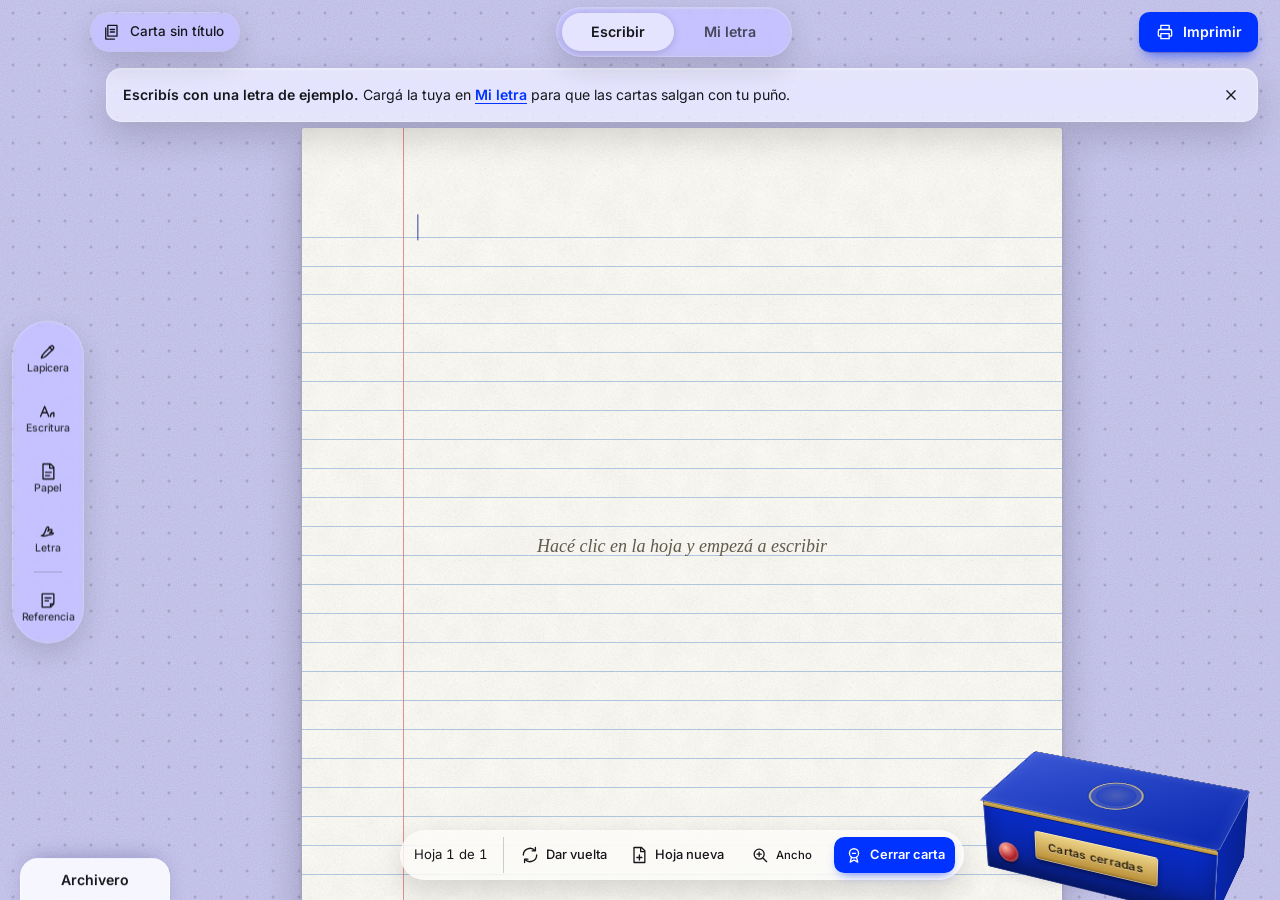
==== index.html @ 19003027 "Cartas sin destinatario y la caja de cartas cerradas rehecha en 3D (tapa que se abre, sobres en aban" ====
<!doctype html>
<html lang="es">
<head>
<meta charset="utf-8">
<meta name="viewport" content="width=device-width, initial-scale=1, viewport-fit=cover">
<meta name="color-scheme" content="light dark">
<meta name="theme-color" content="#ccccff">
<title>Puño y Letra</title>
<meta name="description" content="Escribí cartas con tu propia letra, como si fueran a mano.">
<link rel="manifest" href="manifest.webmanifest">
<link rel="icon" href="icons/icon.svg" type="image/svg+xml">
<link rel="apple-touch-icon" href="icons/icon-192.png">
<link rel="stylesheet" href="css/app.css">
<link rel="stylesheet" href="css/archivero.css">
<link rel="stylesheet" href="css/papeles.css">
<link rel="stylesheet" href="css/cartas.css">
</head>
<body data-view="write">
<a class="skip" href="#cap" id="skip-sheet">Saltar a la hoja</a>

<!-- fondo: puntos que reaccionan, aurora y grano de papel -->
<div id="bgfx" aria-hidden="true">
  <i class="a1"></i><i class="a2"></i><i class="a3"></i>
  <canvas id="dots"></canvas>
  <div class="vig"></div>
  <div class="grain"></div>
</div>

<!-- el archivero: un cajón en la esquina; se abre al pasar el cursor y muestra las cartas de lomo -->
<section id="cajon" class="cajon" aria-label="Archivero de cartas">
  <div class="cj-feat" id="cj-feat" hidden>
    <article class="fc" id="fc" aria-label="Carta elegida">
      <button class="icon-btn sm fc-x" id="fc-x" aria-label="Guardar la carta de nuevo en el cajón" data-icon="close"></button>
      <b class="fc-t" id="fc-t"></b>
      <p class="fc-s" id="fc-s"></p>
      <span class="fc-hint">Arrastrala hasta la referencia</span>
    </article>
    <div class="fc-actions">
      <button class="btn sm primary" id="fc-use">Usar como referencia</button>
      <button class="btn sm" id="fc-open">Leer</button>
      <button class="btn sm" id="fc-edit">Editar</button>
    </div>
  </div>
  <div class="cj-box">
    <button class="cj-handle" id="cj-handle" type="button" aria-expanded="false" aria-controls="cj-body">
      <b>Archivero</b><span class="cnt" id="cab-count"></span>
    </button>
    <div class="cj-body" id="cj-body">
      <div class="cj-tools">
        <label class="cab-search"><span class="sr-only">Buscar en las cartas</span><span data-icon="search" class="ico" aria-hidden="true"></span><input type="search" id="cab-q" placeholder="Buscar…" autocomplete="off"></label>
        <button class="btn sm primary" id="cab-add">Sumar carta</button>
      </div>
      <p class="cj-hover muted" id="cj-hover" aria-hidden="true"></p>
      <div class="cj-tray" id="cabinet" role="group" aria-label="Cartas guardadas"></div>
    </div>
  </div>
</section>

<!-- la caja de cartas cerradas: una caja en 3D; la tapa se abre al pasar el cursor y los sobres asoman -->
<section id="buzon" class="caja vacia" aria-label="Caja de cartas cerradas">
  <div class="caja-tools"><button class="btn sm" id="bz-sent" type="button">Enviadas</button></div>
  <div class="caja-scene">
    <div class="caja-shadow" aria-hidden="true"></div>
    <div class="caja-3d">
      <div class="cf cf-back" aria-hidden="true"></div><div class="cf cf-left" aria-hidden="true"></div><div class="cf cf-right" aria-hidden="true"></div><div class="cf cf-bottom" aria-hidden="true"></div>
      <div class="caja-sobres" id="bz-tray" role="group" aria-label="Cartas cerradas"></div>
      <button class="cf cf-front" id="bz-handle" type="button" aria-expanded="false" aria-label="Caja de cartas cerradas">
        <span class="plate"><b>Cartas cerradas</b><span class="cnt" id="bz-count"></span></span><i class="cf-seal" aria-hidden="true"></i>
      </button>
      <div class="lid-hinge" aria-hidden="true"><div class="lid"><i class="lid-ring"></i></div></div>
    </div>
  </div>
</section>

<div id="app">

  <header class="top">
    <button class="letter-chip g" id="letter-chip" type="button" title="Mis cartas: las que están en curso y las versiones de esta" aria-label="Carta que estás escribiendo. Abrir Mis cartas"><span class="ico" data-icon="letters"></span><span class="t">Carta sin título</span></button>
    <nav class="seg g" id="seg" aria-label="Secciones">
      <i class="pill" aria-hidden="true"></i>
      <button class="tab" data-view="write" aria-pressed="true">Escribir</button>
      <button class="tab" data-view="hand" aria-pressed="false">Mi letra</button>
    </nav>
    <div class="actions">
      <button class="btn primary" id="btn-print">
        <span data-icon="printer" class="ico"></span>
        <span class="lab">Imprimir</span>
      </button>
    </div>
  </header>

  <main>
    <!-- ===================== ESCRIBIR ===================== -->
    <section id="view-write" class="view write">

      <!-- barra de herramientas (vertical a la izquierda; abajo en celular) -->
      <nav class="dock g" id="dock" aria-label="Herramientas">
        <button class="dock-btn" data-panel="pen" aria-label="Lapicera" title="Lapicera"><span data-icon="pen" class="ico"></span><span class="t">Lapicera</span></button>
        <button class="dock-btn" data-panel="writing" aria-label="Escritura" title="Escritura"><span data-icon="aa" class="ico"></span><span class="t">Escritura</span></button>
        <button class="dock-btn" data-panel="paper" aria-label="Papel" title="Papel"><span data-icon="paper" class="ico"></span><span class="t">Papel</span></button>
        <button class="dock-btn" data-panel="hand" aria-label="Letra" title="Letra"><span data-icon="hand" class="ico"></span><span class="t">Letra</span></button>
        <span class="dock-sep" aria-hidden="true"></span>
        <button class="dock-btn" data-panel="mail" aria-label="Caja de cartas cerradas" title="Caja de cartas cerradas"><span data-icon="mail" class="ico"></span><span class="t">Cerradas</span></button>
        <button class="dock-btn" data-panel="cab" aria-label="Archivero de cartas de referencia" title="Archivero de cartas de referencia"><span data-icon="cabinet" class="ico"></span><span class="t">Archivero</span></button>
        <button class="dock-btn" data-panel="note" aria-label="Referencia: nota o carta del archivero" title="Referencia: nota o carta del archivero"><span data-icon="note" class="ico"></span><span class="t">Referencia</span></button>
      </nav>

      <!-- ventana de ajustes (una sección a la vez) -->
      <div id="pop" class="pop gp" role="region" aria-label="Ajustes">
        <section class="sec" data-sec="pen">
          <h2>Lapicera</h2>
          <div class="chips" id="inst-chips" role="group" aria-label="Instrumento"></div>
          <div class="field"><span class="lbl" id="lbl-ink">Color de tinta</span>
            <div class="swatches" id="ink-swatches" role="group" aria-labelledby="lbl-ink"></div>
          </div>
          <label class="field range"><span class="lbl">Grosor</span><input type="range" data-s="thickness" min="-1" max="1" step="0.05"></label>
          <label class="field range"><span class="lbl">Presión</span><input type="range" data-s="pressure" min="0" max="1" step="0.05"></label>
          <label class="field toggle"><span class="lbl">Sonido al escribir</span><input type="checkbox" data-s="sound"></label>
          <label class="field range"><span class="lbl">Volumen del sonido</span><input type="range" data-s="soundVol" min="0" max="1" step="0.05"></label>
          <p class="hint">Un sonido muy suave, distinto en cada instrumento. Acompaña la escritura animada.</p>
          <button type="button" class="link-btn" data-reset="pen">Restablecer lapicera</button>
        </section>

        <section class="sec" data-sec="writing">
          <h2>Escritura</h2>
          <label class="field range"><span class="lbl">Tamaño de la letra</span><input type="range" data-s="size" min="0.6" max="1.6" step="0.02"></label>
          <label class="field range"><span class="lbl">Espacio entre letras</span><input type="range" data-s="letterSpacing" min="-0.4" max="1.8" step="0.05"></label>
          <label class="field range"><span class="lbl">Espacio entre palabras</span><input type="range" data-s="wordSpacing" min="-1" max="5" step="0.1"></label>
          <label class="field range"><span class="lbl">Imperfecciones</span><input type="range" data-s="imperfection" min="0" max="1.6" step="0.05"></label>
          <label class="field toggle"><span class="lbl">Animar la escritura</span><input type="checkbox" data-s="animate"></label>
          <p class="hint" id="motion-hint" hidden>Tu sistema pide reducir el movimiento, así que la animación empieza desactivada.</p>
          <label class="field range"><span class="lbl">Velocidad</span><input type="range" data-s="speed" min="0.5" max="2.5" step="0.1"></label>
          <button type="button" class="link-btn" data-reset="writing">Restablecer escritura</button>
          <h3 class="sub">Referencia</h3>
          <div class="field"><span class="lbl" id="lbl-rmode">Dónde se ve</span>
            <div class="chips" id="refmode-chips" role="group" aria-labelledby="lbl-rmode"></div>
          </div>
          <label class="field range"><span class="lbl">Intensidad del fantasma</span><input type="range" data-s="ghostAlpha" min="0.1" max="0.6" step="0.02"></label>
        </section>

        <section class="sec" data-sec="paper">
          <h2>Papel</h2>
          <div class="ptabs" role="tablist" aria-label="Papel">
            <button type="button" role="tab" id="ptab-gallery" data-ptab="gallery" aria-selected="true" aria-controls="pp-gallery">Galería</button>
            <button type="button" role="tab" id="ptab-edit" data-ptab="edit" aria-selected="false" aria-controls="pp-edit">Editar</button>
            <button type="button" role="tab" id="ptab-search" data-ptab="search" aria-selected="false" aria-controls="pp-search">Buscar</button>
          </div>

          <div class="ptab" id="pp-gallery" role="tabpanel" aria-labelledby="ptab-gallery" data-ptab="gallery">
            <h3 class="sub first">Modelos</h3>
            <div class="pgrid" id="pg-models"></div>
            <h3 class="sub">Mis hojas</h3>
            <div class="pgrid" id="pg-mine"></div>
            <p class="hint" id="pg-empty">Todavía no guardaste ninguna. Armá una hoja en «Editar» y guardala acá.</p>
            <form class="savebar" id="pg-saveform">
              <input type="text" id="pg-name" maxlength="40" placeholder="Nombre de esta hoja" aria-label="Nombre de la hoja a guardar">
              <button class="btn sm" type="submit">Guardar esta hoja</button>
            </form>
          </div>

          <div class="ptab" id="pp-edit" role="tabpanel" aria-labelledby="ptab-edit" data-ptab="edit" hidden>
            <h3 class="sub first">Tipo de hoja</h3>
            <div class="chips" id="paper-chips" role="group" aria-label="Tipo de hoja"></div>
            <div class="field"><span class="lbl" id="lbl-paper">Color del papel</span>
              <div class="swatches" id="paper-swatches" role="group" aria-labelledby="lbl-paper"></div>
            </div>
            <label class="field range"><span class="lbl">Textura</span><input type="range" data-s="paper.grain" min="0" max="1" step="0.05"></label>

            <details class="grp" open><summary>Líneas</summary>
            <div class="field"><span class="lbl" id="lbl-line">Color</span>
              <div class="swatches" id="line-swatches" role="group" aria-labelledby="lbl-line"></div>
            </div>
            <label class="field range"><span class="lbl">Separación de renglones</span><input type="range" data-s="paper.lineSpacing" min="6" max="14" step="0.5"></label>
            <label class="field range"><span class="lbl">Grosor</span><input type="range" data-s="paper.lineWidth" min="0.08" max="0.5" step="0.01"></label>
            <label class="field range"><span class="lbl">Intensidad</span><input type="range" data-s="paper.lineOpacity" min="0.1" max="1" step="0.02"></label>

            </details>
            <details class="grp"><summary>Margen</summary>
            <label class="field toggle"><span class="lbl">Mostrar margen</span><input type="checkbox" data-s="paper.margin"></label>
            <label class="field range"><span class="lbl">Posición</span><input type="range" data-s="paper.marginX" min="16" max="50" step="1"></label>
            <div class="field"><span class="lbl" id="lbl-mcol">Color del margen</span>
              <div class="swatches" id="margin-swatches" role="group" aria-labelledby="lbl-mcol"></div>
            </div>

            </details>
            <details class="grp"><summary>Imagen de fondo</summary>
            <div class="imgrow">
              <div class="imgthumb" id="img-thumb" aria-live="polite"><span class="muted">Sin imagen</span></div>
              <div class="imgbtns">
                <label class="btn sm file">Subir imagen<input type="file" id="img-file" accept="image/*" hidden></label>
                <button type="button" class="btn sm" id="img-rot">Girar</button>
                <button type="button" class="btn sm" id="img-del">Quitar</button>
              </div>
            </div>
            <p class="hint" id="img-credit"></p>
            <label class="field range"><span class="lbl">Intensidad de la imagen</span><input type="range" data-s="paper.imageOpacity" min="0.1" max="1" step="0.02"></label>
            <div class="field" id="img-recent-box" hidden><span class="lbl">Imágenes que ya usaste</span><div class="recent" id="img-recent"></div></div>

            </details>
            <details class="grp"><summary>Decoraciones</summary>
            <div class="chips" id="deco-chips" role="group" aria-label="Decoraciones"></div>
            <div class="field"><span class="lbl" id="lbl-dcol">Color de las decoraciones</span>
              <div class="swatches" id="deco-swatches" role="group" aria-labelledby="lbl-dcol"></div>
            </div>

            </details>
            <details class="grp"><summary>Hojas con dorso</summary>
            <div class="field"><span class="lbl" id="lbl-over">Cuando se llena la hoja, la carta sigue…</span>
              <div class="chips" id="overflow-chips" role="group" aria-labelledby="lbl-over"></div>
            </div>
            </details>
            <button type="button" class="link-btn" data-reset="paper">Restablecer papel</button>
          </div>

          <div class="ptab" id="pp-search" role="tabpanel" aria-labelledby="ptab-search" data-ptab="search" hidden>
            <form class="sbar" id="ws-form">
              <input type="search" id="ws-q" placeholder="Ej.: papel antiguo, acuarela, flores…" aria-label="Qué hoja buscar" autocomplete="off">
              <button class="btn sm primary" type="submit">Buscar</button>
            </form>
            <div class="chips" id="ws-sugg" role="group" aria-label="Ideas para buscar"></div>
            <div class="field"><span class="lbl" id="lbl-prov">Dónde buscar</span>
              <div class="chips" id="ws-prov" role="group" aria-labelledby="lbl-prov"></div>
            </div>
            <p class="hint" id="ws-note"></p>
            <form class="keybox" id="ws-keybox" hidden>
              <label class="fld"><span id="ws-keylbl">Clave</span><input type="password" id="ws-key" autocomplete="off" spellcheck="false" placeholder="Pegá tu clave acá"></label>
              <div class="row wrap"><button class="btn sm" type="submit">Guardar clave</button><a id="ws-keylink" class="link-btn" target="_blank" rel="noopener noreferrer">Conseguir una clave gratis</a></div>
              <p class="hint">La clave se guarda solo en este dispositivo y se usa únicamente para pedir imágenes a ese servicio.</p>
            </form>
            <p class="hint" id="ws-status" role="status" aria-live="polite"></p>
            <div class="rgrid" id="ws-results"></div>
            <div class="row"><button type="button" class="btn sm" id="ws-more" hidden>Más resultados</button></div>
            <div class="wspick" id="ws-pick" hidden role="dialog" aria-label="Imagen elegida">
              <img id="ws-pick-img" alt="">
              <b id="ws-pick-title"></b>
              <p class="hint" id="ws-pick-credit"></p>
              <div class="row wrap"><button type="button" class="btn primary" id="ws-pick-use">Usar como hoja</button><button type="button" class="btn" id="ws-pick-back">Volver</button><a id="ws-pick-link" class="link-btn" target="_blank" rel="noopener noreferrer">Ver en el sitio</a></div>
            </div>
          </div>
        </section>

        <section class="sec" data-sec="hand">
          <h2>Letra</h2>
          <div class="chips" id="source-chips" role="group" aria-label="Qué letra usar"></div>
          <p class="hint" id="hand-status"></p>
        </section>
      </div>

      <div id="stage" class="stage">
        <div class="notice gp" id="demo-notice" hidden>
          <p><b>Escribís con una letra de ejemplo.</b> Cargá la tuya en <button type="button" class="inline-link" id="notice-go">Mi letra</button> para que las cartas salgan con tu puño.</p>
          <button class="icon-btn sm" id="notice-close" aria-label="Ocultar aviso" data-icon="close"></button>
        </div>
        <div id="scroller" class="scroller">
          <div class="sheet-wrap">
            <canvas id="sheet" aria-hidden="true"></canvas>
            <textarea id="cap" autocapitalize="sentences" autocomplete="off" autocorrect="off" spellcheck="false" aria-label="Texto de la carta"></textarea>
            <p class="empty-hint" id="empty-hint"></p>
          </div>
        </div>
        <!-- barra flotante bajo la hoja -->
        <div class="stage-bar g" role="toolbar" aria-label="Hojas y zoom">
          <div class="pager" role="group" aria-label="Hojas">
            <button class="icon-btn sm" id="pg-prev" aria-label="Hoja anterior" data-icon="chevL"></button>
            <span id="pg-label"><span class="long">Hoja 1 de 1</span><span class="short" aria-hidden="true">1/1</span></span>
            <button class="icon-btn sm" id="pg-next" aria-label="Hoja siguiente" data-icon="chevR"></button>
          </div>
          <div class="sheetops" role="group" aria-label="Hoja">
            <button class="bbtn" id="btn-flip" type="button" aria-label="Dar vuelta la hoja"><span class="ico" data-icon="flip"></span><span class="lab">Dar vuelta</span></button>
            <button class="bbtn" id="btn-sheet" type="button" aria-label="Tomar otra hoja del montón"><span class="ico" data-icon="sheetPlus"></span><span class="lab">Hoja nueva</span></button>
          </div>
          <div class="zoom" role="group" aria-label="Vista de la hoja">
            <button class="bbtn" id="btn-view" type="button" aria-label="Cambiar la vista de la hoja. Ahora: ancho"><span class="ico" data-icon="zoom"></span><span class="lab">Ancho</span></button>
          </div>
          <button class="bbtn seal" id="btn-seal" type="button" title="Cerrar la carta: se dobla, se sella y se guarda en la caja de cartas" aria-label="Cerrar la carta: se dobla, se sella y se guarda en la caja de cartas"><span class="ico" data-icon="seal"></span><span class="lab">Cerrar carta</span></button>
        </div>
      </div>

      <!-- referencia: cajón a la derecha (nota libre o carta del archivero) -->
      <aside id="note" class="note gp" aria-label="Referencia">
        <div id="refc" class="refc">
          <div class="note-head">
            <h2 id="ref-title">Referencia</h2>
            <div class="note-tools">
              <button class="icon-btn sm" id="ref-pin" type="button" aria-pressed="false" aria-label="Fijar al costado: la hoja se corre y no queda tapada" title="Fijar: la hoja se corre para que no la tape" data-icon="pin"></button>
              <button class="icon-btn sm wide" id="ref-font" hidden aria-label="Mostrar con mi letra" title="Cambiar la letra de la referencia">Mi letra</button>
              <button class="icon-btn sm" id="note-smaller" aria-label="Letra más chica" data-icon="textMinus"></button>
              <button class="icon-btn sm" id="note-bigger" aria-label="Letra más grande" data-icon="textPlus"></button>
              <button class="btn sm" id="note-clear">Limpiar</button>
              <button class="btn sm" id="ref-drop" hidden>Soltar carta</button>
            </div>
          </div>
          <textarea id="note-text" spellcheck="false" aria-label="Nota de referencia" placeholder="Pegá o escribí acá la carta que querés copiar a mano. No sale en la hoja: es solo para mirar."></textarea>
          <div id="ref-view" class="ref-view" hidden></div>
        </div>
      </aside>

      <!-- referencia flotante -->
      <div id="refwin" class="refwin gp" hidden role="group" aria-label="Referencia flotante">
        <div class="refwin-bar" id="refwin-bar"><span class="grip" aria-hidden="true"></span><span>Referencia</span><button class="icon-btn sm" id="refwin-close" aria-label="Cerrar la referencia flotante" data-icon="close"></button></div>
        <div class="refwin-body" id="refwin-body"></div>
      </div>
    </section>

    <!-- ===================== MI LETRA ===================== -->
    <section id="view-hand" class="view hand" hidden>
      <div class="hand-inner">
        <header class="hand-head">
          <h1>Mi letra</h1>
          <p>Escribís tus caracteres una vez sobre una hoja impresa, le sacás una foto y la app los guarda. Cuantas más veces repitas cada letra, más natural se ve el texto.</p>
        </header>

        <section class="card gp" aria-labelledby="h-step1">
          <div class="card-head"><span class="num" aria-hidden="true">1</span><h2 id="h-step1">Imprimí la plantilla</h2></div>
          <p class="muted">Son 7 páginas A4. Imprimilas al 100 % (sin “ajustar a la página”) y escribí con la lapicera que quieras usar: <strong>un casillero, una variante</strong>. Para sumar variantes, imprimí las mismas páginas otra vez y repetí.</p>
          <ul class="pages" id="pages-list"></ul>
          <div class="row"><button class="btn" id="tpl-all">Imprimir las 7 páginas</button></div>
        </section>

        <section class="card gp" aria-labelledby="h-step2">
          <div class="card-head"><span class="num" aria-hidden="true">2</span><h2 id="h-step2">Sacale una foto</h2></div>
          <p class="muted">Con buena luz, de frente, mostrando las <strong>cuatro marcas negras</strong> de las esquinas. Podés subir varias fotos a la vez y repetir cuando quieras sumar variantes.</p>
          <div class="row wrap">
            <label class="btn primary file">Sacar foto<input type="file" id="file-cam" accept="image/*" capture="environment" hidden></label>
            <label class="btn file">Elegir imágenes<input type="file" id="file-pick" accept="image/*" multiple hidden></label>
          </div>
        </section>

        <section class="card gp" aria-labelledby="h-step3">
          <div class="card-head"><span class="num" aria-hidden="true">3</span><h2 id="h-step3">Revisá tus caracteres</h2></div>
          <p class="muted" id="cov-summary"></p>
          <div id="coverage"></div>
          <div class="row wrap">
            <button class="btn danger" id="hand-clear">Borrar mi letra</button>
          </div>
        </section>

        <section class="card gp" aria-labelledby="h-backup">
          <div class="card-head"><span class="num" aria-hidden="true">4</span><h2 id="h-backup">Copia de seguridad</h2></div>
          <p class="muted">Un solo archivo con todo lo tuyo: tu letra, las cartas del archivero, las imágenes y hojas guardadas, las versiones y la nota. Sirve para pasar todo a otro dispositivo o para tener un respaldo. No incluye los ajustes de este dispositivo, las claves de los buscadores ni las cartas cerradas de la caja (esas se imprimen una sola vez y no se pueden copiar).</p>
          <p class="hint" id="backup-info"></p>
          <div class="row wrap">
            <button class="btn primary" id="backup-export">Exportar todo</button>
            <label class="btn file">Importar copia<input type="file" id="backup-import" accept=".gz,.json,application/gzip,application/octet-stream" hidden></label>
          </div>
          <p class="hint">Al importar se suma a lo que ya tenés: no se pisa nada ni se duplica lo que ya está.</p>
        </section>
      </div>
    </section>
  </main>

  <div id="toast" role="status" aria-live="polite"><span class="tmsg"></span><button type="button" class="tact" hidden></button></div>
</div>

<!-- revisión de una foto -->
<dialog id="review" class="gp" aria-labelledby="review-title">
  <form method="dialog" class="dlg">
    <h3 id="review-title">Ajustá las esquinas</h3>
    <p class="muted">Arrastrá los cuatro puntos hasta el <strong>centro de cada marca negra</strong>. La grande va arriba a la izquierda.</p>
    <div class="review-stage"><canvas id="review-canvas" aria-label="Foto de la plantilla con las cuatro esquinas"></canvas></div>
    <div class="row wrap">
      <label class="inline">Página
        <select id="review-page"></select>
      </label>
      <span id="review-msg" class="muted" role="status"></span>
    </div>
    <div class="row end">
      <button class="btn" value="cancel" id="review-cancel">Cancelar</button>
      <button class="btn primary" id="review-go" value="go">Procesar foto</button>
    </div>
  </form>
</dialog>

<!-- variantes de un carácter -->
<dialog id="variants" class="gp" aria-labelledby="variants-title">
  <form method="dialog" class="dlg">
    <h3 id="variants-title">Variantes</h3>
    <div class="variants" id="variants-list"></div>
    <div class="row end"><button class="btn" value="close">Cerrar</button></div>
  </form>
</dialog>

<!-- versiones -->
<dialog id="versions" class="gp" aria-labelledby="versions-title">
  <form method="dialog" class="dlg">
    <h3 id="versions-title">Mis cartas</h3>
    <section class="dsec">
      <div class="row between"><h4>Cartas en curso</h4><button class="btn sm primary" id="draft-new" type="button">Carta nueva</button></div>
      <p class="muted">Podés tener varias a la vez; se guardan solas. Para terminar una, usá «Cerrar carta».</p>
      <ul class="ver-list" id="draft-list"></ul>
    </section>
    <section class="dsec">
      <h4>Versiones de la carta actual</h4>
      <p class="muted">Copias para volver atrás. Para tener una carta como modelo para copiar, sumala al archivero.</p>
      <div class="row"><input type="text" id="ver-name" placeholder="Nombre (opcional)" aria-label="Nombre de la versión"><button class="btn primary" id="ver-save" type="button">Guardar versión</button></div>
      <ul class="ver-list" id="ver-list"></ul>
    </section>
    <div class="row end"><button class="btn" value="close">Cerrar</button></div>
  </form>
</dialog>

<!-- cerrar la carta -->
<dialog id="sealdlg" class="gp" aria-labelledby="seal-title">
  <form method="dialog" class="dlg">
    <h3 id="seal-title">Doblar y cerrar la carta</h3>
    <p class="muted" id="seal-info"></p>
    <label class="okrow" id="seal-vers-row"><input type="checkbox" id="seal-vers" checked><span>Borrar también sus <span id="seal-vers-n">versiones guardadas</span></span></label>
    <p class="hint">Una carta cerrada ya no se puede editar. Se guarda en la caja de cartas y se imprime <b>una sola vez</b>: después de imprimirla y confirmar que salió bien, se elimina.</p>
    <div class="row end"><button class="btn" value="cancel">Todavía no</button><button class="btn primary" id="seal-go" value="go">Doblar y cerrar</button></div>
  </form>
</dialog>

<!-- una carta de la caja -->
<dialog id="maildlg" class="gp" aria-labelledby="mail-title">
  <form method="dialog" class="dlg">
    <h3 id="mail-title"></h3>
    <p class="muted" id="mail-meta"></p>
    <div class="mail-thumbs" id="mail-thumbs"></div>
    <p class="hint" id="mail-state"></p>
    <div class="row wrap end">
      <button class="btn danger" id="mail-del" type="button">Descartar sin imprimir</button>
      <span class="grow"></span>
      <button class="btn" value="close">Cerrar</button>
      <button class="btn" id="mail-confirm" type="button" hidden>Confirmar que se imprimió</button>
      <button class="btn primary" id="mail-open" type="button">Abrir y imprimir</button>
    </div>
  </form>
</dialog>

<!-- ¿salió bien? -->
<dialog id="okdlg" class="gp" aria-labelledby="ok-title">
  <form method="dialog" class="dlg">
    <h3 id="ok-title">¿Salieron bien todas las hojas?</h3>
    <p class="muted">Si confirmás, la carta se elimina y no se puede volver a imprimir. El navegador no puede saber si la impresora imprimió de verdad: lo decidís vos.</p>
    <div id="ok-pick" hidden>
      <p><b>Marcá las hojas que hay que volver a imprimir:</b></p>
      <div class="okgrid" id="ok-sheets"></div>
    </div>
    <div class="row wrap end" id="ok-actions1"><button class="btn" id="ok-no" type="button">No, volver a imprimir</button><button class="btn danger" id="ok-yes" type="button">Sí, eliminar la carta</button></div>
    <div class="row wrap end" id="ok-actions2" hidden><button class="btn" id="ok-back" type="button">Volver</button><button class="btn primary" id="ok-reprint" type="button">Reimprimir las marcadas</button></div>
  </form>
</dialog>

<!-- cartas enviadas (solo queda el rastro, no el contenido) -->
<dialog id="sentdlg" class="gp" aria-labelledby="sent-title">
  <form method="dialog" class="dlg">
    <h3 id="sent-title">Cartas enviadas</h3>
    <p class="muted">Solo queda el rastro: cuándo y cuántas hojas. El contenido ya no está guardado.</p>
    <ul class="ver-list" id="sent-list"></ul>
    <div class="row end"><button class="btn" value="close">Cerrar</button></div>
  </form>
</dialog>

<!-- ver una carta de cerca -->
<div id="peek" class="peek" hidden role="dialog" aria-modal="false" aria-labelledby="peek-title">
  <article class="peek-sheet" id="peek-sheet">
    <button class="icon-btn sm peek-x" id="peek-close" aria-label="Cerrar la vista de cerca" data-icon="close"></button>
    <h3 id="peek-title"></h3>
    <p class="peek-folder muted" id="peek-folder"></p>
    <div class="peek-text" id="peek-text" tabindex="0"></div>
  </article>
  <div class="peek-actions">
    <button class="btn primary" id="peek-use">Usar como referencia</button>
    <button class="btn" id="peek-edit">Editar</button>
    <button class="btn danger" id="peek-del">Borrar</button>
  </div>
</div>

<!-- carta del archivero -->
<dialog id="refdlg" class="gp" aria-labelledby="refdlg-title">
  <form method="dialog" class="dlg" id="refform">
    <h3 id="refdlg-title">Nueva carta</h3>
    <label class="fld">Título<input type="text" id="ref-t" maxlength="80" placeholder="Por ejemplo: Carta de cumpleaños"></label>
    <div class="row wrap">
      <label class="fld grow">Cajón<input type="text" id="ref-f" maxlength="40" list="ref-folders" placeholder="Sueltas"></label>
      <datalist id="ref-folders"></datalist>
      <div class="fld"><span class="lbl" id="lbl-rc">Color de la hoja</span><div class="swatches" id="ref-colors" role="group" aria-labelledby="lbl-rc"></div></div>
    </div>
    <label class="fld">Texto<textarea id="ref-x" rows="9" spellcheck="false" placeholder="Pegá o escribí la carta de referencia."></textarea></label>
    <div class="row wrap"><button type="button" class="link-btn" id="ref-fromsheet">Traer el texto de la hoja</button></div>
    <div class="row end"><button class="btn" value="cancel">Cancelar</button><button class="btn primary" id="ref-save" value="save">Guardar</button></div>
  </form>
</dialog>

<!-- confirmación (reemplaza a confirm() del navegador) -->
<dialog id="confirmdlg" class="gp" aria-labelledby="confirm-title">
  <form method="dialog" class="dlg">
    <h3 id="confirm-title"></h3>
    <p class="muted" id="confirm-text"></p>
    <div class="row end"><button class="btn" value="cancel">Cancelar</button><button class="btn primary" id="confirm-ok" value="ok">Aceptar</button></div>
  </form>
</dialog>

<!-- imprimir -->
<dialog id="printdlg" class="gp" aria-labelledby="print-title">
  <form method="dialog" class="dlg">
    <h3 id="print-title">Imprimir carta</h3>
    <p class="muted" id="print-info"></p>
    <fieldset class="modes" id="print-modes" hidden>
      <legend>¿Cómo se imprimen las hojas con dorso?</legend>
      <label class="mode"><input type="radio" name="pmode" value="duplex"><span><b>Doble cara automática</b><small>La impresora imprime frente y dorso en la misma hoja.</small></span></label>
      <label class="mode"><input type="radio" name="pmode" value="single"><span><b>Una cara por hoja</b><small>Cada cara sale en su propia hoja. Sirve si tu impresora no imprime de los dos lados o no sabés.</small></span></label>
      <label class="mode"><input type="radio" name="pmode" value="manual"><span><b>Doble cara a mano</b><small>Imprime los frentes, das vuelta la pila y imprime los dorsos.</small></span></label>
    </fieldset>
    <p class="hint" id="print-tip"></p>
    <div class="row end"><button class="btn" value="cancel">Cancelar</button><button class="btn primary" id="print-go" value="go">Imprimir carta</button></div>
  </form>
</dialog>


<script type="module" src="js/app.js"></script>
</body>
</html>
---- css/app.css ----
/* Puño y Letra — estilos.
   Diseño: «Hoja protagonista» con barra izquierda de vidrio, puntos que reaccionan de fondo, botón principal plano,
   secundarios y controles de vidrio. Todo el color sale de variables que escribe js/theme.js. */

@font-face { font-family: "Inter"; font-weight: 400; font-style: normal; font-display: swap; src: url("../fonts/inter-latin-400-normal.woff2") format("woff2"); }
@font-face { font-family: "Inter"; font-weight: 500; font-style: normal; font-display: swap; src: url("../fonts/inter-latin-500-normal.woff2") format("woff2"); }
@font-face { font-family: "Inter"; font-weight: 600; font-style: normal; font-display: swap; src: url("../fonts/inter-latin-600-normal.woff2") format("woff2"); }

:root {
  /* los escribe theme.js; estos son los valores de «Mi diseño» por si el script tarda */
  --bg: #ccccff; --ink: #18181b; --muted: #5d5d78; --line: #b4b4e0; --chip: #bcbcf0; --panel: #e6e6ff; --paper: #ffffff;
  --accent: #0033ff; --accent2: #656161; --accent-ink: #ffffff; --accent-d: #0021a8; --accent-l: #4f74ff;
  --danger: #b3262f; --ok: #2f7a4d; --warn: #9a6a12;
  --rule: #b5bac6; --margin: #d9787a;
  --aur1: #d8d8e8; --aur2: #ffd0d4; --aur3: #e0e0ea; --aur-o: 1; --grain-o: .35;
  --g-tint: 255 255 255; --g-a: .06; --g-blur: 5px; --g-sat: 170%; --g-edge: .16; --g-text: #18181b;
  --g-a-panel: .58; --g-blur-panel: 14px; --g-tint-panel: 255 255 255; --g-text-panel: #18181b;
  --r: 15px; --fs: 15px;
  --font: "Inter", system-ui, -apple-system, "Segoe UI", Roboto, sans-serif;
  --ease: cubic-bezier(.23, 1, .32, 1);
  --fill: color-mix(in srgb, currentColor 9%, transparent); --ring: color-mix(in srgb, currentColor 24%, transparent);
  --top-h: 64px; --dock-w: 84px;
  --serif: Georgia, "Times New Roman", serif;
  color-scheme: light;
}

* { box-sizing: border-box; -webkit-tap-highlight-color: transparent; }
html, body { margin: 0; height: 100%; background: var(--bg); color: var(--ink); font: var(--fs)/1.45 var(--font); -webkit-font-smoothing: antialiased; -moz-osx-font-smoothing: grayscale; transition: background-color 400ms ease; }
body { overflow: hidden; overscroll-behavior: none; }
body.dk { color-scheme: dark; }
button, input, select, textarea { font: inherit; color: inherit; }
h1, h2, h3 { margin: 0; font-family: var(--font); font-weight: 600; letter-spacing: -.01em; text-wrap: balance; }
p { margin: 0; text-wrap: pretty; }
[hidden] { display: none !important; }
.muted { color: color-mix(in srgb, currentColor 66%, transparent); }
.hint { color: color-mix(in srgb, currentColor 66%, transparent); font-size: .87em; margin-top: 8px; }
svg { width: 20px; height: 20px; flex: none; }
.sr-only { position: absolute; width: 1px; height: 1px; overflow: hidden; clip: rect(0 0 0 0); white-space: nowrap; }
.skip { position: absolute; left: 12px; top: -64px; z-index: 200; padding: 10px 16px; border-radius: var(--r); background: var(--accent); color: var(--accent-ink); font-weight: 600; text-decoration: none; transition: top 160ms var(--ease); }
.skip:focus { top: 8px; outline: 2px solid var(--ink); outline-offset: 2px; }
body[data-view="hand"] .skip { display: none; }
::placeholder { color: color-mix(in srgb, currentColor 55%, transparent); opacity: 1; }

/* ---------- fondo ---------- */
#bgfx { position: fixed; inset: 0; z-index: 0; pointer-events: none; overflow: hidden; }
#bgfx i { position: absolute; border-radius: 50%; filter: blur(64px); opacity: 0; animation: aur 11s ease-in-out infinite alternate; transition: opacity 500ms ease; }
body[data-bg="aurora"] #bgfx i, body[data-bg="pastel"] #bgfx i { opacity: var(--aur-o); }
#bgfx .a1 { width: 560px; height: 440px; left: -120px; top: -140px; background: var(--aur1); }
#bgfx .a2 { width: 600px; height: 480px; right: -140px; top: 30px; background: var(--aur2); animation-delay: -4s; }
#bgfx .a3 { width: 640px; height: 420px; left: 22%; bottom: -220px; background: var(--aur3); animation-delay: -8s; }
@keyframes aur { to { transform: translate(60px, 34px) scale(1.18); } }
#dots { position: absolute; inset: 0; opacity: 0; transition: opacity 400ms ease; }
body[data-bg="dots"] #dots { opacity: 1; }
#bgfx .vig { position: absolute; inset: 0; background: radial-gradient(120% 90% at 50% 40%, transparent 55%, rgb(0 0 0 / .14)); opacity: 0; transition: opacity 400ms ease; }
body[data-bg="grain"] #bgfx .vig { opacity: 1; }
#bgfx .grain { position: absolute; inset: 0; mix-blend-mode: multiply; opacity: var(--grain-o); background-image: url("data:image/svg+xml;utf8,<svg xmlns='http://www.w3.org/2000/svg' width='180' height='180'><filter id='n'><feTurbulence type='fractalNoise' baseFrequency='.85' numOctaves='2' stitchTiles='stitch'/><feColorMatrix values='0 0 0 0 .3  0 0 0 0 .25  0 0 0 0 .15  0 0 0 .9 0'/></filter><rect width='100%' height='100%' filter='url(%23n)'/></svg>"); }
body.dk #bgfx .grain { mix-blend-mode: screen; opacity: calc(var(--grain-o) * .5); }

/* ---------- vidrio ---------- */
.g {
  background: rgb(var(--g-tint) / var(--g-a));
  backdrop-filter: blur(var(--g-blur)) saturate(var(--g-sat)); -webkit-backdrop-filter: blur(var(--g-blur)) saturate(var(--g-sat));
  border: 1px solid rgb(255 255 255 / var(--g-edge));
  box-shadow: inset 0 1px 0 rgb(255 255 255 / calc(var(--g-edge) * .8)), 0 10px 28px rgb(0 0 0 / .14);
  color: var(--g-text);
}
/* ventanas y tarjetas con contenido: más cuerpo para que se lea bien lo que tienen encima */
.gp {
  background: rgb(var(--g-tint-panel) / var(--g-a-panel));
  backdrop-filter: blur(var(--g-blur-panel)) saturate(var(--g-sat)); -webkit-backdrop-filter: blur(var(--g-blur-panel)) saturate(var(--g-sat));
  border: 1px solid rgb(255 255 255 / calc(var(--g-edge) + .12));
  box-shadow: inset 0 1px 0 rgb(255 255 255 / .3), 0 14px 36px rgb(0 0 0 / .16);
  color: var(--g-text-panel);
  border-radius: var(--r);
}
body.vellum .g::after, body.vellum .gp::after { content: ""; position: absolute; inset: 0; border-radius: inherit; opacity: .3; mix-blend-mode: multiply; pointer-events: none; background-image: url("data:image/svg+xml;utf8,<svg xmlns='http://www.w3.org/2000/svg' width='140' height='140'><filter id='n'><feTurbulence type='fractalNoise' baseFrequency='.9' numOctaves='2'/><feColorMatrix values='0 0 0 0 .3  0 0 0 0 .25  0 0 0 0 .15  0 0 0 .8 0'/></filter><rect width='100%' height='100%' filter='url(%23n)'/></svg>"); }
body.noanim *, body.noanim *::before, body.noanim *::after { animation: none !important; transition: none !important; }

#app { position: relative; z-index: 1; height: var(--app-h, 100dvh); display: flex; flex-direction: column; }

/* ---------- barra superior ---------- */
.top { height: var(--top-h); flex: none; display: grid; grid-template-columns: 1fr auto 1fr; align-items: center; padding: 0 22px 0 calc(var(--dock-w) + 6px); position: relative; z-index: 20; }
.seg { --i: 0; position: relative; display: grid; grid-template-columns: 1fr 1fr; padding: 5px; border-radius: 999px; width: 236px; }
.seg .pill { position: absolute; top: 5px; bottom: 5px; left: 5px; width: calc((100% - 10px) / 2); border-radius: 999px; background: rgb(255 255 255 / .55); box-shadow: 0 2px 8px rgb(0 0 0 / .16); transform: translateX(calc(var(--i) * 100%)); transition: transform 420ms cubic-bezier(.34, 1.35, .64, 1); }
body.dk .seg .pill { background: rgb(255 255 255 / .22); }
.tab { position: relative; z-index: 1; height: 38px; border: 0; background: none; border-radius: 999px; cursor: pointer; font-weight: 600; font-size: .95em; color: inherit; opacity: .72; transition: opacity 150ms ease, transform 160ms var(--ease); }
.tab[aria-pressed="true"] { opacity: 1; }
.tab[aria-pressed="true"] { color: #17171b; } body.dk .tab[aria-pressed="true"] { color: #fff; }
.tab:active { transform: scale(.97); }
.actions { display: flex; justify-content: flex-end; align-items: center; gap: 12px; }
.round { width: 44px; height: 44px; border-radius: 50%; display: grid; place-items: center; cursor: pointer; padding: 0; transition: transform 160ms var(--ease); }
.round:active { transform: scale(.94); }

/* ---------- botones ---------- */
/* principal: plano, con onda al tocar */
.btn.primary, .btn.danger-solid { position: relative; overflow: hidden; background: var(--accent); color: var(--accent-ink); border: 0; box-shadow: 0 1px 0 rgb(0 0 0 / .18), 0 8px 14px -6px color-mix(in srgb, var(--accent) 70%, transparent); font-weight: 600; }
.btn.primary .r { position: absolute; border-radius: 50%; background: rgb(255 255 255 / .5); transform: scale(0); animation: ripple 650ms ease-out forwards; pointer-events: none; }
@keyframes ripple { to { transform: scale(4); opacity: 0; } }
/* secundario: vidrio */
.btn {
  position: relative; display: inline-flex; align-items: center; justify-content: center; gap: 8px; white-space: nowrap;
  min-height: 40px; padding: 0 16px; border-radius: calc(var(--r) * .7); cursor: pointer; font-weight: 500; font-size: .94em;
  background: rgb(255 255 255 / .22); border: 0; color: inherit;
  box-shadow: 0 0 0 1px var(--ring) inset, 0 2px 8px -3px rgb(0 0 0 / .18);
  transition: transform 160ms var(--ease), background-color 160ms ease, box-shadow 160ms ease;
}
.btn.danger { color: var(--danger); }
.gp .btn.danger { color: color-mix(in srgb, var(--danger) 85%, currentColor); }
.btn.sm { min-height: 34px; padding: 0 12px; font-size: .88em; }
.btn:disabled { opacity: .55; cursor: default; }
.btn .ico, .btn .ico svg { width: 20px; height: 20px; display: inline-grid; }
.icon-btn {
  position: relative; display: inline-grid; place-items: center; min-width: 40px; height: 40px; border: 0; background: none; border-radius: calc(var(--r) * .7);
  cursor: pointer; color: inherit; transition: transform 160ms var(--ease), background-color 150ms ease;
}
.icon-btn.sm { min-width: 36px; height: 36px; }
.icon-btn.wide { padding: 0 12px; font-size: .86em; font-weight: 500; white-space: nowrap; }
.icon-btn:disabled { opacity: .35; cursor: default; }
.btn:active:not(:disabled), .icon-btn:active:not(:disabled), .chip:active, .dock-btn:active, .sw:active { transform: scale(.96); }
.btn:focus-visible, .icon-btn:focus-visible, .tab:focus-visible, .chip:focus-visible, .dock-btn:focus-visible, .sw:focus-visible, .link-btn:focus-visible, .round:focus-visible, .hold:focus-visible, select:focus-visible, input:focus-visible, textarea:focus-visible, .tact:focus-visible {
  outline: 2px solid var(--accent); outline-offset: 2px;
}
.gp .btn:focus-visible, .gp .icon-btn:focus-visible, .gp .chip:focus-visible, .gp input:focus-visible, .g .icon-btn:focus-visible { outline-color: currentColor; }
@media (hover: hover) and (pointer: fine) {
  .btn:hover:not(:disabled) { background: rgb(255 255 255 / .34); }
  .btn.primary:hover:not(:disabled) { background: var(--accent-l); }
  .icon-btn:hover:not(:disabled) { background: rgb(255 255 255 / .26); }
  .tab:hover { opacity: 1; }
  .dock-btn:hover { background: rgb(255 255 255 / .22); }
  .chip:hover { background: rgb(255 255 255 / .34); }
  .cov:hover { border-color: var(--accent); }
}
.tab::after, .chip::after, .icon-btn.sm::after, .btn.sm::after { content: ""; position: absolute; inset: -3px; }

/* ---------- vistas ---------- */
main { flex: 1; min-height: 0; position: relative; }
.view { position: absolute; inset: 0; }
.view.enter { animation: view-in 220ms var(--ease); }
@keyframes view-in { from { opacity: 0; transform: translateY(6px); } to { opacity: 1; transform: none; } }

/* ESCRIBIR — hoja al centro, barra a la izquierda, nota en un cajón a la derecha */
.write { padding: 0 0 0 var(--dock-w); transition: padding-right 320ms var(--ease); }
.write.note-open { padding-right: 372px; }
.dock {
  position: absolute; left: 12px; top: 50%; transform: translateY(-50%); z-index: 12; width: 68px; padding: 8px 6px;
  display: flex; flex-direction: column; align-items: center; gap: 4px; border-radius: 999px;
}
.dock-btn { width: 56px; min-height: 56px; border: 0; background: none; border-radius: 28px; display: grid; place-items: center; align-content: center; gap: 2px; padding: 6px 0; cursor: pointer; color: inherit; transition: transform 160ms var(--ease), background-color 160ms ease; }
.dock-btn .t { font-size: 10.5px; font-weight: 500; line-height: 1; letter-spacing: .01em; opacity: .85; }
.dock-btn .ico { display: grid; }
.dock-btn.on { background: rgb(255 255 255 / .55); color: #17171b; }
body.dk .dock-btn.on { background: rgb(255 255 255 / .26); color: #fff; }
.dock-sep { width: 28px; height: 1px; background: currentColor; opacity: .22; margin: 2px 0; }

/* ventana de ajustes */
.pop {
  position: absolute; left: calc(var(--dock-w) + 20px); top: 8px; width: 344px; max-height: calc(100% - 16px); overflow: auto; padding: 18px 18px 14px; z-index: 11;
  opacity: 0; visibility: hidden; transform: translateX(-10px) scale(.98); transform-origin: 0 40%;
  transition: opacity 240ms var(--ease), transform 240ms var(--ease), visibility 0s linear 240ms;
}
.pop.open { opacity: 1; visibility: visible; transform: none; transition: opacity 240ms var(--ease), transform 240ms var(--ease), visibility 0s; }
.pop .sec { display: none; }
.pop .sec.act { display: block; }
.pop h2 { font-size: 1.05em; margin-bottom: 4px; }
.pop .sec.go > :not(h2) { animation: rowin 480ms var(--ease) both; animation-delay: calc(var(--i, 0) * 40ms); }
@keyframes rowin { from { opacity: 0; transform: translateX(16px) scale(.98); } to { opacity: 1; transform: none; } }

.field { display: block; margin: 14px 0 0; }
.field .lbl { display: block; font-size: .87em; opacity: .82; }
.field.range .lbl-row { display: flex; justify-content: space-between; align-items: baseline; gap: 8px; }
output.val { font-size: .87em; font-variant-numeric: tabular-nums; opacity: .95; }
.field.toggle { display: flex; align-items: center; justify-content: space-between; gap: 12px; min-height: 40px; cursor: pointer; }
.field.toggle .lbl { margin: 0; font-size: .94em; opacity: 1; }
.link-btn { border: 0; background: none; padding: 12px 2px 6px; color: inherit; opacity: .72; font-size: .87em; cursor: pointer; text-decoration: underline; text-underline-offset: 3px; border-radius: 6px; }
@media (hover: hover) and (pointer: fine) { .link-btn:hover { opacity: 1; } }

/* interruptor de vidrio (T3) */
input[type="checkbox"] { appearance: none; -webkit-appearance: none; width: 56px; height: 32px; border-radius: 20px; position: relative; cursor: pointer; flex: none; margin: 0; background: color-mix(in srgb, currentColor 14%, transparent); box-shadow: 0 0 0 1px var(--ring) inset, 0 4px 12px -4px rgb(0 0 0 / .3); transition: background-color 250ms ease; }
input[type="checkbox"]::after { content: ""; position: absolute; top: 3px; left: 3px; width: 26px; height: 26px; border-radius: 50%; background: rgb(255 255 255 / .94); box-shadow: 0 2px 6px rgb(0 0 0 / .3); transition: transform 380ms cubic-bezier(.34, 1.4, .64, 1); }
input[type="checkbox"]:checked { background: color-mix(in srgb, var(--accent) 66%, transparent); }
input[type="checkbox"]:checked::after { transform: translateX(24px); }
input[type="checkbox"]:disabled { opacity: .45; cursor: default; }

/* deslizador de vidrio (L4); --p lo escribe el script */
input[type="range"] { --p: 50%; -webkit-appearance: none; appearance: none; width: 100%; height: 34px; background: none; cursor: pointer; margin: 0; }
input[type="range"]::-webkit-slider-runnable-track { height: 16px; border-radius: 10px; background: linear-gradient(90deg, color-mix(in srgb, var(--accent) 82%, transparent) var(--p), color-mix(in srgb, currentColor 14%, transparent) var(--p)); box-shadow: 0 0 0 1px var(--ring) inset; }
input[type="range"]::-moz-range-track { height: 16px; border-radius: 10px; background: color-mix(in srgb, currentColor 14%, transparent); box-shadow: 0 0 0 1px var(--ring) inset; }
input[type="range"]::-moz-range-progress { height: 16px; border-radius: 10px; background: color-mix(in srgb, var(--accent) 82%, transparent); }
input[type="range"]::-webkit-slider-thumb { -webkit-appearance: none; width: 26px; height: 26px; margin-top: -5px; border-radius: 50%; background: rgb(255 255 255 / .96); border: 0; box-shadow: 0 3px 8px rgb(0 0 0 / .3); }
input[type="range"]::-moz-range-thumb { width: 26px; height: 26px; border-radius: 50%; background: #fff; border: 0; box-shadow: 0 3px 8px rgb(0 0 0 / .3); }

.chips { display: flex; flex-wrap: wrap; gap: 8px; margin-top: 8px; }
.chip { position: relative; border: 0; padding: 0 14px; min-height: 36px; border-radius: 999px; cursor: pointer; font-size: .9em; font-weight: 500; color: inherit; background: var(--fill); box-shadow: 0 0 0 1px var(--ring) inset; transition: transform 140ms var(--ease), background-color 140ms ease; }
.chip[aria-pressed="true"] { background: var(--accent); color: var(--accent-ink); box-shadow: 0 2px 8px color-mix(in srgb, var(--accent) 50%, transparent); }
.swatches { display: flex; flex-wrap: wrap; gap: 12px; align-items: center; margin-top: 10px; }
.sw { width: 30px; height: 30px; border-radius: 50%; border: 0; box-shadow: 0 0 0 2px rgb(255 255 255 / .65), 0 3px 8px rgb(0 0 0 / .25); cursor: pointer; padding: 0; position: relative; transition: transform 160ms var(--ease); }
.sw[aria-pressed="true"]::after, .sw.custom.on::after { content: ""; position: absolute; inset: -6px; border-radius: 50%; border: 2px solid var(--accent); pointer-events: none; }
.sw.custom { overflow: visible; background: conic-gradient(#e44, #ea4, #4c6, #4ae, #a4e, #e44); display: block; }
.sw.custom input { position: absolute; inset: 0; opacity: 0; cursor: pointer; width: 100%; height: 100%; }
.pickers { display: flex; flex-wrap: wrap; gap: 8px; margin-top: 8px; }
.picker { display: flex; align-items: center; gap: 8px; min-height: 36px; padding: 0 12px 0 6px; border-radius: 999px; cursor: pointer; font-size: .85em; background: var(--fill); box-shadow: 0 0 0 1px var(--ring) inset; position: relative; }
.picker i { width: 24px; height: 24px; border-radius: 50%; box-shadow: 0 0 0 2px rgb(255 255 255 / .7); }
.picker input { position: absolute; inset: 0; opacity: 0; cursor: pointer; width: 100%; height: 100%; }

/* ---------- escenario / hoja ---------- */
.stage { position: absolute; left: var(--dock-w); right: 0; top: 0; bottom: 0; display: flex; flex-direction: column; min-width: 0; min-height: 0; transition: right 320ms var(--ease); }
.write.note-open .stage { right: 372px; }
.write { padding: 0; }
.notice { flex: none; margin: 4px 22px 0; padding: 8px 8px 8px 16px; display: flex; align-items: center; gap: 12px; font-size: .94em; z-index: 3; }
.notice p { flex: 1; min-width: 0; }
.notice p b { font-weight: 600; }
.scroller { flex: 1; min-height: 0; overflow: auto; padding: 6px 22px 96px; display: flex; justify-content: center; align-items: flex-start; scroll-behavior: smooth; }
.sheet-wrap { position: relative; flex: none; margin: 0 auto; }
#sheet { display: block; background: #fff; border-radius: 3px; box-shadow: 0 18px 38px rgb(0 0 0 / .22), 0 2px 5px rgb(0 0 0 / .12); cursor: text; touch-action: manipulation; }
body[data-kbd] .sheet-wrap:focus-within #sheet { outline: 3px solid var(--accent); outline-offset: 4px; }
.empty-hint { position: absolute; left: 0; right: 0; top: 38%; text-align: center; font: italic 18px var(--serif); color: #5f5a4c; pointer-events: none; padding: 0 24px; }
#cap { position: fixed; left: 0; bottom: 0; width: 1px; height: 1px; opacity: 0; border: 0; padding: 0; resize: none; font-size: 16px; pointer-events: none; caret-color: transparent; }

/* barra flotante bajo la hoja */
.stage-bar { position: absolute; left: 50%; bottom: 20px; transform: translateX(-50%); z-index: 6; width: max-content; max-width: calc(100% - 24px); display: flex; align-items: center; justify-content: center; gap: 6px; padding: 6px 8px; border-radius: 999px; background: rgb(var(--g-tint-panel) / var(--g-a-panel)); backdrop-filter: blur(var(--g-blur-panel)) saturate(var(--g-sat)); -webkit-backdrop-filter: blur(var(--g-blur-panel)) saturate(var(--g-sat)); color: var(--g-text-panel); }
.pager, .zoom { display: flex; align-items: center; gap: 2px; font-size: .88em; }
.zoom, .sheetops { padding-left: 6px; margin-left: 4px; border-left: 1px solid color-mix(in srgb, currentColor 20%, transparent); }
.sheetops { display: flex; align-items: center; gap: 2px; }
.bbtn { display: inline-flex; align-items: center; gap: 6px; height: 36px; padding: 0 10px; border: 0; border-radius: calc(var(--r) * .7); background: none; color: inherit; cursor: pointer; font-size: .86em; font-weight: 500; white-space: nowrap; transition: transform 160ms var(--ease), background-color 150ms ease; }
.bbtn .ico, .bbtn .ico svg { display: grid; width: 20px; height: 20px; }
.bbtn:active { transform: scale(.96); }
.bbtn:focus-visible { outline: 2px solid currentColor; outline-offset: 2px; }
@media (hover: hover) and (pointer: fine) { .bbtn:hover { background: rgb(255 255 255 / .26); } }
.scroller { perspective: 1800px; }
.modes { border: 0; margin: 0; padding: 0; display: grid; gap: 8px; }
.modes legend { font-weight: 600; padding: 0; margin-bottom: 8px; }
.mode { display: flex; gap: 12px; align-items: flex-start; padding: 12px 14px; border-radius: calc(var(--r) * .7); cursor: pointer; background: var(--fill); box-shadow: 0 0 0 1px var(--ring) inset; transition: background-color 150ms ease, box-shadow 150ms ease; }
.mode:has(input:checked) { box-shadow: 0 0 0 2px var(--accent) inset; background: color-mix(in srgb, var(--accent) 9%, transparent); }
.mode input { accent-color: var(--accent); width: 20px; height: 20px; margin: 2px 0 0; flex: none; }
.mode span { display: grid; gap: 2px; }
.mode small { opacity: .72; font-size: .87em; }
.pager > span { font-variant-numeric: tabular-nums; min-width: 84px; text-align: center; white-space: nowrap; }
#pg-label .short { display: none; }

/* mantener apretado (E12): empezar una carta nueva */
.hold { position: relative; overflow: hidden; flex: none; height: 38px; margin-left: 6px; padding: 0 14px; border: 0; border-radius: 999px; cursor: pointer; font-size: .86em; font-weight: 600; white-space: nowrap; touch-action: none; user-select: none; -webkit-user-select: none; background: color-mix(in srgb, var(--accent) 24%, transparent); box-shadow: 0 0 0 1px color-mix(in srgb, var(--accent) 45%, transparent) inset; color: inherit; }
.hold i { position: absolute; inset: 0; background: var(--accent); transform-origin: left; transform: scaleX(0); }
.hold span { position: relative; transition: color 120ms; }
.hold .hs { display: none; }
.hold.full span { color: var(--accent-ink); }

/* nota de referencia: cajón */
.note { position: absolute; right: 14px; top: 8px; bottom: 8px; width: 346px; z-index: 10; padding: 16px 18px; display: flex; flex-direction: column; gap: 12px; opacity: 0; visibility: hidden; transform: translateX(calc(100% + 24px)); transition: transform 420ms var(--ease), opacity 260ms ease, visibility 0s linear 420ms; }
.note.open { opacity: 1; visibility: visible; transform: none; transition: transform 420ms var(--ease), opacity 260ms ease, visibility 0s; }
.note-head { display: flex; align-items: center; justify-content: space-between; gap: 8px; }
.note h2 { font-size: 1.05em; }
.note-tools { display: flex; gap: 4px; align-items: center; }
#note-text { flex: 1; min-height: 160px; width: 100%; resize: none; border: 0; border-radius: calc(var(--r) * .7); padding: 14px 16px; background: var(--fill); box-shadow: 0 0 0 1px var(--ring) inset; font: 17px/1.55 var(--serif); outline: none; text-wrap: pretty; color: inherit; }
#note-text:focus { box-shadow: 0 0 0 2px var(--accent) inset; }

/* ---------- MI LETRA ---------- */
.hand { overflow: auto; padding: 18px 22px 60px; }
.hand-inner { max-width: 820px; margin: 0 auto; display: flex; flex-direction: column; gap: 16px; }
.hand-head h1 { font-size: 2.2em; margin-bottom: 6px; }
.hand-head p { color: color-mix(in srgb, var(--ink) 72%, transparent); max-width: 62ch; }
.card { padding: 22px; display: flex; flex-direction: column; gap: 14px; }
.card-head { display: flex; align-items: center; gap: 12px; }
.card-head h2 { font-size: 1.35em; }
.num { width: 28px; height: 28px; border-radius: 50%; display: grid; place-items: center; background: var(--accent); color: var(--accent-ink); font: 600 14px var(--font); flex: none; }
.row { display: flex; gap: 10px; align-items: center; }
.row.wrap { flex-wrap: wrap; } .row.end { justify-content: flex-end; }
.file { cursor: pointer; }

.pages { list-style: none; margin: 0; padding: 0; border-top: 1px solid color-mix(in srgb, currentColor 16%, transparent); }
.pages li { display: grid; grid-template-columns: 5.5rem 1fr auto auto; align-items: center; gap: 12px; padding: 8px 0; border-bottom: 1px solid color-mix(in srgb, currentColor 16%, transparent); min-height: 52px; }
.pages .pg-name { font-weight: 600; }
.pages .pg-range { opacity: .72; font-size: .94em; }
.pages .pg-status { font-size: .87em; opacity: .8; font-variant-numeric: tabular-nums; display: inline-flex; align-items: center; gap: 6px; }
.pages .pg-status.done { color: var(--ok); opacity: 1; font-weight: 600; }
.pages .pg-status svg { width: 16px; height: 16px; }
.pages.go li { animation: rowin 480ms var(--ease) both; animation-delay: calc(var(--i, 0) * 60ms); }

#coverage { display: flex; flex-direction: column; gap: 14px; }
.cov-group h4 { margin: 0 0 8px; font: 600 .94em var(--font); opacity: .8; }
.cov-chars { display: flex; flex-wrap: wrap; gap: 6px; }
.cov { min-width: 46px; min-height: 46px; padding: 4px 6px; border: 1px solid var(--ring); border-radius: calc(var(--r) * .5); background: var(--fill); color: inherit; cursor: pointer; display: flex; flex-direction: column; align-items: center; justify-content: center; line-height: 1.1; transition: transform 160ms var(--ease), border-color 150ms ease; }
.cov:active { transform: scale(.96); }
.cov b { font: 600 18px var(--serif); }
.cov i { font-style: normal; font-size: 11px; opacity: .72; font-variant-numeric: tabular-nums; }
.cov.zero { border-style: dashed; }
.cov.zero b { opacity: .6; }
.cov.few { border-color: color-mix(in srgb, var(--warn) 75%, transparent); }
.cov.ok { border-color: color-mix(in srgb, var(--ok) 70%, transparent); }

/* ---------- diálogos ---------- */
dialog { padding: 0; max-width: min(720px, calc(100vw - 24px)); width: 100%; opacity: 0; transform: scale(.97); margin: auto;
  transition: opacity 200ms var(--ease), transform 200ms var(--ease), overlay 200ms allow-discrete, display 200ms allow-discrete; }
dialog[open] { opacity: 1; transform: none; }
@starting-style { dialog[open] { opacity: 0; transform: scale(.97); } }
dialog::backdrop { background: rgb(10 10 24 / 0); transition: background-color 200ms var(--ease), overlay 200ms allow-discrete, display 200ms allow-discrete; }
dialog[open]::backdrop { background: rgb(10 10 24 / .42); }
@starting-style { dialog[open]::backdrop { background: rgb(10 10 24 / 0); } }
dialog.gp { background: rgb(var(--g-tint-panel) / max(var(--g-a-panel), .82)); }
.dlg { padding: 22px; display: flex; flex-direction: column; gap: 14px; }
.dlg h3 { font-size: 1.35em; }
.review-stage { border-radius: calc(var(--r) * .7); overflow: hidden; background: #222; touch-action: none; max-height: 56dvh; display: grid; place-items: center; }
#review-canvas { max-width: 100%; max-height: 56dvh; touch-action: none; }
select, input[type="text"] { border: 0; border-radius: calc(var(--r) * .7); background: var(--fill); box-shadow: 0 0 0 1px var(--ring) inset; padding: 8px 12px; min-height: 40px; font-size: 16px; color: inherit; }
select option { color: #18181b; }
input[type="text"] { flex: 1; min-width: 0; }
.inline { display: inline-flex; align-items: center; gap: 8px; }
.variants { display: flex; flex-wrap: wrap; gap: 10px; max-height: 50dvh; overflow: auto; }
.var { position: relative; border-radius: calc(var(--r) * .5); padding: 8px; background: #fbf8f0; display: grid; place-items: center; min-width: 90px; min-height: 90px; box-shadow: 0 0 0 1px rgb(0 0 0 / .12); }
.var canvas { max-width: 120px; max-height: 120px; }
.var button { position: absolute; top: 2px; right: 2px; width: 32px; height: 32px; border-radius: 50%; border: 0; background: rgb(0 0 0 / .6); color: #fff; cursor: pointer; display: grid; place-items: center; }
.var button svg { width: 14px; height: 14px; }
.ver-list { list-style: none; margin: 0; padding: 0; display: flex; flex-direction: column; gap: 8px; max-height: 44dvh; overflow: auto; }
.ver-list li { display: flex; align-items: center; gap: 10px; border-radius: calc(var(--r) * .7); padding: 10px 12px; background: var(--fill); box-shadow: 0 0 0 1px var(--ring) inset; }
.ver-list .t { flex: 1; min-width: 0; }
.ver-list .t b { display: block; font-weight: 600; white-space: nowrap; overflow: hidden; text-overflow: ellipsis; }
.ver-list .t small { opacity: .72; }

#toast { position: fixed; left: 50%; bottom: 28px; transform: translate(-50%, 16px); opacity: 0; display: flex; align-items: center; gap: 12px; background: var(--ink); color: var(--bg); padding: 10px 16px; border-radius: calc(var(--r) * .8); font-size: .94em; pointer-events: none; transition: opacity 200ms var(--ease), transform 200ms var(--ease); z-index: 100; max-width: calc(100vw - 32px); }
#toast.show { opacity: 1; transform: translate(-50%, 0); pointer-events: auto; }
.tact { border: 0; background: none; color: inherit; font-weight: 700; text-decoration: underline; text-underline-offset: 3px; cursor: pointer; min-height: 32px; padding: 0 4px; border-radius: 6px; }
.busy { position: fixed; inset: 0; z-index: 90; background: rgb(0 0 0 / .45); display: grid; place-items: center; color: #fff; font: 600 18px var(--font); text-align: center; padding: 20px; }

/* ---------- impresión ---------- */
#print-root { display: none; }
@page { size: A4; margin: 0; }
@media print {
  html, body { background: #fff; height: auto; overflow: visible; }
  #app, #bgfx, dialog, #cap, #toast, .busy, .skip { display: none !important; }
  #print-root { display: block; }
  .print-sheet { display: block; width: 210mm; height: 297mm; break-after: page; page-break-after: always; }
  .tpl-page { break-after: page; page-break-after: always; }
}

/* ---------- dedos y pantallas chicas: áreas táctiles de 44 px ---------- */
@media (pointer: coarse) {
  .btn, .chip, .picker { min-height: 44px; }
  .btn.sm { min-height: 44px; }
  .icon-btn, .icon-btn.sm { min-width: 44px; height: 44px; }
  .sw { width: 32px; height: 32px; }
  .swatches { gap: 14px; }
  .field.toggle { min-height: 48px; }
  input[type="range"] { height: 44px; }
  .link-btn { min-height: 44px; padding: 10px 4px; }
  .var button { width: 44px; height: 44px; top: -6px; right: -6px; }
  .pages li { min-height: 60px; }
  select, input[type="text"] { min-height: 44px; }
  .hold { height: 44px; }
}

/* ---------- escritorio angosto / tablet horizontal ---------- */
@media (min-width: 900px) and (max-width: 1180px) {
  .write.note-open { padding-right: 0; }
  .write.note-open .stage { right: 0; }
  .note { width: 330px; }
}

/* ---------- compacto (celular y tablet vertical): barra abajo, ventanas desde abajo ---------- */
@media (max-width: 899px) {
  :root { --top-h: 56px; --dock-w: 0px; }
  .top { padding: 0 12px; grid-template-columns: 1fr auto 1fr; gap: 8px; }
  .seg { width: 206px; }
  .tab { height: 36px; }
  #btn-print { width: 44px; height: 44px; min-height: 44px; padding: 0; border-radius: 50%; }
  #btn-print .lab { display: none; }
  .actions { gap: 8px; }
  .stage { left: 0; }
  .write.note-open .stage { right: 0; }
  .dock {
    position: fixed; left: 50%; top: auto; bottom: calc(10px + env(safe-area-inset-bottom)); transform: translateX(-50%); width: auto; max-width: calc(100vw - 16px);
    flex-direction: row; padding: 6px 8px; gap: 2px;
  }
  .dock-btn { width: 52px; min-height: 52px; }
  .dock-sep { width: 1px; height: 28px; margin: 0 2px; }
  .pop, .note {
    position: fixed; left: 8px; right: 8px; top: auto; bottom: calc(88px + env(safe-area-inset-bottom)); width: auto; max-width: 560px; margin: 0 auto;
    max-height: min(62dvh, calc(100dvh - var(--top-h) - 110px)); transform: translateY(20px) scale(.98); transform-origin: 50% 100%;
  }
  .note { height: min(62dvh, 480px); }
  .pop.open, .note.open { transform: none; }
  .stage-bar { bottom: calc(86px + env(safe-area-inset-bottom)); gap: 2px; padding: 5px 6px; flex-wrap: wrap; border-radius: 26px; }
  .bbtn { min-width: 44px; height: 44px; padding: 0 8px; justify-content: center; }
  .bbtn .lab { display: none; }
  .sheetops { padding-left: 4px; margin-left: 2px; }
  .scroller { padding: 6px 10px 150px; }
  .pager > span { min-width: 0; padding: 0 2px; }
  #pg-label .long { display: none; } #pg-label .short { display: inline; }
  .zoom .wide { display: none; }
  .hold .hl { display: none; } .hold .hs { display: inline; }
  .hold { height: 44px; }
  .notice { margin: 4px 12px 0; padding: 6px 6px 6px 12px; gap: 8px; }
  .notice .full { display: none; }
  .hand { padding: 12px 12px 90px; }
  .hand-head h1 { font-size: 1.9em; }
  .card { padding: 16px; }
  .pages li { grid-template-columns: 1fr auto; row-gap: 2px; }
  .pages .pg-name { grid-column: 1; } .pages .pg-range { grid-column: 1; grid-row: 2; }
  .pages .pg-status { grid-column: 2; grid-row: 1; justify-self: end; } .pages li .btn { grid-column: 2; grid-row: 2; }
  #toast { bottom: calc(150px + env(safe-area-inset-bottom)); }
  body.kb .dock { display: none; }
  body.kb .stage-bar { bottom: 10px; }
  body[data-view="hand"] .dock { display: none; }
}
@media (max-width: 479px) {
  .dock-btn .t { display: none; }
  .dock-btn { min-height: 48px; }
}
@media (max-width: 379px) {
  .dock-btn { width: 44px; }
  .seg { width: 176px; }
}

/* ---------- reducir movimiento ---------- */
@media (prefers-reduced-motion: reduce) {
  .pop, .note, .pop.open, .note.open, #toast, dialog, dialog::backdrop, .btn, .icon-btn, .tab, .chip, .sw, .cov, .dock-btn, .seg .pill, .view.enter, .stage, .write,
  input[type="checkbox"], input[type="checkbox"]::after, #bgfx i, .pop .sec.go > *, .pages.go li { transition: none; animation: none; }
  dialog { transform: none; }
  .btn:active:not(:disabled), .icon-btn:active:not(:disabled), .chip:active, .dock-btn:active, .sw:active, .cov:active { transform: none; }
  .scroller { scroll-behavior: auto; }
}
---- css/archivero.css ----
/* El archivero: un cajón en la esquina que se abre al pasar el cursor y muestra las cartas de lomo.
   También: la referencia en uso (al costado / ventana), el arrastre y el diálogo de carta. */

.pop .sub { font-size: .9em; margin: 18px 0 0; padding-top: 14px; border-top: 1px solid var(--ring); }

/* ---------- el cajón de la esquina ---------- */
.cajon { position: fixed; left: 20px; bottom: 0; z-index: 14; width: 150px; color: var(--g-text-panel);
  transform: translateY(calc(100% - 42px)); transition: transform 520ms var(--ease), width 520ms var(--ease); }
.cajon.open { transform: none; width: min(520px, calc(100vw - 40px)); }
.cj-box { border-radius: calc(var(--r) * 1.2) calc(var(--r) * 1.2) 0 0; overflow: hidden;
  background: rgb(var(--g-tint-panel) / max(var(--g-a-panel), .85)); backdrop-filter: blur(var(--g-blur-panel)) saturate(var(--g-sat)); -webkit-backdrop-filter: blur(var(--g-blur-panel)) saturate(var(--g-sat));
  border: 1px solid rgb(255 255 255 / .6); border-bottom: 0; box-shadow: 0 -8px 24px -12px rgb(25 25 100 / .4); }
.cj-handle { width: 100%; height: 42px; display: flex; align-items: center; justify-content: center; gap: 8px; border: 0; background: none; color: inherit; cursor: pointer; font-size: .94em; font-weight: 600; }
.cj-handle .knob { display: none; }
.cj-handle .cnt { font-size: .8em; font-weight: 500; font-variant-numeric: tabular-nums; padding: 1px 8px; border-radius: 99px; background: color-mix(in srgb, currentColor 12%, transparent); }
.cj-handle .cnt:empty { display: none; }
.cj-handle:focus-visible { outline: 2px solid currentColor; outline-offset: -4px; border-radius: 12px; }
.cajon.pinned .cj-handle::after { content: ""; width: 6px; height: 6px; border-radius: 50%; background: var(--accent); }
.cj-body { padding: 0 14px; }
.cj-tools { display: flex; align-items: center; gap: 6px; padding-bottom: 8px; }
.cj-tools .cab-search { flex: 1; min-width: 0; }
.cj-tools .file { cursor: pointer; }
.cab-search { display: flex; align-items: center; gap: 8px; padding: 0 14px; min-height: 38px; border-radius: 999px; background: var(--fill); box-shadow: 0 0 0 1px var(--ring) inset; cursor: text; }
.cab-search:focus-within { box-shadow: 0 0 0 2px var(--accent) inset; }
.cab-search .ico { display: grid; opacity: .7; }
.cab-search input { flex: 1; min-width: 0; border: 0; background: none; outline: none; box-shadow: none; padding: 0; min-height: 36px; font-size: 16px; color: inherit; }
.cj-hover { margin: 0; min-height: 1.5em; padding: 0 4px 6px; font-size: .85em; white-space: nowrap; overflow: hidden; text-overflow: ellipsis; }
.cj-hover b { font-weight: 600; }

/* la bandeja: hojas finas paradas y bien juntas, como en un organizador */
.cj-tray { display: flex; align-items: flex-end; height: 78px; padding: 16px 12px 0; overflow-x: auto; overflow-y: hidden; border-radius: calc(var(--r) * .6) calc(var(--r) * .6) 0 0; background: linear-gradient(180deg, rgb(28 28 80 / .5), rgb(28 28 80 / .3)); box-shadow: inset 0 8px 12px -6px rgb(0 0 0 / .45), inset 0 0 0 1px rgb(0 0 0 / .2); }
.cj-empty { align-self: center; margin: 0 auto; text-align: center; font-size: .9em; padding: 0 20px; }
.spine {
  position: relative; flex: none; width: 8px; height: var(--h, 56px); padding: 0; border: 0; cursor: pointer; border-radius: 1px 1px 0 0;
  background: linear-gradient(90deg, rgb(255 255 255 / .35), rgb(255 255 255 / 0) 45%, rgb(0 0 0 / .08)), var(--c);
  /* contorno oscuro: se distingue sea cual sea el color de la hoja y del fondo */
  box-shadow: inset 0 0 0 1px color-mix(in srgb, var(--c) 45%, #000), inset 0 2px 0 color-mix(in srgb, var(--c) 60%, #000), 0 6px 8px -5px rgb(0 0 0 / .5);
  transition: transform 300ms cubic-bezier(.34, 1.3, .64, 1), box-shadow 240ms ease, opacity 240ms ease;
}
.spine.gap { margin-left: 12px; }
.spine::before { content: ""; position: absolute; inset: 0 -1px; } /* un poco más de área para apuntar */
.spine .act { position: absolute; bottom: 4px; left: 50%; width: 6px; height: 6px; margin-left: -3px; border-radius: 50%; background: var(--accent); display: none; }
.spine .act svg { display: none; }
.spine.on .act { display: block; }
.spine.hit { box-shadow: inset 0 0 0 1px color-mix(in srgb, var(--c) 45%, #000), 0 0 0 2px var(--accent); }
.spine:hover, .spine:focus-visible { transform: translateY(-10px); box-shadow: inset 0 0 0 1px color-mix(in srgb, var(--c) 45%, #000), inset 0 2px 0 color-mix(in srgb, var(--c) 60%, #000), 0 16px 14px -8px rgb(0 0 0 / .6); z-index: 2; }
.spine:focus-visible { outline: 2px solid currentColor; outline-offset: 2px; }
.spine.out { opacity: .15; transform: translateY(6px); }
.spine.out:hover { transform: translateY(6px); }
@media (pointer: coarse) { .spine { width: 14px; } .spine.gap { margin-left: 14px; } }

/* la carta elegida: se da vuelta y se muestra de frente sobre el cajón */
.cj-feat { position: absolute; bottom: calc(100% + 12px); width: 244px; display: grid; gap: 8px; justify-items: center; z-index: 3; }
.fc { position: relative; width: 244px; height: 268px; padding: 18px 18px 0; overflow: hidden; color: #2a2a32; border-radius: 3px 4px 2px 2px; cursor: grab; touch-action: none; user-select: none; -webkit-user-select: none;
  background: linear-gradient(135deg, rgb(255 255 255 / .55), rgb(255 255 255 / 0) 42%), var(--c);
  box-shadow: 1px 0 0 rgb(0 0 0 / .1), 4px 3px 0 -1px color-mix(in srgb, var(--c) 80%, #000), 7px 6px 0 -2px color-mix(in srgb, var(--c) 68%, #000), 0 30px 36px -14px rgb(20 20 90 / .55);
  transform-origin: 0 100%; }
.fc::before { content: ""; position: absolute; left: 14px; right: 14px; top: 62px; bottom: 28px; background: repeating-linear-gradient(transparent 0 19px, rgb(70 100 150 / .17) 19px 20px); pointer-events: none; }
.fc.in { animation: fcin 560ms cubic-bezier(.34, 1.25, .64, 1) both; }
@keyframes fcin { from { opacity: 0; transform: perspective(800px) translateY(70px) rotateY(-86deg); } to { opacity: 1; transform: perspective(800px) none; } }
.fc.on { box-shadow: 0 0 0 2px var(--accent), 4px 3px 0 -1px color-mix(in srgb, var(--c) 80%, #000), 0 30px 36px -14px rgb(20 20 90 / .55); }
.fc:active { cursor: grabbing; }
.fc.lifted { opacity: .3; }
.fc-t { position: relative; display: block; font: 700 15px/1.25 var(--font); padding-right: 26px; margin-bottom: 14px; }
.fc-s { position: relative; margin: 0; font: 13.5px/20px var(--serif); white-space: pre-wrap; max-height: 176px; overflow: hidden; opacity: .85; -webkit-mask-image: linear-gradient(#000 80%, transparent); mask-image: linear-gradient(#000 80%, transparent); }
.fc-hint { position: absolute; left: 0; right: 0; bottom: 6px; text-align: center; font-size: .72em; color: rgb(42 42 50 / .55); }
.fc-x { position: absolute; right: 6px; top: 6px; color: #2a2a32; z-index: 2; }
.fc-x:hover { background: rgb(0 0 0 / .08) !important; }
.fc-actions { display: flex; flex-wrap: wrap; gap: 6px; justify-content: center; padding: 6px; border-radius: 999px; background: rgb(var(--g-tint-panel) / .9); backdrop-filter: blur(10px); -webkit-backdrop-filter: blur(10px); box-shadow: 0 8px 18px -8px rgb(0 0 0 / .35); }

/* ver de cerca */
.peek { position: fixed; inset: 0; z-index: 70; display: flex; flex-direction: column; align-items: center; justify-content: center; gap: 14px; padding: 20px; background: rgb(14 14 50 / .38); backdrop-filter: blur(6px); -webkit-backdrop-filter: blur(6px); }
.peek-sheet { position: relative; overflow: hidden; width: min(480px, 100%); max-height: min(68dvh, 560px); min-height: 220px; display: flex; flex-direction: column; padding: 24px 26px 18px; border-radius: 4px; color: #2a2a32; transform-origin: 50% 100%;
  background: linear-gradient(135deg, rgb(255 255 255 / .55), rgb(255 255 255 / 0) 40%), var(--c);
  box-shadow: 1px 0 0 rgb(0 0 0 / .1), 4px 3px 0 -1px color-mix(in srgb, var(--c) 80%, #000), 7px 6px 0 -2px color-mix(in srgb, var(--c) 68%, #000), 0 28px 40px -14px rgb(0 0 0 / .5); }
.peek-sheet.in { animation: peekin 560ms cubic-bezier(.34, 1.25, .64, 1) both; }
@keyframes peekin { from { transform: perspective(900px) translateY(70px) rotateX(26deg) scale(.86); opacity: 0; } to { transform: perspective(900px) none; opacity: 1; } }
.peek-sheet h3 { font-size: 1.15em; padding-right: 36px; }
.peek-folder { margin: 2px 0 0; font-size: .82em; color: rgb(42 42 50 / .65); }
.peek-text { flex: 1; min-height: 0; overflow: auto; margin-top: 12px; white-space: pre-wrap; font: 16px/1.6 var(--serif); outline: none; border-radius: 6px; }
.peek-text:focus-visible { outline: 2px solid #2a2a32; outline-offset: 3px; }
.peek-actions { display: flex; flex-wrap: wrap; gap: 8px; justify-content: center; }
.peek-actions .btn:not(.primary) { background: rgb(255 255 255 / .85); color: #18181b; }
.peek-actions .btn.danger { color: #b3262f; }
.peek-x { position: absolute; right: 8px; top: 8px; color: #2a2a32; }
.peek-x:hover { background: rgb(0 0 0 / .08) !important; }

/* mientras se arrastra una carta */
.drag-ghost { position: fixed !important; left: 0; top: 0; z-index: 300; margin: 0; pointer-events: none; cursor: grabbing; opacity: .97; transition: opacity 220ms ease; transform-origin: 20% 20%; box-shadow: 0 34px 44px -14px rgb(0 0 0 / .55), 3px 2px 0 -1px color-mix(in srgb, var(--c) 80%, #000) !important; }
.drag-ghost.land, .drag-ghost.back { opacity: 0; }
body.dragging-ref { cursor: grabbing; user-select: none; -webkit-user-select: none; }
#view-write[data-drop] .scroller, #view-write[data-drop] .note, #view-write[data-drop] .refwin { outline: 2px dashed var(--accent); outline-offset: -8px; }
#view-write[data-drop="panel"] .note::after, #view-write[data-drop="float"] .refwin::after, #view-write[data-drop="ghost"] .scroller::after {
  content: "Soltá acá para usarla como referencia"; position: absolute; inset: 0; z-index: 20; display: grid; place-items: center; text-align: center; padding: 20px; font-weight: 600; border-radius: inherit; pointer-events: none;
  color: var(--ink); background: color-mix(in srgb, var(--accent) 12%, transparent); transition: background-color 160ms ease;
}
#view-write.drop-over[data-drop="panel"] .note::after, #view-write.drop-over[data-drop="float"] .refwin::after, #view-write.drop-over[data-drop="ghost"] .scroller::after { background: color-mix(in srgb, var(--accent) 30%, transparent); }
.scroller { position: relative; }

/* ---------- la referencia en uso ---------- */
.refc { display: flex; flex-direction: column; gap: 12px; min-height: 0; flex: 1; width: 100%; }
.note-head { flex-wrap: wrap; row-gap: 6px; }
.note-head h2 { flex: 1 1 130px; min-width: 0; }
.refc.is-ref .note-head h2 { flex-basis: 100%; overflow: hidden; text-overflow: ellipsis; white-space: nowrap; }
.note-tools { flex: none; flex-wrap: wrap; justify-content: flex-end; }
.ref-view { flex: 1; min-height: 0; overflow: auto; border-radius: calc(var(--r) * .7); padding: 14px 16px; background: var(--fill); box-shadow: 0 0 0 1px var(--ring) inset; }
.ref-view .txt { white-space: pre-wrap; font: var(--fs-ref, 17px)/1.6 var(--serif); text-wrap: pretty; }
.ref-view canvas { display: block; max-width: 100%; }
.refwin { position: absolute; z-index: 9; min-width: 280px; min-height: 220px; display: flex; flex-direction: column; resize: both; overflow: hidden; padding: 0; }
.refwin-bar { display: flex; align-items: center; gap: 10px; padding: 6px 6px 6px 14px; cursor: grab; font-weight: 600; font-size: .9em; touch-action: none; user-select: none; -webkit-user-select: none; flex: none; }
.refwin-bar:active { cursor: grabbing; }
.refwin-bar .grip { width: 18px; height: 6px; border-radius: 3px; background: currentColor; opacity: .3; }
.refwin-bar button { margin-left: auto; }
.refwin-body { flex: 1; min-height: 0; padding: 0 14px 14px; display: flex; }
.refwin .note-head { gap: 6px; }

/* ---------- diálogo de carta ---------- */
.fld { display: grid; gap: 6px; font-size: .9em; }
.fld.grow { flex: 1; min-width: 160px; }
.fld textarea { resize: vertical; min-height: 150px; border: 0; border-radius: calc(var(--r) * .7); padding: 12px 14px; background: var(--fill); box-shadow: 0 0 0 1px var(--ring) inset; font: 16px/1.5 var(--serif); color: inherit; }
.fld .swatches { margin-top: 2px; }

/* ---------- barra flotante: se adapta al ancho que le queda a la hoja ---------- */
.stage { container-type: inline-size; container-name: stage; }
@container stage (max-width: 800px) {
  .bbtn .lab { display: none; }
  .bbtn { min-width: 40px; justify-content: center; padding: 0 8px; }
  .hold .hl { display: none; } .hold .hs { display: inline; }
}
@container stage (max-width: 600px) {
  .zoom .wide { display: none; }
  #pg-label .long { display: none; } #pg-label .short { display: inline; }
  .pager > span { min-width: 0; padding: 0 2px; }
}

/* pantallas anchas: la hoja se corre para que el panel abierto no la tape */
@media (min-width: 1181px) {
  .stage { left: calc(var(--dock-w) + var(--left-w, 0px)); transition: left 320ms var(--ease), right 320ms var(--ease); }
}

/* ---------- compacto ---------- */
@media (max-width: 899px) {
  .refwin { display: none !important; }
  .dock-btn { width: 46px; }
  /* en el celular el cajón sube desde la barra de abajo y solo se ve abierto */
  .cajon, .cajon.open { left: 8px; right: 8px; width: auto; bottom: calc(86px + env(safe-area-inset-bottom)); transform: translateY(calc(100% + 120px)); visibility: hidden; transition: transform 460ms var(--ease), visibility 0s linear 460ms; }
  .cajon.open { transform: none; visibility: visible; transition: transform 460ms var(--ease), visibility 0s; }
  .cj-box { border-radius: calc(var(--r) * 1.5); border-bottom: 1px solid rgb(255 255 255 / .6); }
  .cj-feat { left: 50% !important; transform: translateX(-50%); }
}
@media (max-width: 479px) {
  .zoom { display: none; }
  .sheetops { border-left: 0; margin-left: 0; padding-left: 0; }
  .stage-bar { flex-wrap: nowrap; border-radius: 999px; }
}
@media (max-width: 379px) { .dock-btn { width: 40px; } }
@media (max-height: 560px) and (min-width: 900px) {
  .dock-btn { min-height: 44px; } .dock-btn .t { display: none; } .dock { width: 56px; }
}
@media (prefers-reduced-motion: reduce) {
  .cajon, .spine, .fc.in, .peek-sheet.in { transition: none; animation: none; }
}
body.noanim .spine, body.noanim .fc.in, body.noanim .peek-sheet.in { animation: none !important; }

/* sin barras de desplazamiento visibles (se sigue pudiendo desplazar) */
* { scrollbar-width: none; -ms-overflow-style: none; }
*::-webkit-scrollbar { display: none; width: 0; height: 0; }


@media (min-width: 900px) { .pop { max-height: calc(100% - 72px); } }
.fc::before { top: 48px; }
.fc-actions { flex-wrap: nowrap; width: max-content; }
.fc-actions .btn { white-space: nowrap; }
.cj-feat { width: max-content; }

/* referencia fijada: la hoja se corre y no queda tapada (en cualquier ancho de escritorio) */
.icon-btn.on, .icon-btn.on:hover:not(:disabled) { background: var(--accent); color: var(--accent-ink); }
#refwin #ref-pin { display: none; }
@media (min-width: 900px) { .write.note-pinned .stage { right: 372px; } }
@media (max-width: 899px) { #ref-pin { display: none; } }
---- css/papeles.css ----
/* Panel «Papel»: pestañas, galería de hojas, editor y buscador de imágenes. */

.pop.wide { width: 484px; }
.ptabs { display: grid; grid-template-columns: repeat(3, 1fr); gap: 4px; padding: 4px; margin-top: 8px; border-radius: 999px; background: var(--fill); box-shadow: 0 0 0 1px var(--ring) inset; }
.ptabs [role="tab"] { height: 36px; border: 0; border-radius: 999px; background: none; color: inherit; cursor: pointer; font-weight: 600; font-size: .9em; opacity: .75; transition: background-color 160ms ease, opacity 160ms ease; }
.ptabs [role="tab"][aria-selected="true"] { background: var(--accent); color: var(--accent-ink); opacity: 1; box-shadow: 0 2px 8px color-mix(in srgb, var(--accent) 45%, transparent); }
.ptabs [role="tab"]:focus-visible { outline: 2px solid currentColor; outline-offset: 2px; }
.ptab[hidden] { display: none; }
.pop h3.sub.first { margin-top: 14px; padding-top: 0; border-top: 0; }

/* galería */
.pgrid { display: grid; grid-template-columns: repeat(auto-fill, minmax(108px, 1fr)); gap: 12px 10px; margin-top: 10px; }
.pcard { position: relative; display: grid; gap: 5px; justify-items: center; }
.pthumb { border: 0; padding: 0; background: none; cursor: pointer; border-radius: 4px; box-shadow: 0 0 0 1px var(--ring), 0 8px 14px -8px rgb(0 0 0 / .45); transition: transform 200ms var(--ease), box-shadow 200ms var(--ease); }
.pthumb canvas { display: block; border-radius: 4px; }
.pthumb:hover, .pthumb:focus-visible { transform: translateY(-3px); box-shadow: 0 0 0 2px var(--accent), 0 14px 18px -8px rgb(0 0 0 / .5); outline: none; }
.pname { font-size: .78em; text-align: center; line-height: 1.2; max-width: 108px; overflow: hidden; text-overflow: ellipsis; display: -webkit-box; -webkit-line-clamp: 2; -webkit-box-orient: vertical; }
.rcx { position: absolute; top: -6px; right: -4px; width: 22px; height: 22px; border: 0; border-radius: 50%; background: rgb(0 0 0 / .62); color: #fff; font-size: 15px; line-height: 1; cursor: pointer; display: grid; place-items: center; padding: 0; opacity: 0; transition: opacity 150ms ease; }
.pcard:hover .rcx, .pcard:focus-within .rcx, .rc:hover .rcx, .rc:focus-within .rcx { opacity: 1; }
@media (pointer: coarse) { .rcx { opacity: 1; width: 28px; height: 28px; } }
.savebar, .sbar { display: flex; gap: 8px; margin-top: 16px; }
.savebar input, .sbar input { flex: 1; min-width: 0; }
.sbar { margin-top: 12px; }
.sbar input[type="search"] { border: 0; border-radius: calc(var(--r) * .7); background: var(--fill); box-shadow: 0 0 0 1px var(--ring) inset; padding: 8px 12px; min-height: 38px; font-size: 16px; color: inherit; outline: none; }
.sbar input[type="search"]:focus { box-shadow: 0 0 0 2px var(--accent) inset; }

/* imagen de fondo */
.imgrow { display: flex; gap: 12px; align-items: flex-start; margin-top: 10px; }
.imgthumb { flex: none; width: 76px; height: 108px; border-radius: 4px; overflow: hidden; display: grid; place-items: center; text-align: center; font-size: .78em; background: var(--fill); box-shadow: 0 0 0 1px var(--ring) inset; }
.imgthumb img { width: 100%; height: 100%; object-fit: cover; display: block; }
.imgbtns { display: flex; flex-wrap: wrap; gap: 6px; }
.recent { display: flex; flex-wrap: wrap; gap: 8px; margin-top: 8px; }
.rc { position: relative; }
.rcb { width: 52px; height: 72px; border: 0; padding: 0; border-radius: 4px; overflow: hidden; cursor: pointer; background: none; box-shadow: 0 0 0 1px var(--ring); }
.rcb[aria-pressed="true"] { box-shadow: 0 0 0 2px var(--accent); }
.rcb img { width: 100%; height: 100%; object-fit: cover; display: block; }
.rcb:focus-visible { outline: 2px solid currentColor; outline-offset: 2px; }

/* buscador */
.rgrid { display: grid; grid-template-columns: repeat(auto-fill, minmax(96px, 1fr)); gap: 8px; margin-top: 10px; }
.rcell { position: relative; aspect-ratio: 3 / 4; border: 0; padding: 0; border-radius: 4px; overflow: hidden; cursor: pointer; background: var(--fill); box-shadow: 0 0 0 1px var(--ring); transition: transform 200ms var(--ease); }
.rcell img { width: 100%; height: 100%; object-fit: cover; display: block; }
.rcell:hover, .rcell:focus-visible { transform: translateY(-2px); box-shadow: 0 0 0 2px var(--accent); outline: none; }
.rcell.bad { opacity: .35; }
.keybox { display: grid; gap: 8px; padding: 12px; border-radius: calc(var(--r) * .7); background: var(--fill); box-shadow: 0 0 0 1px var(--ring) inset; margin-top: 10px; }
.keybox .fld input { border: 0; border-radius: calc(var(--r) * .6); background: rgb(255 255 255 / .45); box-shadow: 0 0 0 1px var(--ring) inset; padding: 8px 12px; min-height: 38px; font-size: 16px; color: inherit; }
.wspick { position: absolute; inset: 0; z-index: 4; display: flex; flex-direction: column; align-items: center; gap: 8px; padding: 18px; overflow: auto; border-radius: inherit; background: rgb(var(--g-tint-panel) / .97); text-align: center; }
.wspick img { max-width: 100%; max-height: 52dvh; border-radius: 4px; box-shadow: 0 14px 24px -10px rgb(0 0 0 / .5); }
.wspick .row { justify-content: center; }
input:disabled { opacity: .4; cursor: default; }

@media (max-width: 899px) { .pop.wide { width: auto; } .pgrid { grid-template-columns: repeat(3, 1fr); } .rgrid { grid-template-columns: repeat(3, 1fr); } }

/* ---------- ajustes de la auditoría ---------- */
/* grupos plegables en «Editar»: menos controles a la vez */
.grp { border-top: 1px solid var(--ring); margin-top: 14px; padding-top: 2px; }
.grp > summary { list-style: none; cursor: pointer; display: flex; align-items: center; justify-content: space-between; min-height: 40px; font-weight: 600; font-size: .9em; border-radius: 8px; }
.grp > summary::-webkit-details-marker { display: none; }
.grp > summary::after { content: ""; width: 7px; height: 7px; margin-right: 4px; border-right: 1.6px solid currentColor; border-bottom: 1.6px solid currentColor; transform: rotate(45deg); transition: transform 200ms var(--ease); }
.grp[open] > summary::after { transform: rotate(-135deg); }
.grp > summary:focus-visible { outline: 2px solid currentColor; outline-offset: 2px; }

/* el archivero en escritorio se abre desde la pestaña de la esquina: el botón de la barra solo hace falta en celular */
@media (min-width: 900px) { .dock-btn[data-panel="cab"] { display: none; } }
@media (min-width: 900px) { .dock { width: 72px; } .dock-btn { width: 60px; } }
.dock-btn .t { letter-spacing: -.01em; }

/* «Versiones» con nombre */
.round.wide { width: auto; display: inline-flex; align-items: center; gap: 8px; padding: 0 16px 0 12px; border-radius: 999px; font-weight: 500; font-size: .92em; }
.round.wide .ico { display: grid; }
@media (max-width: 899px) { .round.wide { width: 44px; padding: 0; justify-content: center; } .round.wide .lab { display: none; } }
.ver-list li.undo { background: color-mix(in srgb, var(--accent) 14%, transparent); }

/* áreas táctiles de 44 px donde antes quedaban más chicas */
@media (pointer: coarse), (max-width: 899px) {
  .seg .tab { height: 44px; }
  .ptabs [role="tab"] { height: 44px; }
  .bbtn { min-width: 44px !important; height: 44px; }
  .sw { position: relative; }
  .sw::before { content: ""; position: absolute; inset: -8px; border-radius: 50%; }
  .chip { min-height: 44px; }
}
.inline-link { border: 0; background: none; padding: 0; margin: 0; font: inherit; font-weight: 600; color: var(--accent); text-decoration: underline; text-underline-offset: 3px; cursor: pointer; border-radius: 4px; }
.inline-link:focus-visible { outline: 2px solid var(--accent); outline-offset: 2px; }
.zoom { padding-left: 0; margin-left: 0; border-left: 0; }

/* ---------- esquinas para dar vuelta la hoja ---------- */
.curl-hot { position: fixed; z-index: 5; width: 40px; height: 40px; padding: 0; border-radius: 50%; display: grid; place-items: center; cursor: grab; touch-action: none; user-select: none; -webkit-user-select: none; opacity: .82; transition: transform 220ms var(--ease), opacity 200ms ease; }
.curl-hot[hidden] { display: none; }
.curl-hot::before { content: ""; position: absolute; inset: -10px; border-radius: 50%; }
.curl-hot:hover, .curl-hot:focus-visible { opacity: 1; transform: scale(1.14); }
.curl-hot:active { cursor: grabbing; transform: scale(.96); }
.curl-hot.br:hover { transform: scale(1.14) rotate(-6deg); } .curl-hot.bl:hover { transform: scale(1.14) rotate(6deg); }
.curl-hot:focus-visible { outline: 2px solid currentColor; outline-offset: 2px; }
#curl { position: fixed; z-index: 6; pointer-events: none; filter: drop-shadow(0 8px 14px rgb(0 0 0 / .28)); }
body.curling .curl-hot { opacity: 0; }
body.cab-focus .curl-hot { display: none; }
@media (pointer: coarse) { .curl-hot { width: 48px; height: 48px; } }
@media print { .curl-hot, #curl { display: none !important; } }
---- css/cartas.css ----
/* Mis cartas, cerrar la carta (sobre y sello), Buzón y la confirmación de impresión. */

/* la carta que estás escribiendo (arriba a la izquierda) */
.top .letter-chip { justify-self: start; display: inline-flex; align-items: center; gap: 8px; max-width: 280px; height: 40px; padding: 0 16px 0 12px; border: 0; border-radius: 999px; cursor: pointer; font-size: .9em; font-weight: 500; color: var(--g-text); transition: transform 160ms var(--ease); }
.letter-chip:active { transform: scale(.97); }
.letter-chip .ico { display: grid; flex: none; }
.letter-chip .t { overflow: hidden; text-overflow: ellipsis; white-space: nowrap; }
@media (max-width: 899px) { .top .letter-chip { width: 44px; height: 44px; padding: 0; justify-content: center; } .letter-chip .t { display: none; } }

/* botón de cerrar la carta en la barra */
.bbtn.seal { margin-left: 6px; background: var(--accent); color: var(--accent-ink); font-weight: 600; box-shadow: 0 6px 12px -6px color-mix(in srgb, var(--accent) 70%, transparent); }
@media (hover: hover) and (pointer: fine) { .bbtn.seal:hover { background: var(--accent-l); } }

/* ventanas */
.dsec { display: grid; gap: 8px; }
.dsec h4 { margin: 0; font-size: 1em; font-weight: 600; }
.row.between { justify-content: space-between; }
.ver-list li.current { box-shadow: 0 0 0 2px var(--accent) inset; }
.okrow { display: flex; align-items: center; gap: 10px; min-height: 40px; cursor: pointer; }
.okrow input { flex: none; }
.okgrid { display: grid; gap: 2px; margin-top: 6px; }
.mail-thumbs { display: flex; gap: 12px; overflow-x: auto; padding: 6px 4px 12px; }
.mail-thumbs img { height: 170px; width: auto; flex: none; border-radius: 3px; box-shadow: 0 8px 14px -8px rgb(0 0 0 / .55), 0 0 0 1px rgb(0 0 0 / .1); }

/* ---------- la caja de cartas cerradas (3D) ---------- */
.caja { --W: 236px; --D: 112px; --H: 78px;
  --c1: color-mix(in srgb, var(--accent) 58%, #14163f); --c2: color-mix(in srgb, var(--accent) 44%, #0f1238); --c3: color-mix(in srgb, var(--accent) 70%, #1b1e55);
  position: fixed; right: 18px; bottom: 6px; z-index: 14; width: 290px; height: 190px; pointer-events: none; }
.caja > * { pointer-events: none; }
.caja-scene { position: absolute; inset: 0; perspective: 820px; perspective-origin: 50% 8%; }
.caja-shadow { position: absolute; left: 50%; bottom: 6px; width: 250px; height: 40px; margin-left: -125px; border-radius: 50%; background: radial-gradient(closest-side, rgb(14 16 70 / .42), transparent); filter: blur(6px); transition: transform 500ms var(--ease), opacity 500ms; }
.caja.open .caja-shadow { transform: scale(1.1); opacity: .9; }
.caja-3d { position: absolute; left: 50%; bottom: 26px; width: var(--W); height: var(--H); margin-left: calc(var(--W) / -2); transform-style: preserve-3d; pointer-events: auto;
  transform: rotateX(-24deg) rotateY(calc(-22deg + var(--px, 0) * 10deg)); transition: transform 420ms var(--ease); }
.caja.open .caja-3d { transform: rotateX(-17deg) rotateY(calc(-14deg + var(--px, 0) * 12deg)); }
.cf { position: absolute; backface-visibility: visible; }
.cf-front { width: var(--W); height: var(--H); left: 0; top: 0; transform: translateZ(calc(var(--D) / 2)); border: 0; padding: 0; cursor: pointer; border-radius: 6px 6px 3px 3px; color: #2a1f08;
  background: linear-gradient(180deg, var(--c3) 0%, var(--c1) 48%, var(--c2) 100%); box-shadow: inset 0 0 0 1px rgb(255 255 255 / .22), inset 0 2px 0 rgb(255 255 255 / .38), inset 0 -14px 20px rgb(0 0 0 / .32); display: grid; place-items: center; }
.cf-front::before { content: ""; position: absolute; left: 0; right: 0; top: 0; height: 7px; border-radius: 6px 6px 0 0; background: linear-gradient(180deg, #f1d98a, #b68b32); box-shadow: 0 1px 0 rgb(0 0 0 / .35); }
.cf-front:focus-visible { outline: 2px solid #fff; outline-offset: 3px; }
.plate { position: relative; display: flex; align-items: center; gap: 8px; padding: 7px 14px; border-radius: 4px; background: linear-gradient(180deg, #ecd48a, #b88c34); box-shadow: inset 0 0 0 1px rgb(255 255 255 / .45), inset 0 -2px 3px rgb(0 0 0 / .25), 0 3px 5px rgb(0 0 0 / .4); text-shadow: 0 1px 0 rgb(255 255 255 / .4); font-size: 12px; }
.plate b { font-weight: 700; letter-spacing: .02em; }
.plate .cnt { min-width: 20px; padding: 1px 7px; border-radius: 99px; background: rgb(60 40 5 / .18); text-align: center; font-size: 11px; font-variant-numeric: tabular-nums; }
.plate .cnt:empty { display: none; }
.cf-seal { position: absolute; left: 14px; bottom: 12px; width: 22px; height: 22px; border-radius: 50%; background: radial-gradient(circle at 35% 30%, #ffb3a0, #b3262f 55%, #6e0f18); box-shadow: 0 2px 3px rgb(0 0 0 / .5), inset 0 0 0 2px rgb(255 255 255 / .15); }
.cf-back { width: var(--W); height: var(--H); left: 0; top: 0; transform: translateZ(calc(var(--D) / -2)) rotateY(180deg); background: linear-gradient(180deg, var(--c2), #0c0e2c); }
.cf-left { width: var(--D); height: var(--H); left: calc((var(--W) - var(--D)) / 2); top: 0; transform: rotateY(-90deg) translateZ(calc(var(--W) / 2)); background: linear-gradient(90deg, var(--c2), var(--c1)); box-shadow: inset 0 0 0 1px rgb(255 255 255 / .12); }
.cf-right { width: var(--D); height: var(--H); left: calc((var(--W) - var(--D)) / 2); top: 0; transform: rotateY(90deg) translateZ(calc(var(--W) / 2)); background: linear-gradient(90deg, var(--c1), var(--c2)); box-shadow: inset 0 0 0 1px rgb(255 255 255 / .12); }
.cf-bottom { width: var(--W); height: var(--D); left: 0; top: calc((var(--H) - var(--D)) / 2); transform: rotateX(90deg) translateZ(calc(var(--H) / 2)); background: #0c0e2c; }

/* la tapa: bisagra en el borde de atrás; cerrada queda horizontal, abierta casi vertical */
.lid-hinge { position: absolute; left: 0; top: 0; width: var(--W); height: 0; transform-style: preserve-3d; transform-origin: 50% 0; transform: translateZ(calc(var(--D) / -2)) rotateX(0deg); transition: transform 640ms cubic-bezier(.34, 1.25, .64, 1); }
.caja.open .lid-hinge { transform: translateZ(calc(var(--D) / -2)) rotateX(108deg); }
.lid { position: absolute; left: -2px; top: 0; width: calc(var(--W) + 4px); height: calc(var(--D) + 3px); transform-origin: 50% 0; transform: rotateX(90deg); border-radius: 4px; display: grid; place-items: center;
  background: linear-gradient(135deg, color-mix(in srgb, var(--c3) 80%, #fff 20%), var(--c1)); box-shadow: inset 0 0 0 1px rgb(255 255 255 / .3), inset 0 0 18px rgb(255 255 255 / .12), 0 2px 0 rgb(0 0 0 / .3); }
.lid-ring { width: 54px; height: 54px; border-radius: 50%; border: 2px solid rgb(241 217 138 / .75); box-shadow: inset 0 0 0 5px rgb(241 217 138 / .12), 0 0 0 1px rgb(0 0 0 / .25); background: radial-gradient(circle, rgb(241 217 138 / .2), transparent 70%); }

/* los sobres asoman por arriba, abiertos en abanico */
.caja-sobres { position: absolute; left: 0; top: 0; width: var(--W); height: var(--H); transform-style: preserve-3d; transform: translateZ(0); }
.sobre { --ty: 52px; position: absolute; left: 0; bottom: 8px; width: 134px; height: 90px; padding: 0; border: 0; border-radius: 4px; cursor: pointer; color: #2e2a1f; pointer-events: auto;
  background: var(--paper, #f1e6cc); box-shadow: inset 0 0 0 1px rgb(0 0 0 / .16), 0 8px 12px -6px rgb(0 0 0 / .55);
  transform: translate3d(calc(var(--x, 120) * 1px - 67px), var(--ty), var(--z, 0px)) rotateZ(var(--r, 0deg));
  transition: transform 560ms cubic-bezier(.34, 1.3, .64, 1) calc(var(--i, 0) * 35ms), box-shadow 240ms ease; }
.caja.open .sobre { --ty: -80px; }
.caja:not(.open) .sobre { pointer-events: none; }
.caja.open .sobre:hover, .caja.open .sobre:focus-visible { transform: translate3d(calc(var(--x, 120) * 1px - 67px), calc(var(--ty) - 20px), calc(var(--z, 0px) + 26px)) rotateZ(0deg) scale(1.08); transition-delay: 0s; box-shadow: inset 0 0 0 1px rgb(0 0 0 / .16), 0 18px 18px -8px rgb(0 0 0 / .55); outline: none; z-index: 5; }
.sobre:focus-visible { outline: 2px solid #fff; outline-offset: 2px; }
.sobre-flap { position: absolute; inset: 0; background: linear-gradient(180deg, color-mix(in srgb, var(--paper, #f1e6cc) 94%, #fff), color-mix(in srgb, var(--paper, #f1e6cc) 82%, #000)); clip-path: polygon(0 0, 100% 0, 50% 56%); filter: drop-shadow(0 1px 0 rgb(0 0 0 / .25)); pointer-events: none; }
.sobre-seal { position: absolute; left: 50%; top: 50%; width: 22px; height: 22px; margin: -11px 0 0 -11px; border-radius: 50%; pointer-events: none;
  background: radial-gradient(circle at 35% 30%, color-mix(in srgb, var(--wax, #a3202b) 60%, #fff), var(--wax, #a3202b) 55%, color-mix(in srgb, var(--wax, #a3202b) 70%, #000)); box-shadow: 0 2px 3px rgb(0 0 0 / .45), inset 0 0 0 1.5px rgb(255 255 255 / .2); }
.sobre-l { position: absolute; left: 6px; right: 6px; bottom: 5px; text-align: center; line-height: 1.15; pointer-events: none; }
.sobre-l b { display: block; font: italic 700 10.5px Georgia, serif; overflow: hidden; text-overflow: ellipsis; white-space: nowrap; }
.sobre-l small { display: block; font-size: 8.5px; opacity: .7; white-space: nowrap; overflow: hidden; text-overflow: ellipsis; }
.sobre.pend::after { content: ""; position: absolute; top: -6px; right: -6px; width: 15px; height: 15px; border-radius: 50%; background: #d89b00; box-shadow: 0 0 0 2px #fff; }
.caja.pulse .caja-3d { animation: cajapulse 700ms ease 3; }
@keyframes cajapulse { 50% { filter: drop-shadow(0 0 14px color-mix(in srgb, var(--accent) 70%, #fff)); } }
.caja-tools { position: absolute; left: 0; bottom: 150px; opacity: 0; transform: translateY(6px); transition: opacity 240ms ease, transform 240ms ease; pointer-events: none; }
.caja.open .caja-tools { opacity: 1; transform: none; pointer-events: auto; }
.caja.open .caja-tools .btn { pointer-events: auto; }
@media (min-width: 900px) { .dock-btn[data-panel="mail"] { display: none; } }
@media (min-width: 900px) and (max-width: 1240px) { .caja { bottom: 78px; } }
@media (max-width: 899px) {
  .caja { right: 50%; margin-right: -145px; bottom: calc(86px + env(safe-area-inset-bottom)); transform: scale(.92); transform-origin: 50% 100%; }
  .caja:not(.open) { display: none; }
}
@media (prefers-reduced-motion: reduce) { .lid-hinge, .sobre, .caja-3d, .caja-shadow { transition: none; } .caja.pulse .caja-3d { animation: none; } }
body.noanim .caja.pulse .caja-3d { animation: none; }

/* la animación de cerrar la carta */
.sealfx { position: fixed; inset: 0; z-index: 400; display: grid; place-items: center; cursor: pointer; background: rgb(14 14 50 / .58); backdrop-filter: blur(6px); -webkit-backdrop-filter: blur(6px); transition: opacity 260ms ease; }
.sealfx.out { opacity: 0; }
.sx-stage { position: relative; width: var(--w); height: var(--h); }
.sx-env { position: absolute; inset: 0; perspective: 1400px; }
.sx-letter { position: absolute; inset: 0; transform-style: preserve-3d; z-index: 2; filter: drop-shadow(0 16px 20px rgb(0 0 0 / .45)); }
.sx-strip { position: absolute; left: 0; width: 100%; height: var(--t); transform-style: preserve-3d; }
.sx-strip.s0 { top: 0; transform-origin: 50% 100%; transform: translateZ(1px); }
.sx-strip.s1 { top: var(--t); transform: translateZ(-1px); }
.sx-strip.s2 { top: calc(var(--t) * 2); transform-origin: 50% 0; }
.sx-face, .sx-back { position: absolute; inset: 0; backface-visibility: hidden; -webkit-backface-visibility: hidden; background-repeat: no-repeat; }
.sx-back { transform: rotateX(180deg); }
.sx-back::after { content: ""; position: absolute; inset: 0; background: rgb(251 247 237 / .86); }
.sx-eback, .sx-efront, .sx-eflap { position: absolute; left: -4%; width: 108%; height: calc(var(--t) * 1.5); top: calc(var(--t) * 1.5); opacity: 0; }
.sx-eback { background: color-mix(in srgb, var(--ep, #e8dcc0) 78%, #000); border-radius: 4px; box-shadow: 0 18px 26px -10px rgb(0 0 0 / .5); z-index: 1; }
.sx-efront { background: linear-gradient(180deg, color-mix(in srgb, var(--ep, #e8dcc0) 96%, #fff), color-mix(in srgb, var(--ep, #e8dcc0) 90%, #000)); clip-path: polygon(0 0, 50% 56%, 100% 0, 100% 100%, 0 100%); z-index: 3; border-radius: 0 0 4px 4px; }
.sx-eflap { background: linear-gradient(180deg, color-mix(in srgb, var(--ep, #e8dcc0) 92%, #fff), color-mix(in srgb, var(--ep, #e8dcc0) 82%, #000)); clip-path: polygon(0 0, 100% 0, 50% 56%); transform-origin: 50% 0; transform: rotateX(180deg); backface-visibility: visible; z-index: 4; }
.sx-seal { position: absolute; left: 50%; top: calc(var(--t) * 2.34); width: 64px; height: 64px; display: grid; place-items: center; border-radius: 50%; z-index: 5; opacity: 0; transform: translate(-50%, -50%);
  background: radial-gradient(circle at 35% 30%, color-mix(in srgb, var(--wax, #a3202b) 60%, #fff), var(--wax, #a3202b) 52%, color-mix(in srgb, var(--wax, #a3202b) 68%, #000)); box-shadow: 0 6px 10px rgb(0 0 0 / .45), inset 0 0 0 3px rgb(255 255 255 / .18), inset 0 -4px 8px rgb(0 0 0 / .25); }
.sx-seal span { font: 700 16px/1 Georgia, serif; color: rgb(255 255 255 / .88); text-shadow: 0 -1px 0 rgb(0 0 0 / .35); letter-spacing: .02em; }
.sx-skip { position: absolute; bottom: 28px; left: 50%; transform: translateX(-50%); }
@media print { .sealfx, #buzon { display: none !important; } }
/* un puente invisible para que el cursor pueda subir de la caja a los sobres sin que se cierre */
.caja.open::before { content: ""; position: absolute; left: -14px; right: -14px; bottom: 0; height: 330px; pointer-events: auto; }
.caja.open .caja-3d, .caja.open .sobre { z-index: 1; }
.cf-back, .cf-left, .cf-right, .cf-bottom, .lid-hinge, .lid, .lid-ring, .caja-shadow, .sobre-flap, .sobre-seal, .sobre-l { pointer-events: none; }
.caja-tools { z-index: 5; }
@media (max-width: 899px) { .caja-tools { left: auto; right: 6px; bottom: 168px; } }
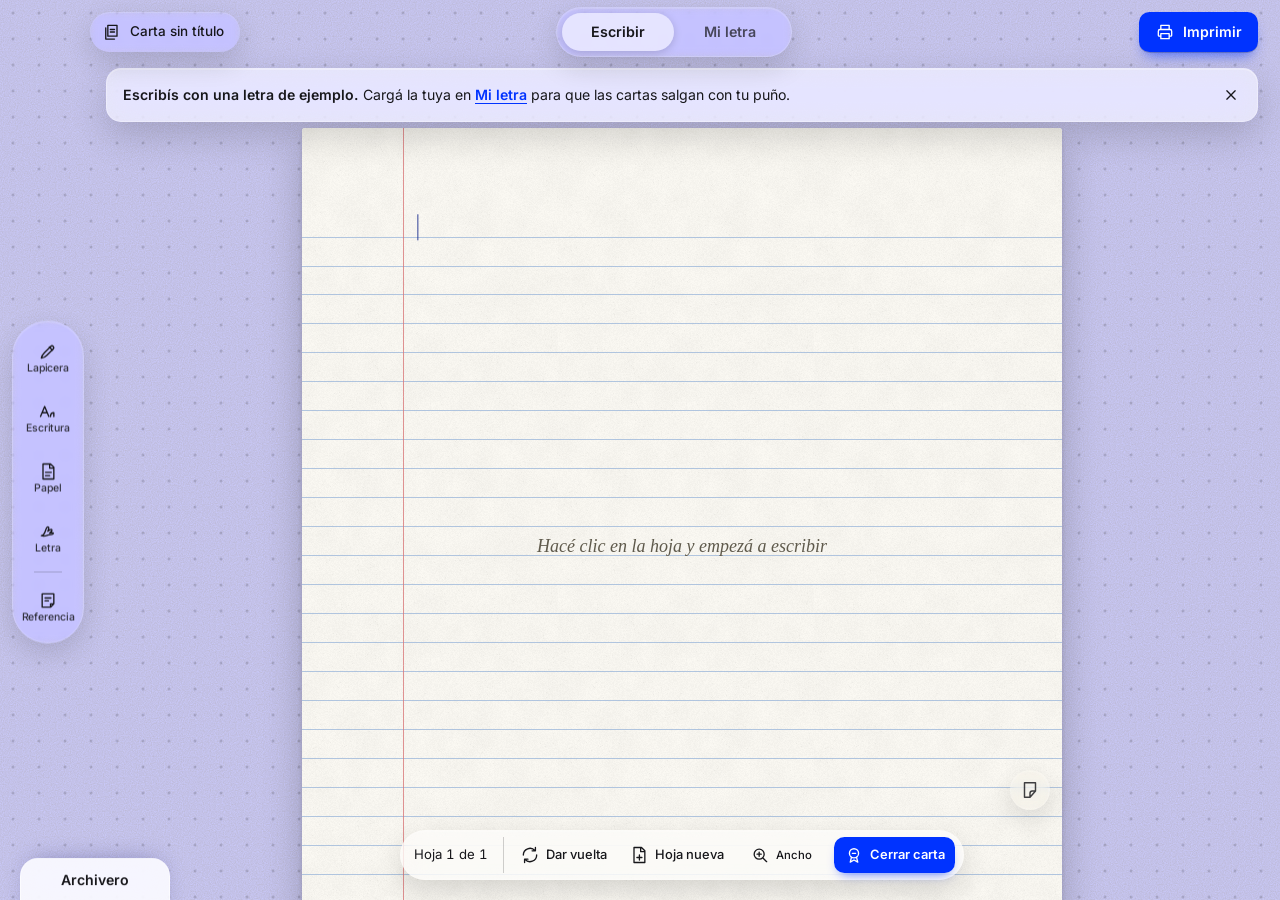
==== commit cf7acfb1: "Cartas cerradas como lista plana dentro de Mis cartas; se quita la caja 3D y el botón flotante Co-Au" ====
--- a/index.html
+++ b/index.html
@@ -56,26 +56,10 @@
   </div>
 </section>
 
-<!-- la caja de cartas cerradas: una caja en 3D; la tapa se abre al pasar el cursor y los sobres asoman -->
-<section id="buzon" class="caja vacia" aria-label="Caja de cartas cerradas">
-  <div class="caja-tools"><button class="btn sm" id="bz-sent" type="button">Enviadas</button></div>
-  <div class="caja-scene">
-    <div class="caja-shadow" aria-hidden="true"></div>
-    <div class="caja-3d">
-      <div class="cf cf-back" aria-hidden="true"></div><div class="cf cf-left" aria-hidden="true"></div><div class="cf cf-right" aria-hidden="true"></div><div class="cf cf-bottom" aria-hidden="true"></div>
-      <div class="caja-sobres" id="bz-tray" role="group" aria-label="Cartas cerradas"></div>
-      <button class="cf cf-front" id="bz-handle" type="button" aria-expanded="false" aria-label="Caja de cartas cerradas">
-        <span class="plate"><b>Cartas cerradas</b><span class="cnt" id="bz-count"></span></span><i class="cf-seal" aria-hidden="true"></i>
-      </button>
-      <div class="lid-hinge" aria-hidden="true"><div class="lid"><i class="lid-ring"></i></div></div>
-    </div>
-  </div>
-</section>
-
 <div id="app">
 
   <header class="top">
-    <button class="letter-chip g" id="letter-chip" type="button" title="Mis cartas: las que están en curso y las versiones de esta" aria-label="Carta que estás escribiendo. Abrir Mis cartas"><span class="ico" data-icon="letters"></span><span class="t">Carta sin título</span></button>
+    <button class="letter-chip g" id="letter-chip" type="button" title="Mis cartas: las que están en curso y las versiones de esta" aria-label="Carta que estás escribiendo. Abrir Mis cartas"><span class="ico" data-icon="letters"></span><span class="t">Carta sin título</span><span class="chip-n" id="bz-count" hidden></span></button>
     <nav class="seg g" id="seg" aria-label="Secciones">
       <i class="pill" aria-hidden="true"></i>
       <button class="tab" data-view="write" aria-pressed="true">Escribir</button>
@@ -100,7 +84,6 @@
         <button class="dock-btn" data-panel="paper" aria-label="Papel" title="Papel"><span data-icon="paper" class="ico"></span><span class="t">Papel</span></button>
         <button class="dock-btn" data-panel="hand" aria-label="Letra" title="Letra"><span data-icon="hand" class="ico"></span><span class="t">Letra</span></button>
         <span class="dock-sep" aria-hidden="true"></span>
-        <button class="dock-btn" data-panel="mail" aria-label="Caja de cartas cerradas" title="Caja de cartas cerradas"><span data-icon="mail" class="ico"></span><span class="t">Cerradas</span></button>
         <button class="dock-btn" data-panel="cab" aria-label="Archivero de cartas de referencia" title="Archivero de cartas de referencia"><span data-icon="cabinet" class="ico"></span><span class="t">Archivero</span></button>
         <button class="dock-btn" data-panel="note" aria-label="Referencia: nota o carta del archivero" title="Referencia: nota o carta del archivero"><span data-icon="note" class="ico"></span><span class="t">Referencia</span></button>
       </nav>
@@ -272,7 +255,7 @@
           <div class="zoom" role="group" aria-label="Vista de la hoja">
             <button class="bbtn" id="btn-view" type="button" aria-label="Cambiar la vista de la hoja. Ahora: ancho"><span class="ico" data-icon="zoom"></span><span class="lab">Ancho</span></button>
           </div>
-          <button class="bbtn seal" id="btn-seal" type="button" title="Cerrar la carta: se dobla, se sella y se guarda en la caja de cartas" aria-label="Cerrar la carta: se dobla, se sella y se guarda en la caja de cartas"><span class="ico" data-icon="seal"></span><span class="lab">Cerrar carta</span></button>
+          <button class="bbtn seal" id="btn-seal" type="button" title="Cerrar la carta: se dobla, se sella y se guarda en Cartas cerradas" aria-label="Cerrar la carta: se dobla, se sella y se guarda en Cartas cerradas"><span class="ico" data-icon="seal"></span><span class="lab">Cerrar carta</span></button>
         </div>
       </div>
 
@@ -337,7 +320,7 @@
 
         <section class="card gp" aria-labelledby="h-backup">
           <div class="card-head"><span class="num" aria-hidden="true">4</span><h2 id="h-backup">Copia de seguridad</h2></div>
-          <p class="muted">Un solo archivo con todo lo tuyo: tu letra, las cartas del archivero, las imágenes y hojas guardadas, las versiones y la nota. Sirve para pasar todo a otro dispositivo o para tener un respaldo. No incluye los ajustes de este dispositivo, las claves de los buscadores ni las cartas cerradas de la caja (esas se imprimen una sola vez y no se pueden copiar).</p>
+          <p class="muted">Un solo archivo con todo lo tuyo: tu letra, las cartas del archivero, las imágenes y hojas guardadas, las versiones y la nota. Sirve para pasar todo a otro dispositivo o para tener un respaldo. No incluye los ajustes de este dispositivo, las claves de los buscadores ni las cartas cerradas (esas se imprimen una sola vez y no se pueden copiar).</p>
           <p class="hint" id="backup-info"></p>
           <div class="row wrap">
             <button class="btn primary" id="backup-export">Exportar todo</button>
@@ -389,6 +372,11 @@
       <p class="muted">Podés tener varias a la vez; se guardan solas. Para terminar una, usá «Cerrar carta».</p>
       <ul class="ver-list" id="draft-list"></ul>
     </section>
+    <section class="dsec" id="sealed-sec">
+      <div class="row between"><h4>Cartas cerradas</h4><button class="btn sm" id="bz-sent" type="button">Enviadas</button></div>
+      <p class="muted">Ya están dobladas y selladas. Cada una se imprime una sola vez y después se elimina.</p>
+      <ul class="sealed-list" id="bz-tray"></ul>
+    </section>
     <section class="dsec">
       <h4>Versiones de la carta actual</h4>
       <p class="muted">Copias para volver atrás. Para tener una carta como modelo para copiar, sumala al archivero.</p>
@@ -405,12 +393,12 @@
     <h3 id="seal-title">Doblar y cerrar la carta</h3>
     <p class="muted" id="seal-info"></p>
     <label class="okrow" id="seal-vers-row"><input type="checkbox" id="seal-vers" checked><span>Borrar también sus <span id="seal-vers-n">versiones guardadas</span></span></label>
-    <p class="hint">Una carta cerrada ya no se puede editar. Se guarda en la caja de cartas y se imprime <b>una sola vez</b>: después de imprimirla y confirmar que salió bien, se elimina.</p>
+    <p class="hint">Una carta cerrada ya no se puede editar. Se guarda en Cartas cerradas y se imprime <b>una sola vez</b>: después de imprimirla y confirmar que salió bien, se elimina.</p>
     <div class="row end"><button class="btn" value="cancel">Todavía no</button><button class="btn primary" id="seal-go" value="go">Doblar y cerrar</button></div>
   </form>
 </dialog>
 
-<!-- una carta de la caja -->
+<!-- una carta cerrada -->
 <dialog id="maildlg" class="gp" aria-labelledby="mail-title">
   <form method="dialog" class="dlg">
     <h3 id="mail-title"></h3>
--- a/css/cartas.css
+++ b/css/cartas.css
@@ -1,4 +1,4 @@
-/* Mis cartas, cerrar la carta (sobre y sello), Buzón y la confirmación de impresión. */
+/* Mis cartas, cerrar la carta (sobre y sello), las cartas cerradas y la confirmación de impresión. */
 
 /* la carta que estás escribiendo (arriba a la izquierda) */
 .top .letter-chip { justify-self: start; display: inline-flex; align-items: center; gap: 8px; max-width: 280px; height: 40px; padding: 0 16px 0 12px; border: 0; border-radius: 999px; cursor: pointer; font-size: .9em; font-weight: 500; color: var(--g-text); transition: transform 160ms var(--ease); }
@@ -22,70 +22,6 @@
 .mail-thumbs { display: flex; gap: 12px; overflow-x: auto; padding: 6px 4px 12px; }
 .mail-thumbs img { height: 170px; width: auto; flex: none; border-radius: 3px; box-shadow: 0 8px 14px -8px rgb(0 0 0 / .55), 0 0 0 1px rgb(0 0 0 / .1); }
 
-/* ---------- la caja de cartas cerradas (3D) ---------- */
-.caja { --W: 236px; --D: 112px; --H: 78px;
-  --c1: color-mix(in srgb, var(--accent) 58%, #14163f); --c2: color-mix(in srgb, var(--accent) 44%, #0f1238); --c3: color-mix(in srgb, var(--accent) 70%, #1b1e55);
-  position: fixed; right: 18px; bottom: 6px; z-index: 14; width: 290px; height: 190px; pointer-events: none; }
-.caja > * { pointer-events: none; }
-.caja-scene { position: absolute; inset: 0; perspective: 820px; perspective-origin: 50% 8%; }
-.caja-shadow { position: absolute; left: 50%; bottom: 6px; width: 250px; height: 40px; margin-left: -125px; border-radius: 50%; background: radial-gradient(closest-side, rgb(14 16 70 / .42), transparent); filter: blur(6px); transition: transform 500ms var(--ease), opacity 500ms; }
-.caja.open .caja-shadow { transform: scale(1.1); opacity: .9; }
-.caja-3d { position: absolute; left: 50%; bottom: 26px; width: var(--W); height: var(--H); margin-left: calc(var(--W) / -2); transform-style: preserve-3d; pointer-events: auto;
-  transform: rotateX(-24deg) rotateY(calc(-22deg + var(--px, 0) * 10deg)); transition: transform 420ms var(--ease); }
-.caja.open .caja-3d { transform: rotateX(-17deg) rotateY(calc(-14deg + var(--px, 0) * 12deg)); }
-.cf { position: absolute; backface-visibility: visible; }
-.cf-front { width: var(--W); height: var(--H); left: 0; top: 0; transform: translateZ(calc(var(--D) / 2)); border: 0; padding: 0; cursor: pointer; border-radius: 6px 6px 3px 3px; color: #2a1f08;
-  background: linear-gradient(180deg, var(--c3) 0%, var(--c1) 48%, var(--c2) 100%); box-shadow: inset 0 0 0 1px rgb(255 255 255 / .22), inset 0 2px 0 rgb(255 255 255 / .38), inset 0 -14px 20px rgb(0 0 0 / .32); display: grid; place-items: center; }
-.cf-front::before { content: ""; position: absolute; left: 0; right: 0; top: 0; height: 7px; border-radius: 6px 6px 0 0; background: linear-gradient(180deg, #f1d98a, #b68b32); box-shadow: 0 1px 0 rgb(0 0 0 / .35); }
-.cf-front:focus-visible { outline: 2px solid #fff; outline-offset: 3px; }
-.plate { position: relative; display: flex; align-items: center; gap: 8px; padding: 7px 14px; border-radius: 4px; background: linear-gradient(180deg, #ecd48a, #b88c34); box-shadow: inset 0 0 0 1px rgb(255 255 255 / .45), inset 0 -2px 3px rgb(0 0 0 / .25), 0 3px 5px rgb(0 0 0 / .4); text-shadow: 0 1px 0 rgb(255 255 255 / .4); font-size: 12px; }
-.plate b { font-weight: 700; letter-spacing: .02em; }
-.plate .cnt { min-width: 20px; padding: 1px 7px; border-radius: 99px; background: rgb(60 40 5 / .18); text-align: center; font-size: 11px; font-variant-numeric: tabular-nums; }
-.plate .cnt:empty { display: none; }
-.cf-seal { position: absolute; left: 14px; bottom: 12px; width: 22px; height: 22px; border-radius: 50%; background: radial-gradient(circle at 35% 30%, #ffb3a0, #b3262f 55%, #6e0f18); box-shadow: 0 2px 3px rgb(0 0 0 / .5), inset 0 0 0 2px rgb(255 255 255 / .15); }
-.cf-back { width: var(--W); height: var(--H); left: 0; top: 0; transform: translateZ(calc(var(--D) / -2)) rotateY(180deg); background: linear-gradient(180deg, var(--c2), #0c0e2c); }
-.cf-left { width: var(--D); height: var(--H); left: calc((var(--W) - var(--D)) / 2); top: 0; transform: rotateY(-90deg) translateZ(calc(var(--W) / 2)); background: linear-gradient(90deg, var(--c2), var(--c1)); box-shadow: inset 0 0 0 1px rgb(255 255 255 / .12); }
-.cf-right { width: var(--D); height: var(--H); left: calc((var(--W) - var(--D)) / 2); top: 0; transform: rotateY(90deg) translateZ(calc(var(--W) / 2)); background: linear-gradient(90deg, var(--c1), var(--c2)); box-shadow: inset 0 0 0 1px rgb(255 255 255 / .12); }
-.cf-bottom { width: var(--W); height: var(--D); left: 0; top: calc((var(--H) - var(--D)) / 2); transform: rotateX(90deg) translateZ(calc(var(--H) / 2)); background: #0c0e2c; }
-
-/* la tapa: bisagra en el borde de atrás; cerrada queda horizontal, abierta casi vertical */
-.lid-hinge { position: absolute; left: 0; top: 0; width: var(--W); height: 0; transform-style: preserve-3d; transform-origin: 50% 0; transform: translateZ(calc(var(--D) / -2)) rotateX(0deg); transition: transform 640ms cubic-bezier(.34, 1.25, .64, 1); }
-.caja.open .lid-hinge { transform: translateZ(calc(var(--D) / -2)) rotateX(108deg); }
-.lid { position: absolute; left: -2px; top: 0; width: calc(var(--W) + 4px); height: calc(var(--D) + 3px); transform-origin: 50% 0; transform: rotateX(90deg); border-radius: 4px; display: grid; place-items: center;
-  background: linear-gradient(135deg, color-mix(in srgb, var(--c3) 80%, #fff 20%), var(--c1)); box-shadow: inset 0 0 0 1px rgb(255 255 255 / .3), inset 0 0 18px rgb(255 255 255 / .12), 0 2px 0 rgb(0 0 0 / .3); }
-.lid-ring { width: 54px; height: 54px; border-radius: 50%; border: 2px solid rgb(241 217 138 / .75); box-shadow: inset 0 0 0 5px rgb(241 217 138 / .12), 0 0 0 1px rgb(0 0 0 / .25); background: radial-gradient(circle, rgb(241 217 138 / .2), transparent 70%); }
-
-/* los sobres asoman por arriba, abiertos en abanico */
-.caja-sobres { position: absolute; left: 0; top: 0; width: var(--W); height: var(--H); transform-style: preserve-3d; transform: translateZ(0); }
-.sobre { --ty: 52px; position: absolute; left: 0; bottom: 8px; width: 134px; height: 90px; padding: 0; border: 0; border-radius: 4px; cursor: pointer; color: #2e2a1f; pointer-events: auto;
-  background: var(--paper, #f1e6cc); box-shadow: inset 0 0 0 1px rgb(0 0 0 / .16), 0 8px 12px -6px rgb(0 0 0 / .55);
-  transform: translate3d(calc(var(--x, 120) * 1px - 67px), var(--ty), var(--z, 0px)) rotateZ(var(--r, 0deg));
-  transition: transform 560ms cubic-bezier(.34, 1.3, .64, 1) calc(var(--i, 0) * 35ms), box-shadow 240ms ease; }
-.caja.open .sobre { --ty: -80px; }
-.caja:not(.open) .sobre { pointer-events: none; }
-.caja.open .sobre:hover, .caja.open .sobre:focus-visible { transform: translate3d(calc(var(--x, 120) * 1px - 67px), calc(var(--ty) - 20px), calc(var(--z, 0px) + 26px)) rotateZ(0deg) scale(1.08); transition-delay: 0s; box-shadow: inset 0 0 0 1px rgb(0 0 0 / .16), 0 18px 18px -8px rgb(0 0 0 / .55); outline: none; z-index: 5; }
-.sobre:focus-visible { outline: 2px solid #fff; outline-offset: 2px; }
-.sobre-flap { position: absolute; inset: 0; background: linear-gradient(180deg, color-mix(in srgb, var(--paper, #f1e6cc) 94%, #fff), color-mix(in srgb, var(--paper, #f1e6cc) 82%, #000)); clip-path: polygon(0 0, 100% 0, 50% 56%); filter: drop-shadow(0 1px 0 rgb(0 0 0 / .25)); pointer-events: none; }
-.sobre-seal { position: absolute; left: 50%; top: 50%; width: 22px; height: 22px; margin: -11px 0 0 -11px; border-radius: 50%; pointer-events: none;
-  background: radial-gradient(circle at 35% 30%, color-mix(in srgb, var(--wax, #a3202b) 60%, #fff), var(--wax, #a3202b) 55%, color-mix(in srgb, var(--wax, #a3202b) 70%, #000)); box-shadow: 0 2px 3px rgb(0 0 0 / .45), inset 0 0 0 1.5px rgb(255 255 255 / .2); }
-.sobre-l { position: absolute; left: 6px; right: 6px; bottom: 5px; text-align: center; line-height: 1.15; pointer-events: none; }
-.sobre-l b { display: block; font: italic 700 10.5px Georgia, serif; overflow: hidden; text-overflow: ellipsis; white-space: nowrap; }
-.sobre-l small { display: block; font-size: 8.5px; opacity: .7; white-space: nowrap; overflow: hidden; text-overflow: ellipsis; }
-.sobre.pend::after { content: ""; position: absolute; top: -6px; right: -6px; width: 15px; height: 15px; border-radius: 50%; background: #d89b00; box-shadow: 0 0 0 2px #fff; }
-.caja.pulse .caja-3d { animation: cajapulse 700ms ease 3; }
-@keyframes cajapulse { 50% { filter: drop-shadow(0 0 14px color-mix(in srgb, var(--accent) 70%, #fff)); } }
-.caja-tools { position: absolute; left: 0; bottom: 150px; opacity: 0; transform: translateY(6px); transition: opacity 240ms ease, transform 240ms ease; pointer-events: none; }
-.caja.open .caja-tools { opacity: 1; transform: none; pointer-events: auto; }
-.caja.open .caja-tools .btn { pointer-events: auto; }
-@media (min-width: 900px) { .dock-btn[data-panel="mail"] { display: none; } }
-@media (min-width: 900px) and (max-width: 1240px) { .caja { bottom: 78px; } }
-@media (max-width: 899px) {
-  .caja { right: 50%; margin-right: -145px; bottom: calc(86px + env(safe-area-inset-bottom)); transform: scale(.92); transform-origin: 50% 100%; }
-  .caja:not(.open) { display: none; }
-}
-@media (prefers-reduced-motion: reduce) { .lid-hinge, .sobre, .caja-3d, .caja-shadow { transition: none; } .caja.pulse .caja-3d { animation: none; } }
-body.noanim .caja.pulse .caja-3d { animation: none; }
-
 /* la animación de cerrar la carta */
 .sealfx { position: fixed; inset: 0; z-index: 400; display: grid; place-items: center; cursor: pointer; background: rgb(14 14 50 / .58); backdrop-filter: blur(6px); -webkit-backdrop-filter: blur(6px); transition: opacity 260ms ease; }
 .sealfx.out { opacity: 0; }
@@ -107,10 +43,26 @@
   background: radial-gradient(circle at 35% 30%, color-mix(in srgb, var(--wax, #a3202b) 60%, #fff), var(--wax, #a3202b) 52%, color-mix(in srgb, var(--wax, #a3202b) 68%, #000)); box-shadow: 0 6px 10px rgb(0 0 0 / .45), inset 0 0 0 3px rgb(255 255 255 / .18), inset 0 -4px 8px rgb(0 0 0 / .25); }
 .sx-seal span { font: 700 16px/1 Georgia, serif; color: rgb(255 255 255 / .88); text-shadow: 0 -1px 0 rgb(0 0 0 / .35); letter-spacing: .02em; }
 .sx-skip { position: absolute; bottom: 28px; left: 50%; transform: translateX(-50%); }
-@media print { .sealfx, #buzon { display: none !important; } }
-/* un puente invisible para que el cursor pueda subir de la caja a los sobres sin que se cierre */
-.caja.open::before { content: ""; position: absolute; left: -14px; right: -14px; bottom: 0; height: 330px; pointer-events: auto; }
-.caja.open .caja-3d, .caja.open .sobre { z-index: 1; }
-.cf-back, .cf-left, .cf-right, .cf-bottom, .lid-hinge, .lid, .lid-ring, .caja-shadow, .sobre-flap, .sobre-seal, .sobre-l { pointer-events: none; }
-.caja-tools { z-index: 5; }
-@media (max-width: 899px) { .caja-tools { left: auto; right: 6px; bottom: 168px; } }
+@media print { .sealfx { display: none !important; } }
+
+/* ---------- cartas cerradas: una lista plana dentro de «Mis cartas» ---------- */
+.chip-n { flex: none; min-width: 20px; height: 20px; padding: 0 6px; display: inline-grid; place-items: center; border-radius: 99px; background: var(--accent); color: #fff; font-size: .78em; font-weight: 600; font-variant-numeric: tabular-nums; }
+.chip-n[hidden] { display: none; }
+.letter-chip.pulse { animation: chippulse 700ms ease 3; }
+@keyframes chippulse { 50% { transform: scale(1.08); box-shadow: 0 0 0 6px color-mix(in srgb, var(--accent) 28%, transparent); } }
+body.noanim .letter-chip.pulse { animation: none; }
+@media (max-width: 899px) { .chip-n { position: absolute; top: -2px; right: -2px; } .top .letter-chip { position: relative; } }
+.sealed-list { list-style: none; margin: 0; padding: 0; display: grid; grid-template-columns: repeat(auto-fill, minmax(190px, 1fr)); gap: 10px; max-height: 38dvh; overflow: auto; }
+.sealed-list .empty { grid-column: 1 / -1; padding: 10px 2px; opacity: .7; }
+.sobre { position: relative; display: flex; flex-direction: column; gap: 2px; width: 100%; text-align: left; padding: 22px 12px 10px; border: 0; border-radius: 8px; cursor: pointer; color: #2b2723; font: inherit;
+  background: linear-gradient(180deg, color-mix(in srgb, var(--paper) 96%, #fff), color-mix(in srgb, var(--paper) 88%, #000)); box-shadow: inset 0 0 0 1px rgb(0 0 0 / .12), 0 6px 12px -8px rgb(0 0 0 / .5); transition: transform 160ms var(--ease), box-shadow 160ms; }
+.sobre::before { content: ""; position: absolute; inset: 0 0 auto 0; height: 24px; background: color-mix(in srgb, var(--paper) 84%, #000); clip-path: polygon(0 0, 100% 0, 50% 100%); border-radius: 8px 8px 0 0; opacity: .55; }
+.sobre::after { content: ""; position: absolute; left: 50%; top: 14px; width: 14px; height: 14px; margin-left: -7px; border-radius: 50%; background: radial-gradient(circle at 35% 30%, color-mix(in srgb, var(--wax) 70%, #fff), var(--wax) 60%); box-shadow: 0 1px 2px rgb(0 0 0 / .45); }
+.sobre b { font-weight: 600; white-space: nowrap; overflow: hidden; text-overflow: ellipsis; margin-top: 4px; }
+.sobre small { opacity: .72; }
+.sobre.pend { box-shadow: inset 0 0 0 2px #c4562a, 0 6px 12px -8px rgb(0 0 0 / .5); }
+@media (hover: hover) and (pointer: fine) { .sobre:hover { transform: translateY(-2px); box-shadow: inset 0 0 0 1px rgb(0 0 0 / .16), 0 10px 16px -8px rgb(0 0 0 / .55); } }
+.sobre:focus-visible { outline: 2px solid var(--accent); outline-offset: 2px; }
+@media (prefers-reduced-motion: reduce) { .sobre { transition: none; } }
+#versions .row input[type="text"] { min-width: 0; flex: 1 1 140px; }
+#versions .row { flex-wrap: wrap; }
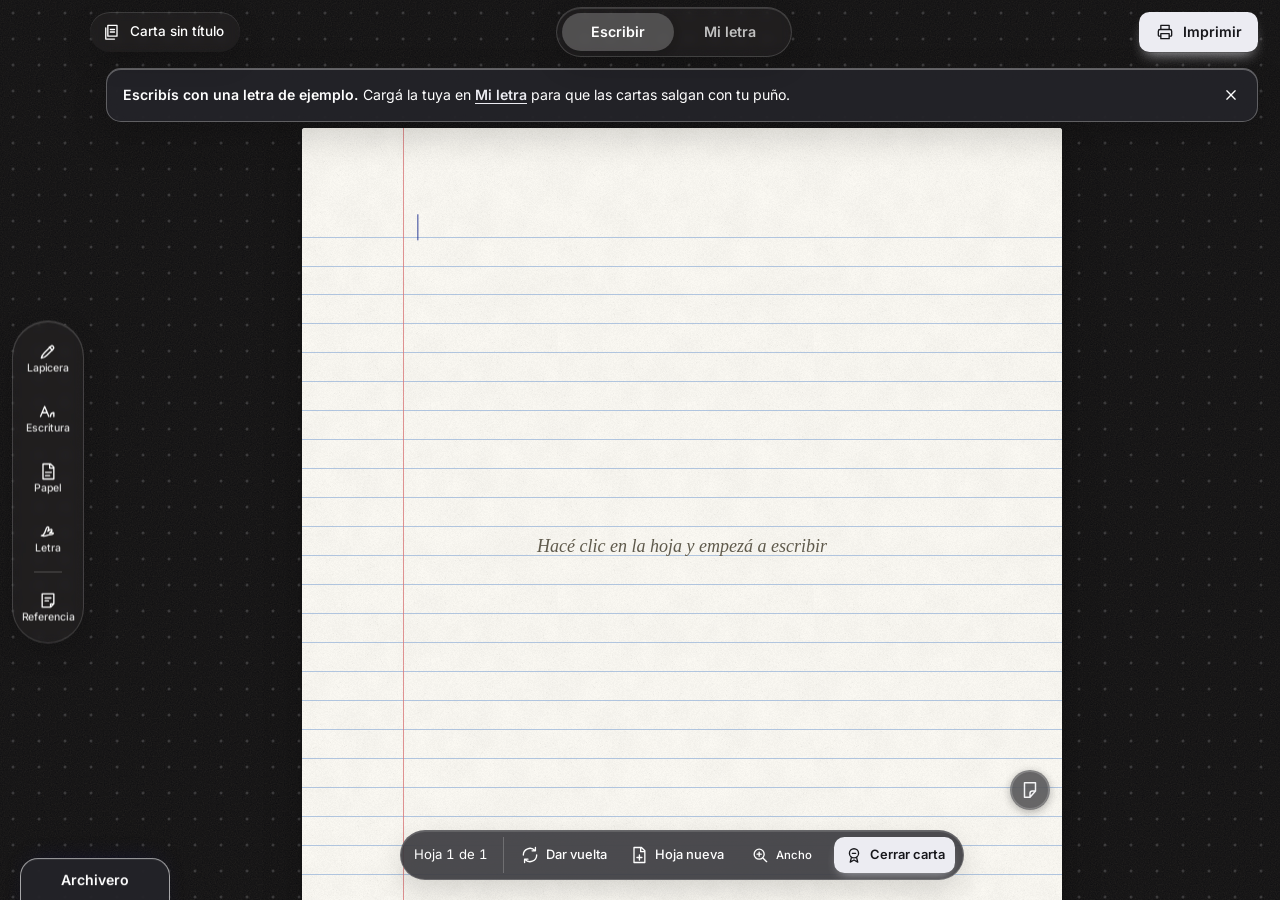
==== commit 5ecebfb2: "Ambiente Carbón: escritorio casi negro, acento claro, paneles neutros; la esquina de dar vuelta se l" ====
--- a/index.html
+++ b/index.html
@@ -4,7 +4,7 @@
 <meta charset="utf-8">
 <meta name="viewport" content="width=device-width, initial-scale=1, viewport-fit=cover">
 <meta name="color-scheme" content="light dark">
-<meta name="theme-color" content="#ccccff">
+<meta name="theme-color" content="#0d0d10">
 <title>Puño y Letra</title>
 <meta name="description" content="Escribí cartas con tu propia letra, como si fueran a mano.">
 <link rel="manifest" href="manifest.webmanifest">
--- a/css/papeles.css
+++ b/css/papeles.css
@@ -97,3 +97,5 @@
 body.cab-focus .curl-hot { display: none; }
 @media (pointer: coarse) { .curl-hot { width: 48px; height: 48px; } }
 @media print { .curl-hot, #curl { display: none !important; } }
+/* la esquina vive sobre la hoja (clara u oscura): una pastilla propia para que se lea siempre */
+.curl-hot.g { background: rgb(24 24 30 / .78); color: #f4f4f8; box-shadow: 0 2px 8px rgb(0 0 0 / .35), 0 0 0 1px rgb(255 255 255 / .22) inset; }
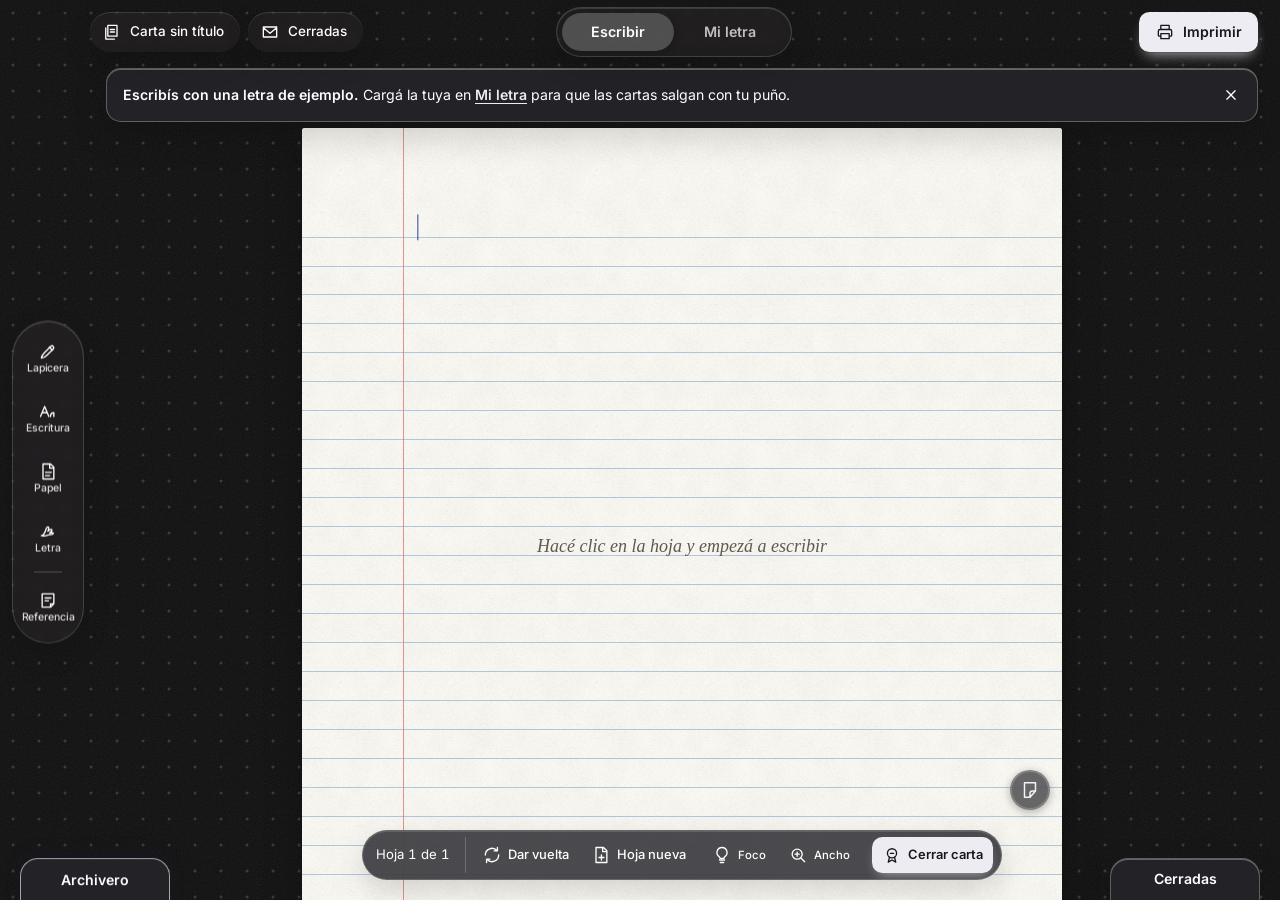
==== commit 932a3acd: "Cartas cerradas: botón arriba, lengüeta abajo y hoja vacía (activables); modo foco con luz que sigue" ====
--- a/index.html
+++ b/index.html
@@ -56,10 +56,30 @@
   </div>
 </section>
 
+<!-- cartas cerradas: lengüeta abajo a la derecha (espejo del Archivero) -->
+<section id="sealed-tab" class="stab" aria-label="Cartas cerradas" hidden>
+  <div class="stab-panel gp" id="stab-panel" hidden>
+    <ul class="sealed-list compact" id="stab-list"></ul>
+    <div class="row between"><button class="btn sm" id="stab-all" type="button">Ver todas</button></div>
+  </div>
+  <button class="stab-handle gp" id="stab-handle" type="button" aria-expanded="false" aria-controls="stab-panel"><span>Cerradas</span><span class="cnt" id="stab-count"></span></button>
+</section>
+
+<!-- modo foco: todo se apaga y una luz acompaña lo que escribís -->
+<div id="focus-fx" aria-hidden="true"><div class="fx-dark"></div><div class="fx-warm"></div></div>
+<button id="focus-exit" class="btn sm" type="button" hidden>Salir del foco · Esc</button>
+
 <div id="app">
 
   <header class="top">
-    <button class="letter-chip g" id="letter-chip" type="button" title="Mis cartas: las que están en curso y las versiones de esta" aria-label="Carta que estás escribiendo. Abrir Mis cartas"><span class="ico" data-icon="letters"></span><span class="t">Carta sin título</span><span class="chip-n" id="bz-count" hidden></span></button>
+    <div class="top-l">
+      <button class="letter-chip g" id="letter-chip" type="button" title="Mis cartas: las que están en curso y las versiones de esta" aria-label="Carta que estás escribiendo. Abrir Mis cartas"><span class="ico" data-icon="letters"></span><span class="t">Carta sin título</span></button>
+      <button class="letter-chip g" id="sealed-btn" type="button" aria-haspopup="true" aria-expanded="false" aria-controls="sealed-pop" title="Cartas cerradas"><span class="ico" data-icon="mail"></span><span class="t">Cerradas</span><span class="chip-n" id="bz-count" hidden></span></button>
+      <div class="sealed-pop gp" id="sealed-pop" role="region" aria-label="Cartas cerradas" hidden>
+        <ul class="sealed-list compact" id="sealed-pop-list"></ul>
+        <div class="row between"><button class="btn sm" id="sealed-pop-all" type="button">Ver todas</button></div>
+      </div>
+    </div>
     <nav class="seg g" id="seg" aria-label="Secciones">
       <i class="pill" aria-hidden="true"></i>
       <button class="tab" data-view="write" aria-pressed="true">Escribir</button>
@@ -119,6 +139,14 @@
             <div class="chips" id="refmode-chips" role="group" aria-labelledby="lbl-rmode"></div>
           </div>
           <label class="field range"><span class="lbl">Intensidad del fantasma</span><input type="range" data-s="ghostAlpha" min="0.1" max="0.6" step="0.02"></label>
+          <h3 class="sub">Cartas cerradas</h3>
+          <div class="field"><span class="lbl" id="lbl-sealedat">Dónde se pueden ver</span>
+            <div class="chips" id="sealedat-chips" role="group" aria-labelledby="lbl-sealedat"></div>
+          </div>
+          <p class="hint">Siempre están también en «Mis cartas». Elegí las entradas que te resulten cómodas.</p>
+          <h3 class="sub">Modo foco</h3>
+          <p class="hint">Se apaga todo y una luz acompaña lo que escribís. Salís con Esc o con Ctrl + .</p>
+          <button type="button" class="btn" id="btn-focus-pop">Activar modo foco</button>
         </section>
 
         <section class="sec" data-sec="paper">
@@ -239,6 +267,7 @@
             <canvas id="sheet" aria-hidden="true"></canvas>
             <textarea id="cap" autocapitalize="sentences" autocomplete="off" autocorrect="off" spellcheck="false" aria-label="Texto de la carta"></textarea>
             <p class="empty-hint" id="empty-hint"></p>
+            <div class="empty-sealed" id="empty-sealed" hidden><b>Tus cartas cerradas</b><ul class="sealed-list cards" id="empty-sealed-list"></ul><button class="inline-link" id="empty-sealed-all" type="button">Ver todas</button></div>
           </div>
         </div>
         <!-- barra flotante bajo la hoja -->
@@ -253,6 +282,7 @@
             <button class="bbtn" id="btn-sheet" type="button" aria-label="Tomar otra hoja del montón"><span class="ico" data-icon="sheetPlus"></span><span class="lab">Hoja nueva</span></button>
           </div>
           <div class="zoom" role="group" aria-label="Vista de la hoja">
+            <button class="bbtn" id="btn-focus" type="button" title="Modo foco (Ctrl + .)" aria-label="Modo foco: se apaga todo y una luz acompaña lo que escribís"><span class="ico" data-icon="spot"></span><span class="lab">Foco</span></button>
             <button class="bbtn" id="btn-view" type="button" aria-label="Cambiar la vista de la hoja. Ahora: ancho"><span class="ico" data-icon="zoom"></span><span class="lab">Ancho</span></button>
           </div>
           <button class="bbtn seal" id="btn-seal" type="button" title="Cerrar la carta: se dobla, se sella y se guarda en Cartas cerradas" aria-label="Cerrar la carta: se dobla, se sella y se guarda en Cartas cerradas"><span class="ico" data-icon="seal"></span><span class="lab">Cerrar carta</span></button>
--- a/css/cartas.css
+++ b/css/cartas.css
@@ -1,6 +1,7 @@
 /* Mis cartas, cerrar la carta (sobre y sello), las cartas cerradas y la confirmación de impresión. */
 
 /* la carta que estás escribiendo (arriba a la izquierda) */
+.top-l { justify-self: start; display: flex; align-items: center; gap: 8px; position: relative; min-width: 0; }
 .top .letter-chip { justify-self: start; display: inline-flex; align-items: center; gap: 8px; max-width: 280px; height: 40px; padding: 0 16px 0 12px; border: 0; border-radius: 999px; cursor: pointer; font-size: .9em; font-weight: 500; color: var(--g-text); transition: transform 160ms var(--ease); }
 .letter-chip:active { transform: scale(.97); }
 .letter-chip .ico { display: grid; flex: none; }
@@ -46,7 +47,7 @@
 @media print { .sealfx { display: none !important; } }
 
 /* ---------- cartas cerradas: una lista plana dentro de «Mis cartas» ---------- */
-.chip-n { flex: none; min-width: 20px; height: 20px; padding: 0 6px; display: inline-grid; place-items: center; border-radius: 99px; background: var(--accent); color: #fff; font-size: .78em; font-weight: 600; font-variant-numeric: tabular-nums; }
+.chip-n { flex: none; min-width: 20px; height: 20px; padding: 0 6px; display: inline-grid; place-items: center; border-radius: 99px; background: var(--accent); color: var(--accent-ink); font-size: .78em; font-weight: 600; font-variant-numeric: tabular-nums; }
 .chip-n[hidden] { display: none; }
 .letter-chip.pulse { animation: chippulse 700ms ease 3; }
 @keyframes chippulse { 50% { transform: scale(1.08); box-shadow: 0 0 0 6px color-mix(in srgb, var(--accent) 28%, transparent); } }
@@ -66,3 +67,57 @@
 @media (prefers-reduced-motion: reduce) { .sobre { transition: none; } }
 #versions .row input[type="text"] { min-width: 0; flex: 1 1 140px; }
 #versions .row { flex-wrap: wrap; }
+
+/* ---------- tres entradas a las cartas cerradas ---------- */
+.sealed-list.compact { max-height: 42dvh; grid-template-columns: 1fr; gap: 6px; }
+.sobre.mini { padding: 9px 10px 9px 36px; }
+.sobre.mini::before { display: none; }
+.sobre.mini::after { left: 18px; top: 50%; margin: -6px 0 0 -6px; width: 12px; height: 12px; }
+.sobre.mini b { margin-top: 0; }
+/* 1 · botón arriba con lista corta */
+.sealed-pop { position: absolute; top: calc(100% + 8px); left: 0; width: min(320px, calc(100vw - 24px)); padding: 10px; display: grid; gap: 8px; z-index: 30; }
+.sealed-pop[hidden] { display: none; }
+.sealed-pop .row { display: flex; justify-content: flex-end; }
+#sealed-btn[aria-expanded="true"] { background: rgb(var(--g-tint-panel) / .5); }
+#sealed-btn[hidden] { display: none; }
+.letter-chip .chip-n { margin-left: 2px; }
+@media (max-width: 899px) { .top-l { gap: 6px; } .sealed-pop { position: fixed; left: 12px; right: 12px; top: calc(var(--top-h) + 6px); width: auto; } #sealed-btn .chip-n { position: absolute; top: -2px; right: -2px; } }
+/* 3 · lengüeta abajo a la derecha */
+.stab { position: fixed; right: 20px; bottom: 0; z-index: 14; width: 150px; }
+.stab[hidden] { display: none; }
+.stab-handle { display: flex; align-items: center; justify-content: center; gap: 8px; width: 100%; height: 42px; border-radius: calc(var(--r) * 1.2) calc(var(--r) * 1.2) 0 0; border-bottom: 0; cursor: pointer; font-size: .94em; font-weight: 600; }
+.stab-handle .cnt { font-size: .8em; font-weight: 500; font-variant-numeric: tabular-nums; padding: 1px 8px; border-radius: 99px; background: color-mix(in srgb, currentColor 12%, transparent); }
+.stab-handle .cnt:empty { display: none; }
+.stab-handle:focus-visible { outline: 2px solid currentColor; outline-offset: -3px; }
+.stab-panel { position: absolute; right: 0; bottom: 42px; width: min(320px, calc(100vw - 40px)); padding: 10px; display: grid; gap: 8px; border-radius: var(--r) var(--r) 0 var(--r); }
+.stab-panel[hidden] { display: none; }
+.stab-panel .row { display: flex; justify-content: flex-end; }
+@media (max-width: 899px) { .stab { display: none; } }
+/* 6 · en la hoja vacía */
+.empty-sealed { position: absolute; left: 50%; top: 46%; transform: translateX(-50%); width: min(88%, 440px); z-index: 3; display: grid; gap: 8px; justify-items: center; text-align: center; color: #4a4638; }
+.empty-sealed[hidden] { display: none; }
+.empty-sealed > b { font-weight: 600; }
+.empty-sealed .inline-link { color: #1d3a8a; }
+.sealed-list.cards { max-height: none; overflow: visible; grid-template-columns: repeat(3, minmax(0, 1fr)); gap: 8px; width: 100%; }
+.sobre.card { padding: 22px 8px 8px; align-items: center; text-align: center; }
+.sobre.card::before { height: 20px; } .sobre.card::after { top: 11px; }
+.sobre.card b { max-width: 100%; font-size: .82em; } .sobre.card small { font-size: .74em; }
+@media (max-width: 480px) { .sealed-list.cards { grid-template-columns: 1fr; } }
+
+/* ---------- modo foco ---------- */
+#focus-fx { position: fixed; inset: 0; z-index: 9; pointer-events: none; opacity: 0; transition: opacity 600ms ease; --lx: 50vw; --ly: 50vh; --rx: 300px; --ry: 186px; }
+#focus-fx.on { opacity: 1; }
+#focus-fx .fx-dark { position: absolute; inset: 0; background: radial-gradient(ellipse var(--rx) var(--ry) at var(--lx) var(--ly), transparent 0%, rgb(5 5 8 / .06) 22%, rgb(5 5 8 / .62) 58%, rgb(5 5 8 / .95) 100%); }
+#focus-fx .fx-warm { position: absolute; inset: 0; mix-blend-mode: soft-light; background: radial-gradient(ellipse calc(var(--rx) * .8) calc(var(--ry) * .8) at var(--lx) var(--ly), rgb(255 205 130 / .55), transparent 72%); }
+body.focus .top, body.focus .dock, body.focus .stage-bar, body.focus .notice, body.focus .cajon, body.focus .stab, body.focus .curl-hot, body.focus #pop, body.focus #note, body.focus #refwin, body.focus .empty-sealed, body.focus .empty-hint { opacity: 0 !important; visibility: hidden; pointer-events: none !important; transition: opacity 400ms ease, visibility 0s linear 400ms; }
+body.focus #bgfx { opacity: 0; transition: opacity 500ms ease; }
+#focus-exit { position: fixed; top: 16px; left: 50%; transform: translateX(-50%); z-index: 60; opacity: 0; pointer-events: none; transition: opacity 300ms ease; }
+#focus-exit.show { opacity: 1; pointer-events: auto; }
+#focus-exit[hidden] { display: none; }
+#btn-focus[aria-pressed="true"] { background: var(--fill); }
+@media (prefers-reduced-motion: reduce) { #focus-fx, #focus-exit { transition: none; } }
+@media print { #focus-fx, #focus-exit, .stab, .sealed-pop { display: none !important; } }
+
+.sealed-list li { min-width: 0; }
+.sobre { min-width: 0; }
+.sealed-list.compact { grid-template-columns: minmax(0, 1fr); }
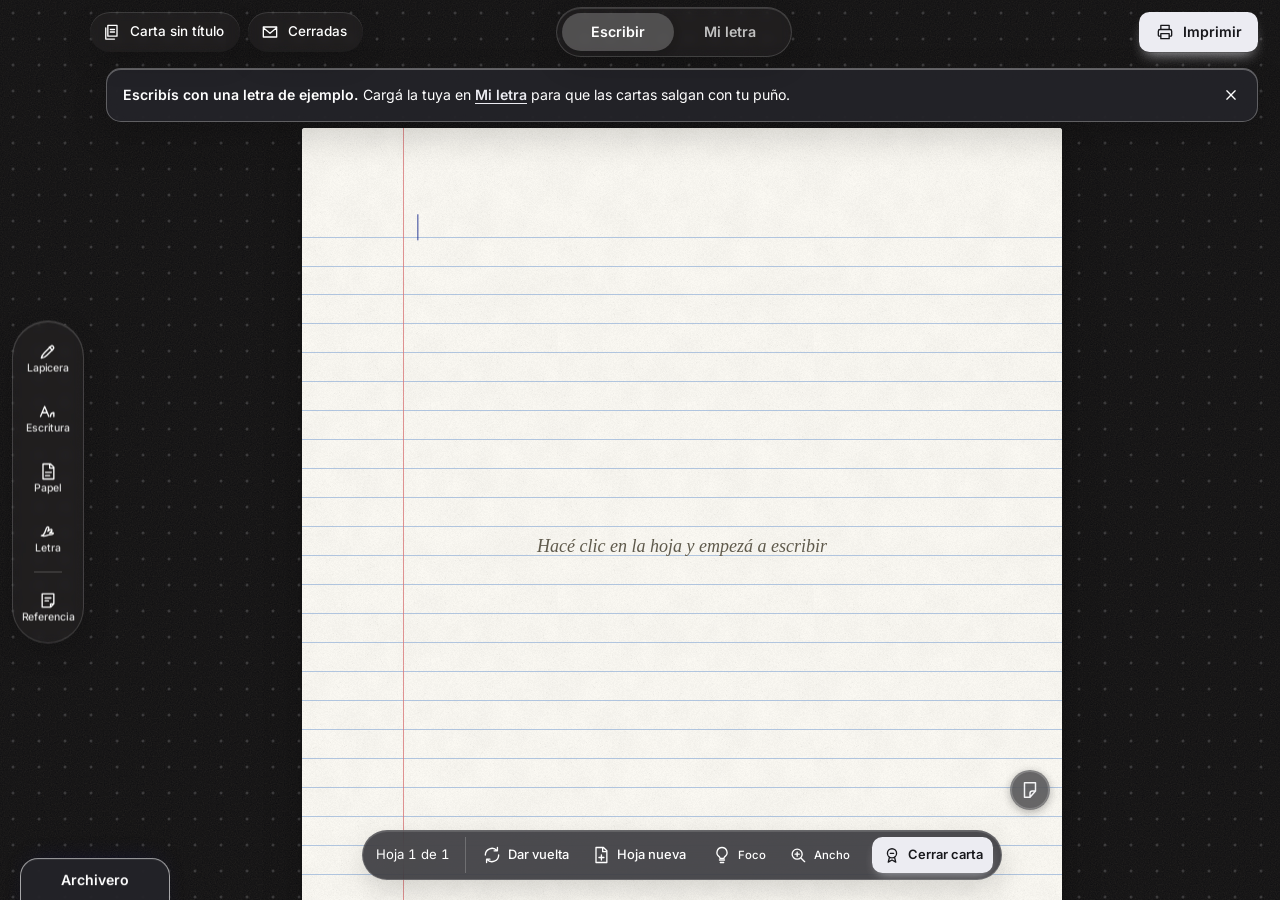
==== commit 816faa40: "Se quita la lengüeta de cartas cerradas (repetía al botón de arriba) y el botón no pisa las pestañas" ====
--- a/index.html
+++ b/index.html
@@ -56,15 +56,6 @@
   </div>
 </section>
 
-<!-- cartas cerradas: lengüeta abajo a la derecha (espejo del Archivero) -->
-<section id="sealed-tab" class="stab" aria-label="Cartas cerradas" hidden>
-  <div class="stab-panel gp" id="stab-panel" hidden>
-    <ul class="sealed-list compact" id="stab-list"></ul>
-    <div class="row between"><button class="btn sm" id="stab-all" type="button">Ver todas</button></div>
-  </div>
-  <button class="stab-handle gp" id="stab-handle" type="button" aria-expanded="false" aria-controls="stab-panel"><span>Cerradas</span><span class="cnt" id="stab-count"></span></button>
-</section>
-
 <!-- modo foco: todo se apaga y una luz acompaña lo que escribís -->
 <div id="focus-fx" aria-hidden="true"><div class="fx-dark"></div><div class="fx-warm"></div></div>
 <button id="focus-exit" class="btn sm" type="button" hidden>Salir del foco · Esc</button>
--- a/css/cartas.css
+++ b/css/cartas.css
@@ -82,17 +82,6 @@
 #sealed-btn[hidden] { display: none; }
 .letter-chip .chip-n { margin-left: 2px; }
 @media (max-width: 899px) { .top-l { gap: 6px; } .sealed-pop { position: fixed; left: 12px; right: 12px; top: calc(var(--top-h) + 6px); width: auto; } #sealed-btn .chip-n { position: absolute; top: -2px; right: -2px; } }
-/* 3 · lengüeta abajo a la derecha */
-.stab { position: fixed; right: 20px; bottom: 0; z-index: 14; width: 150px; }
-.stab[hidden] { display: none; }
-.stab-handle { display: flex; align-items: center; justify-content: center; gap: 8px; width: 100%; height: 42px; border-radius: calc(var(--r) * 1.2) calc(var(--r) * 1.2) 0 0; border-bottom: 0; cursor: pointer; font-size: .94em; font-weight: 600; }
-.stab-handle .cnt { font-size: .8em; font-weight: 500; font-variant-numeric: tabular-nums; padding: 1px 8px; border-radius: 99px; background: color-mix(in srgb, currentColor 12%, transparent); }
-.stab-handle .cnt:empty { display: none; }
-.stab-handle:focus-visible { outline: 2px solid currentColor; outline-offset: -3px; }
-.stab-panel { position: absolute; right: 0; bottom: 42px; width: min(320px, calc(100vw - 40px)); padding: 10px; display: grid; gap: 8px; border-radius: var(--r) var(--r) 0 var(--r); }
-.stab-panel[hidden] { display: none; }
-.stab-panel .row { display: flex; justify-content: flex-end; }
-@media (max-width: 899px) { .stab { display: none; } }
 /* 6 · en la hoja vacía */
 .empty-sealed { position: absolute; left: 50%; top: 46%; transform: translateX(-50%); width: min(88%, 440px); z-index: 3; display: grid; gap: 8px; justify-items: center; text-align: center; color: #4a4638; }
 .empty-sealed[hidden] { display: none; }
@@ -109,15 +98,19 @@
 #focus-fx.on { opacity: 1; }
 #focus-fx .fx-dark { position: absolute; inset: 0; background: radial-gradient(ellipse var(--rx) var(--ry) at var(--lx) var(--ly), transparent 0%, rgb(5 5 8 / .06) 22%, rgb(5 5 8 / .62) 58%, rgb(5 5 8 / .95) 100%); }
 #focus-fx .fx-warm { position: absolute; inset: 0; mix-blend-mode: soft-light; background: radial-gradient(ellipse calc(var(--rx) * .8) calc(var(--ry) * .8) at var(--lx) var(--ly), rgb(255 205 130 / .55), transparent 72%); }
-body.focus .top, body.focus .dock, body.focus .stage-bar, body.focus .notice, body.focus .cajon, body.focus .stab, body.focus .curl-hot, body.focus #pop, body.focus #note, body.focus #refwin, body.focus .empty-sealed, body.focus .empty-hint { opacity: 0 !important; visibility: hidden; pointer-events: none !important; transition: opacity 400ms ease, visibility 0s linear 400ms; }
+body.focus .top, body.focus .dock, body.focus .stage-bar, body.focus .notice, body.focus .cajon, body.focus .curl-hot, body.focus #pop, body.focus #note, body.focus #refwin, body.focus .empty-sealed, body.focus .empty-hint { opacity: 0 !important; visibility: hidden; pointer-events: none !important; transition: opacity 400ms ease, visibility 0s linear 400ms; }
 body.focus #bgfx { opacity: 0; transition: opacity 500ms ease; }
 #focus-exit { position: fixed; top: 16px; left: 50%; transform: translateX(-50%); z-index: 60; opacity: 0; pointer-events: none; transition: opacity 300ms ease; }
 #focus-exit.show { opacity: 1; pointer-events: auto; }
 #focus-exit[hidden] { display: none; }
 #btn-focus[aria-pressed="true"] { background: var(--fill); }
 @media (prefers-reduced-motion: reduce) { #focus-fx, #focus-exit { transition: none; } }
-@media print { #focus-fx, #focus-exit, .stab, .sealed-pop { display: none !important; } }
+@media print { #focus-fx, #focus-exit, .sealed-pop { display: none !important; } }
 
 .sealed-list li { min-width: 0; }
 .sobre { min-width: 0; }
 .sealed-list.compact { grid-template-columns: minmax(0, 1fr); }
+
+/* en ventanas medianas el botón de cartas cerradas queda como ícono con número, para no pisar las pestañas del centro */
+.top-l .letter-chip#letter-chip { max-width: clamp(150px, 20vw, 280px); }
+@media (min-width: 900px) and (max-width: 1180px) { #sealed-btn .t { display: none; } #sealed-btn { padding: 0 12px; } }
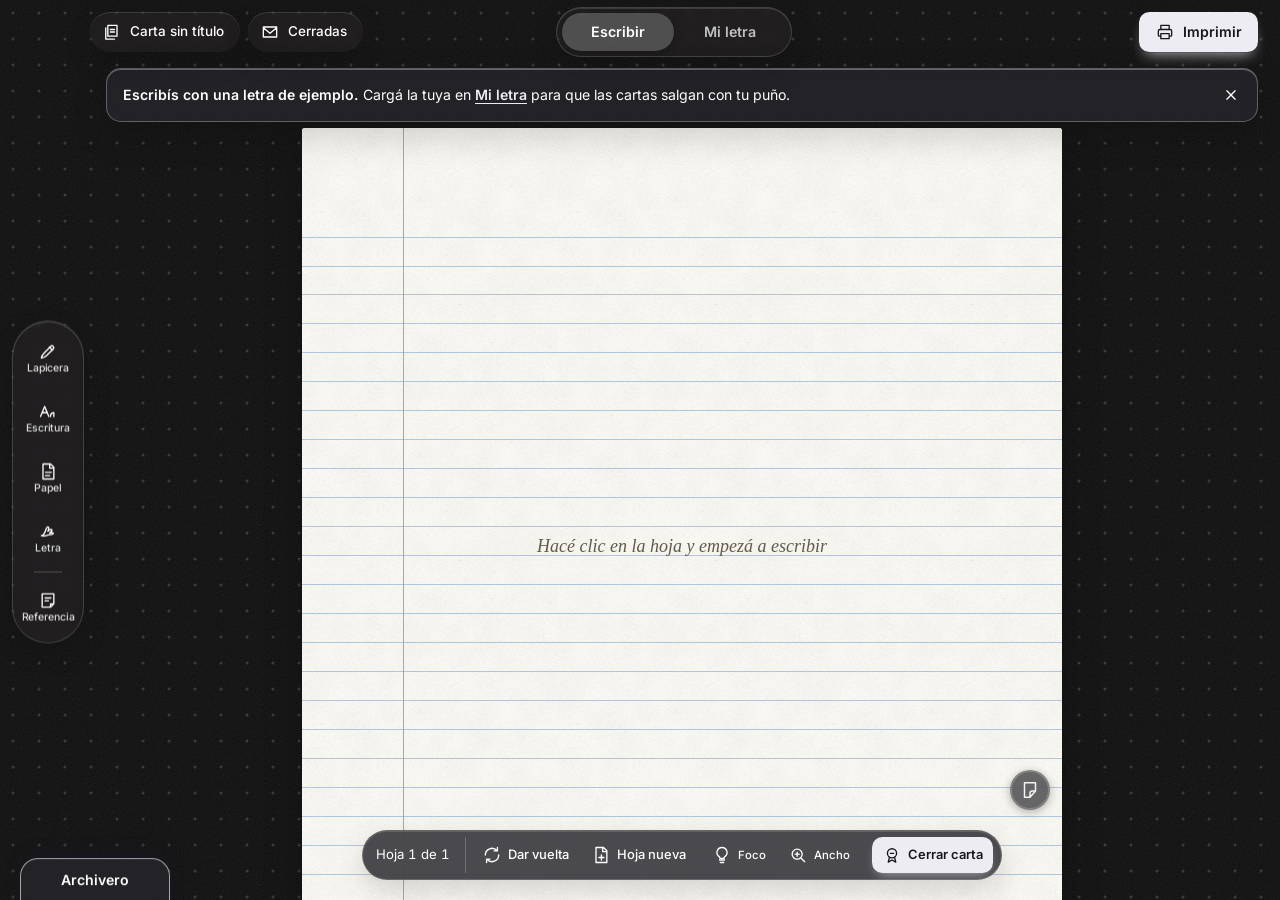
==== commit 975b391a: "Modo foco en 3D: la hoja de papel real como en una máquina de escribir, con luz en V (valores del ed" ====
--- a/index.html
+++ b/index.html
@@ -58,6 +58,7 @@
 
 <!-- modo foco: todo se apaga y una luz acompaña lo que escribís -->
 <div id="focus-fx" aria-hidden="true"><div class="fx-dark"></div><div class="fx-warm"></div></div>
+<div id="focus3d" hidden aria-hidden="true"><canvas></canvas><div class="f3-glow"></div><div class="f3-vig"></div></div>
 <button id="focus-exit" class="btn sm" type="button" hidden>Salir del foco · Esc</button>
 
 <div id="app">
--- a/css/cartas.css
+++ b/css/cartas.css
@@ -114,3 +114,16 @@
 /* en ventanas medianas el botón de cartas cerradas queda como ícono con número, para no pisar las pestañas del centro */
 .top-l .letter-chip#letter-chip { max-width: clamp(150px, 20vw, 280px); }
 @media (min-width: 900px) and (max-width: 1180px) { #sealed-btn .t { display: none; } #sealed-btn { padding: 0 12px; } }
+
+/* modo foco en 3D: la hoja de papel real bajo una luz en V, a pantalla completa */
+#focus3d { position: fixed; inset: 0; z-index: 10; background: #08080b; opacity: 0; transition: opacity 520ms ease; touch-action: none; overflow: hidden; }
+#focus3d.on { opacity: 1; }
+#focus3d[hidden] { display: none; }
+#focus3d canvas { position: absolute; inset: 0; width: 100%; height: 100%; display: block; }
+.f3-glow { position: absolute; left: 0; top: 0; width: 70vmax; aspect-ratio: 1; margin: -35vmax 0 0 -35vmax; pointer-events: none; mix-blend-mode: screen; will-change: transform;
+  background: radial-gradient(closest-side, rgb(var(--gc, 255 190 120) / .5), rgb(var(--gc, 255 165 95) / .2) 40%, rgb(var(--gc, 255 150 80) / 0)); }
+.f3-vig { position: absolute; inset: 0; pointer-events: none; background: radial-gradient(ellipse at 50% 58%, rgb(0 0 0 / 0) calc(60% - var(--vs, .8) * 18%), rgb(0 0 0 / .85) 100%); }
+.f3-vig::after { content: ""; position: absolute; inset: 0; opacity: var(--grain, .07); mix-blend-mode: overlay;
+  background-image: url("data:image/svg+xml;utf8,<svg xmlns='http://www.w3.org/2000/svg' width='160' height='160'><filter id='n'><feTurbulence type='fractalNoise' baseFrequency='.9' numOctaves='2' stitchTiles='stitch'/></filter><rect width='100%' height='100%' filter='url(%23n)'/></svg>"); }
+@media (prefers-reduced-motion: reduce) { #focus3d { transition: none; } }
+@media print { #focus3d { display: none !important; } }
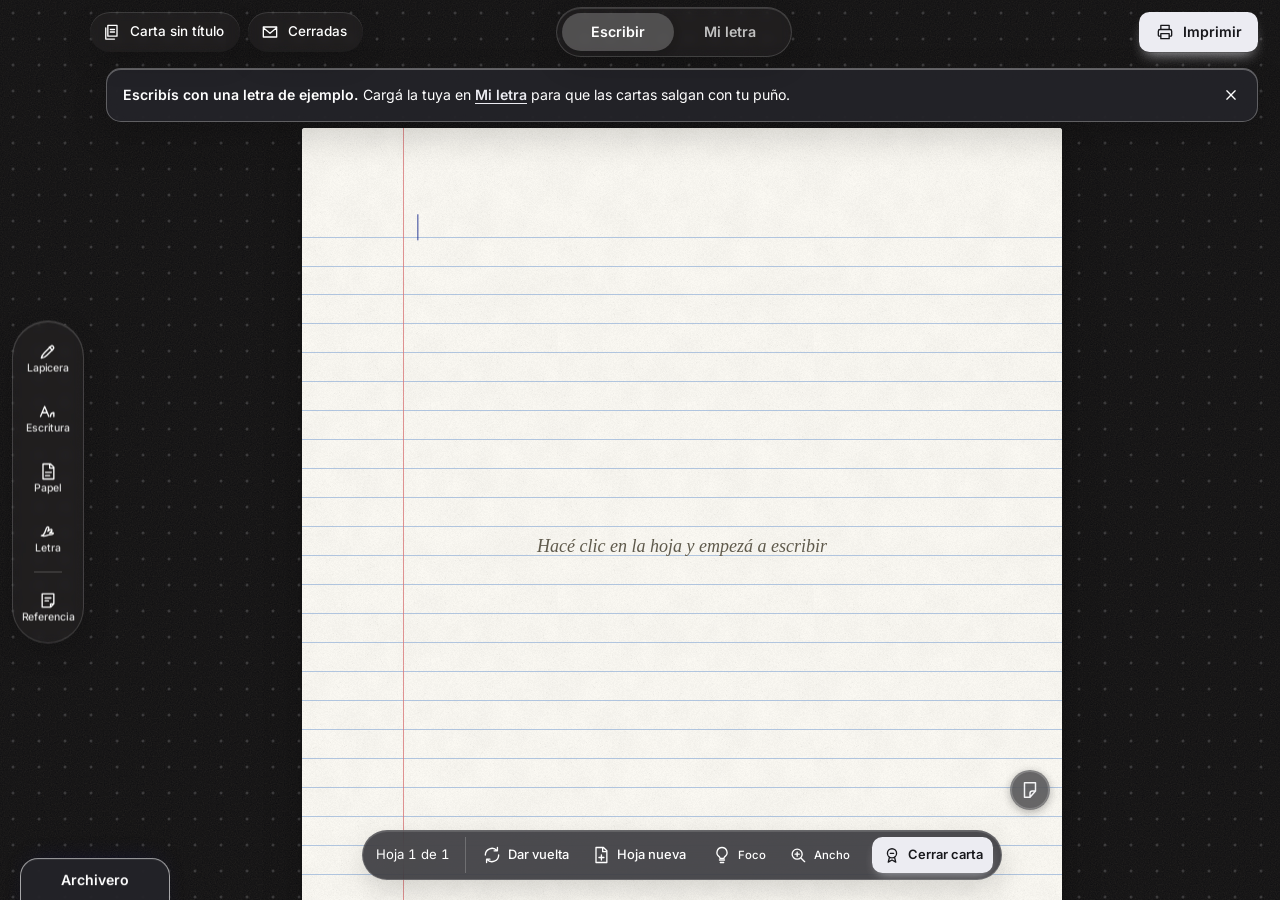
==== commit 08551eed: "Modo foco: fondo normal oscurecido, interfaz tenue y usable, transición suave desde la hoja normal (" ====
--- a/index.html
+++ b/index.html
@@ -58,10 +58,12 @@
 
 <!-- modo foco: todo se apaga y una luz acompaña lo que escribís -->
 <div id="focus-fx" aria-hidden="true"><div class="fx-dark"></div><div class="fx-warm"></div></div>
-<div id="focus3d" hidden aria-hidden="true"><canvas></canvas><div class="f3-glow"></div><div class="f3-vig"></div></div>
 <button id="focus-exit" class="btn sm" type="button" hidden>Salir del foco · Esc</button>
 
 <div id="app">
+
+  <!-- modo foco 3D: entre el fondo y la interfaz; el fondo normal se oscurece y la hoja se muestra en 3D -->
+  <div id="focus3d" hidden aria-hidden="true"><div class="f3-dim"></div><canvas></canvas><div class="f3-glow"></div><div class="f3-vig"></div></div>
 
   <header class="top">
     <div class="top-l">
--- a/css/cartas.css
+++ b/css/cartas.css
@@ -98,8 +98,11 @@
 #focus-fx.on { opacity: 1; }
 #focus-fx .fx-dark { position: absolute; inset: 0; background: radial-gradient(ellipse var(--rx) var(--ry) at var(--lx) var(--ly), transparent 0%, rgb(5 5 8 / .06) 22%, rgb(5 5 8 / .62) 58%, rgb(5 5 8 / .95) 100%); }
 #focus-fx .fx-warm { position: absolute; inset: 0; mix-blend-mode: soft-light; background: radial-gradient(ellipse calc(var(--rx) * .8) calc(var(--ry) * .8) at var(--lx) var(--ly), rgb(255 205 130 / .55), transparent 72%); }
-body.focus .top, body.focus .dock, body.focus .stage-bar, body.focus .notice, body.focus .cajon, body.focus .curl-hot, body.focus #pop, body.focus #note, body.focus #refwin, body.focus .empty-sealed, body.focus .empty-hint { opacity: 0 !important; visibility: hidden; pointer-events: none !important; transition: opacity 400ms ease, visibility 0s linear 400ms; }
-body.focus #bgfx { opacity: 0; transition: opacity 500ms ease; }
+/* en el modo foco la interfaz no desaparece: queda muy tenue y vuelve al pasar el mouse o con el teclado (las referencias, la vista y las hojas siguen a mano) */
+body.focus .top, body.focus .dock, body.focus .stage-bar, body.focus .cajon { opacity: .2; transition: opacity 900ms ease; }
+body.focus .top:hover, body.focus .top:focus-within, body.focus .dock:hover, body.focus .dock:focus-within, body.focus .stage-bar:hover, body.focus .stage-bar:focus-within, body.focus .cajon:hover, body.focus .cajon:focus-within { opacity: 1; transition-duration: 220ms; }
+body.focus .notice, body.focus .curl-hot, body.focus .empty-sealed, body.focus .empty-hint { opacity: 0 !important; visibility: hidden; pointer-events: none !important; transition: opacity 400ms ease, visibility 0s linear 400ms; }
+body.f3-hide #sheet { visibility: hidden; }
 #focus-exit { position: fixed; top: 16px; left: 50%; transform: translateX(-50%); z-index: 60; opacity: 0; pointer-events: none; transition: opacity 300ms ease; }
 #focus-exit.show { opacity: 1; pointer-events: auto; }
 #focus-exit[hidden] { display: none; }
@@ -116,10 +119,11 @@
 @media (min-width: 900px) and (max-width: 1180px) { #sealed-btn .t { display: none; } #sealed-btn { padding: 0 12px; } }
 
 /* modo foco en 3D: la hoja de papel real bajo una luz en V, a pantalla completa */
-#focus3d { position: fixed; inset: 0; z-index: 10; background: #08080b; opacity: 0; transition: opacity 520ms ease; touch-action: none; overflow: hidden; }
+#focus3d { position: fixed; inset: 0; z-index: 4; opacity: 0; transition: opacity 260ms ease; touch-action: none; overflow: hidden; pointer-events: none; }
 #focus3d.on { opacity: 1; }
 #focus3d[hidden] { display: none; }
-#focus3d canvas { position: absolute; inset: 0; width: 100%; height: 100%; display: block; }
+#focus3d canvas { position: absolute; inset: 0; width: 100%; height: 100%; display: block; pointer-events: auto; }
+.f3-dim { position: absolute; inset: 0; background: rgb(4 4 8 / .76); opacity: 0; pointer-events: none; }
 .f3-glow { position: absolute; left: 0; top: 0; width: 70vmax; aspect-ratio: 1; margin: -35vmax 0 0 -35vmax; pointer-events: none; mix-blend-mode: screen; will-change: transform;
   background: radial-gradient(closest-side, rgb(var(--gc, 255 190 120) / .5), rgb(var(--gc, 255 165 95) / .2) 40%, rgb(var(--gc, 255 150 80) / 0)); }
 .f3-vig { position: absolute; inset: 0; pointer-events: none; background: radial-gradient(ellipse at 50% 58%, rgb(0 0 0 / 0) calc(60% - var(--vs, .8) * 18%), rgb(0 0 0 / .85) 100%); }
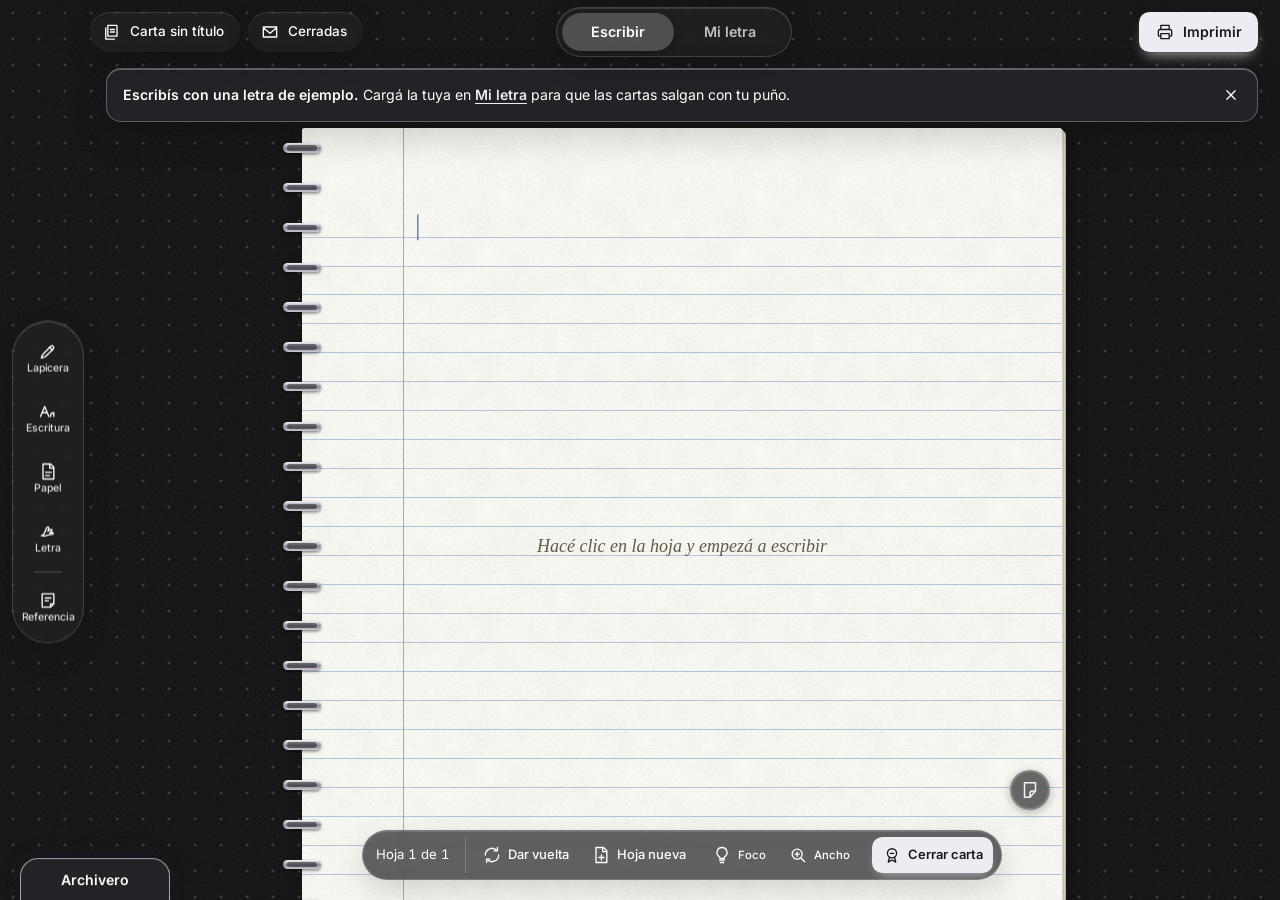
==== commit ff1cbc29: "Cuadernos con espiral y hojas A5: mesa de cuadernos que se abren en la primera hoja libre, doble car" ====
--- a/index.html
+++ b/index.html
@@ -67,7 +67,7 @@
 
   <header class="top">
     <div class="top-l">
-      <button class="letter-chip g" id="letter-chip" type="button" title="Mis cartas: las que están en curso y las versiones de esta" aria-label="Carta que estás escribiendo. Abrir Mis cartas"><span class="ico" data-icon="letters"></span><span class="t">Carta sin título</span></button>
+      <button class="letter-chip g" id="letter-chip" type="button" title="Cuadernos: cerrá este y elegí otro" aria-label="Cuadernos. Cerrar este cuaderno y ver la mesa" aria-expanded="false"><span class="ico" data-icon="letters"></span><span class="t">Carta sin título</span></button>
       <button class="letter-chip g" id="sealed-btn" type="button" aria-haspopup="true" aria-expanded="false" aria-controls="sealed-pop" title="Cartas cerradas"><span class="ico" data-icon="mail"></span><span class="t">Cerradas</span><span class="chip-n" id="bz-count" hidden></span></button>
       <div class="sealed-pop gp" id="sealed-pop" role="region" aria-label="Cartas cerradas" hidden>
         <ul class="sealed-list compact" id="sealed-pop-list"></ul>
@@ -86,6 +86,20 @@
       </button>
     </div>
   </header>
+
+
+  <!-- la mesa de cuadernos: cada carta en curso es un cuaderno con espiral -->
+  <div id="mesa" class="mesa" hidden role="region" aria-label="Cuadernos">
+    <p class="mesa-hint" id="mesa-hint"><b>Elegí un cuaderno</b> para abrirlo en su próxima hoja libre <button class="inline-link" id="mesa-versions" type="button">Borradores y versiones</button></p>
+    <div class="mesa-stage"></div>
+    <div class="nb-pop gp" id="nb-pop" role="dialog" aria-labelledby="nb-pop-t" hidden>
+      <h3 id="nb-pop-t">Nuevo cuaderno</h3>
+      <label class="fld">Nombre (opcional)<input type="text" id="nb-name" maxlength="28" placeholder="Por ejemplo: Cartas a Sofía"></label>
+      <div class="nb-opts" role="group" aria-label="Tamaño de la hoja"><button class="chip" type="button" data-fmt="A5" aria-pressed="true">A5 · 148 × 210 mm</button><button class="chip" type="button" data-fmt="A4" aria-pressed="false">A4 · 210 × 297 mm</button></div>
+      <div class="nb-opts" id="nb-colors" role="group" aria-label="Color de la tapa"></div>
+      <div class="row end"><button class="btn" type="button" id="nb-cancel">Cancelar</button><button class="btn primary" type="button" id="nb-ok">Crear y abrir</button></div>
+    </div>
+  </div>
 
   <main>
     <!-- ===================== ESCRIBIR ===================== -->
--- a/css/app.css
+++ b/css/app.css
@@ -417,3 +417,12 @@
   .btn:active:not(:disabled), .icon-btn:active:not(:disabled), .chip:active, .dock-btn:active, .sw:active, .cov:active { transform: none; }
   .scroller { scroll-behavior: auto; }
 }
+
+/* Cuando el dock queda sobre la hoja (celular o ventana angosta) con letras claras, el vidrio casi transparente no alcanza sobre papel claro.
+   Se le suma un velo oscuro y translúcido: sigue siendo transparente (se ven los puntos), pero las letras se leen. */
+@media (max-width: 1180px) {
+  body.dk .dock { background: rgb(14 14 20 / .64); }
+}
+
+/* La barra de la hoja, igual que el dock: vidrio translúcido con un velo oscuro (se ven los puntos, y las letras se leen sobre la hoja clara). */
+body.dk .stage-bar { background: rgb(14 14 20 / .64); backdrop-filter: blur(var(--g-blur)) saturate(var(--g-sat)); -webkit-backdrop-filter: blur(var(--g-blur)) saturate(var(--g-sat)); }
--- a/css/cartas.css
+++ b/css/cartas.css
@@ -131,3 +131,68 @@
   background-image: url("data:image/svg+xml;utf8,<svg xmlns='http://www.w3.org/2000/svg' width='160' height='160'><filter id='n'><feTurbulence type='fractalNoise' baseFrequency='.9' numOctaves='2' stitchTiles='stitch'/></filter><rect width='100%' height='100%' filter='url(%23n)'/></svg>"); }
 @media (prefers-reduced-motion: reduce) { #focus3d { transition: none; } }
 @media print { #focus3d { display: none !important; } }
+
+/* ---------- la hoja es de un cuaderno con espiral ---------- */
+.sheet-wrap { --mm: 3.6px; }
+.sheet-wrap .bind { position: absolute; top: 0; bottom: 0; left: 0; width: 0; pointer-events: none; z-index: 3; }
+.sheet-wrap[data-side="back"] .bind { left: auto; right: 0; }
+.bind i { position: absolute; left: calc(var(--mm) * -5.2); width: calc(var(--mm) * 10.4); height: calc(var(--mm) * 2.6); margin-top: calc(var(--mm) * -1.3); border-radius: 99px;
+  background: linear-gradient(180deg, #f4f4f8, #8b8b96 55%, #c8c8d2); box-shadow: 0 1.5px 3px rgb(0 0 0 / .45); }
+.bind i::after { content: ""; position: absolute; left: calc(var(--mm) * 1.1); right: calc(var(--mm) * 1.1); top: 22%; bottom: 22%; border-radius: 99px; background: rgb(0 0 0 / .45); }
+/* los agujeros del espiral, en el borde de la hoja */
+.sheet-wrap::before { content: ""; position: absolute; top: 0; bottom: 0; left: 0; width: calc(var(--mm) * 5); z-index: 2; pointer-events: none;
+  background: radial-gradient(circle at 50% 50%, rgb(20 20 28 / .55) 0 calc(var(--mm) * .75), transparent calc(var(--mm) * .95)) 50% 0 / 100% calc(var(--mm) * 11) repeat-y; opacity: .0; }
+/* el canto de las hojas que quedan debajo, del lado opuesto al espiral */
+#sheet { box-shadow: 1px 1px 0 #d8d2c2, 2px 2px 0 #c4bead, 3px 3px 0 #d6d0c0, 4px 4px 0 #b3ad9c, 6px 8px 18px rgb(0 0 0 / .35); }
+.sheet-wrap[data-side="back"] #sheet { box-shadow: -1px 1px 0 #d8d2c2, -2px 2px 0 #c4bead, -3px 3px 0 #d6d0c0, -4px 4px 0 #b3ad9c, -6px 8px 18px rgb(0 0 0 / .35); }
+@media print { .bind { display: none !important; } }
+
+/* ---------- la mesa de cuadernos ---------- */
+.mesa { position: fixed; z-index: 18; left: 0; right: 0; top: var(--top-h); bottom: 0; }
+.mesa[hidden] { display: none; }
+.mesa-stage { position: absolute; inset: 0; perspective: 2600px; perspective-origin: 50% 35%; }
+.mesa-hint { position: absolute; left: 0; right: 0; top: 8px; z-index: 5; text-align: center; font-size: .92em; color: color-mix(in srgb, var(--ink) 66%, transparent); transition: opacity 400ms ease; padding: 0 16px; }
+.mesa-hint b { color: var(--ink); font-weight: 600; }
+.mesa-hint .inline-link { margin-left: 10px; }
+body.mesa-on #scroller, body.mesa-on .dock, body.mesa-on .stage-bar, body.mesa-on .cajon, body.mesa-on .notice, body.mesa-on .curl-hot, body.mesa-on #pop, body.mesa-on #note, body.mesa-on #refwin, body.mesa-on .empty-sealed, body.mesa-on .sealed-pop { opacity: 0 !important; pointer-events: none !important; transition: opacity 380ms ease; }
+.nb { position: absolute; left: 0; top: 0; width: var(--w); height: var(--h); transform-origin: 0 0; transform-style: preserve-3d; z-index: 2; }
+.nb.sel { z-index: 8; }
+.nb-in { position: absolute; inset: 0; transform-style: preserve-3d; transition: transform 320ms cubic-bezier(.23, 1, .32, 1); }
+.nb.shelf:hover .nb-in, .nb.shelf:focus-within .nb-in { transform: translateY(-9px) rotateY(-9deg); }
+.nb-btn { position: absolute; inset: 0; z-index: 30; background: none; border: 0; cursor: pointer; padding: 0; transform: translateZ(60px); border-radius: 6px; }
+.nb-btn:focus-visible { outline: 3px solid var(--accent); outline-offset: 6px; }
+.nb-shadow { position: absolute; left: -4%; right: -4%; bottom: -3%; height: 7%; background: radial-gradient(closest-side, rgb(0 0 0 / .65), transparent); filter: blur(5px); transform: translateZ(-30px); pointer-events: none; }
+.nb-leaf { position: absolute; inset: 0; transform-origin: 0 50%; transform-style: preserve-3d; will-change: transform; }
+.nb-face { position: absolute; inset: 0; backface-visibility: hidden; -webkit-backface-visibility: hidden; border-radius: 2px calc(var(--w) * .022) calc(var(--w) * .022) 2px; overflow: hidden; }
+.nb-face.back { transform: rotateY(180deg); border-radius: calc(var(--w) * .022) 2px 2px calc(var(--w) * .022); }
+.nb-face.pp { background-color: #f1ecdf; background-size: 100% 100%; background-repeat: no-repeat; }
+.nb-face .shade { position: absolute; inset: 0; background: linear-gradient(90deg, rgb(0 0 0 / .55), rgb(0 0 0 / .05) 60%, rgb(0 0 0 / .35)); opacity: 0; pointer-events: none; }
+.cv-front { background: linear-gradient(135deg, var(--c1), var(--c2)); box-shadow: inset 0 0 0 1px rgb(255 255 255 / .1), inset -6px 0 14px rgb(0 0 0 / .25); }
+.cv-front::before { content: ""; position: absolute; inset: 0; background-image: radial-gradient(rgb(255 255 255 / .06) 1px, transparent 1.2px); background-size: 4px 4px; }
+.cv-front .band { position: absolute; top: 0; bottom: 0; left: calc(var(--w) * .1); width: 2px; background: rgb(0 0 0 / .22); }
+.cv-front .label { position: absolute; left: 16%; right: 9%; top: 15%; padding: calc(var(--w) * .05) calc(var(--w) * .045); background: #f4efe2; color: #26232a; border-radius: 3px; box-shadow: 0 2px 5px rgb(0 0 0 / .3); }
+.cv-front .label b { display: block; font: 500 calc(var(--w) * .1)/1.05 CaveatDemo, cursive; color: #1d2a7a; word-break: break-word; }
+.cv-front .label small { display: block; margin-top: 5px; font: 600 calc(var(--w) * .038)/1.2 var(--font); letter-spacing: .06em; text-transform: uppercase; color: #6d6a72; }
+.cv-front .fmt { position: absolute; right: 8%; bottom: 6%; font: 600 calc(var(--w) * .05)/1 var(--font); color: rgb(255 255 255 / .75); letter-spacing: .08em; }
+.cv-back { background: linear-gradient(135deg, var(--c2), var(--c1)); filter: brightness(.7); }
+.nb-block { position: absolute; inset: 0; border-radius: 2px calc(var(--w) * .022) calc(var(--w) * .022) 2px; background: #ded8c8; }
+.nb-back { position: absolute; inset: -2px -4px -5px -2px; border-radius: 3px calc(var(--w) * .03) calc(var(--w) * .03) 3px; background: linear-gradient(135deg, var(--c2), var(--c1)); filter: brightness(.82); }
+.nb-spiral { position: absolute; left: 0; top: 0; bottom: 0; width: 0; transform: translateZ(14px); pointer-events: none; }
+.nb-spiral i { position: absolute; left: calc(var(--mm) * -5.2); width: calc(var(--mm) * 10.4); height: calc(var(--mm) * 2.6); margin-top: calc(var(--mm) * -1.3); border-radius: 99px; background: linear-gradient(180deg, #f4f4f8, #8b8b96 55%, #c8c8d2); box-shadow: 0 1.5px 3px rgb(0 0 0 / .45); }
+.nb-spiral i::after { content: ""; position: absolute; left: calc(var(--mm) * 1.1); right: calc(var(--mm) * 1.1); top: 22%; bottom: 22%; border-radius: 99px; background: rgb(0 0 0 / .45); }
+.nb-lbl { position: absolute; z-index: 3; text-align: center; font-size: .8em; color: color-mix(in srgb, var(--ink) 62%, transparent); line-height: 1.3; pointer-events: none; }
+.nb-lbl b { display: block; color: var(--ink); font-weight: 600; font-size: 1.1em; white-space: nowrap; overflow: hidden; text-overflow: ellipsis; }
+.nb-new { position: absolute; z-index: 3; border-radius: 8px; border: 2px dashed color-mix(in srgb, var(--ink) 35%, transparent); background: color-mix(in srgb, var(--ink) 4%, transparent); display: grid; place-items: center; align-content: center; gap: 8px; color: color-mix(in srgb, var(--ink) 70%, transparent); cursor: pointer; font-size: .9em; font-weight: 500; padding: 0; }
+.nb-new:hover { background: color-mix(in srgb, var(--ink) 9%, transparent); color: var(--ink); }
+.nb-new:focus-visible { outline: 3px solid var(--accent); outline-offset: 3px; }
+.nb-new svg { width: 30px; height: 30px; }
+.nb-pop { position: absolute; z-index: 30; left: 50%; top: 50%; transform: translate(-50%, -50%); width: min(350px, calc(100% - 28px)); padding: 16px; display: grid; gap: 12px; border-radius: var(--r); }
+.nb-pop[hidden] { display: none; }
+.nb-pop h3 { margin: 0; font-size: 1.05em; }
+.nb-pop .fld { display: grid; gap: 5px; font-size: .86em; }
+.nb-pop input[type="text"] { height: 40px; border-radius: 10px; border: 1px solid var(--ring); background: var(--fill); padding: 0 12px; }
+.nb-opts { display: flex; gap: 8px; flex-wrap: wrap; }
+.nb-sw { width: 32px; height: 32px; border-radius: 50%; border: 2px solid transparent; cursor: pointer; padding: 0; background: linear-gradient(135deg, var(--c1), var(--c2)); }
+.nb-sw[aria-pressed="true"] { border-color: currentColor; box-shadow: 0 0 0 2px var(--g-tint-panel, #000) inset; }
+@media print { .mesa { display: none !important; } }
+@media (prefers-reduced-motion: reduce) { .nb-in { transition: none; } }
